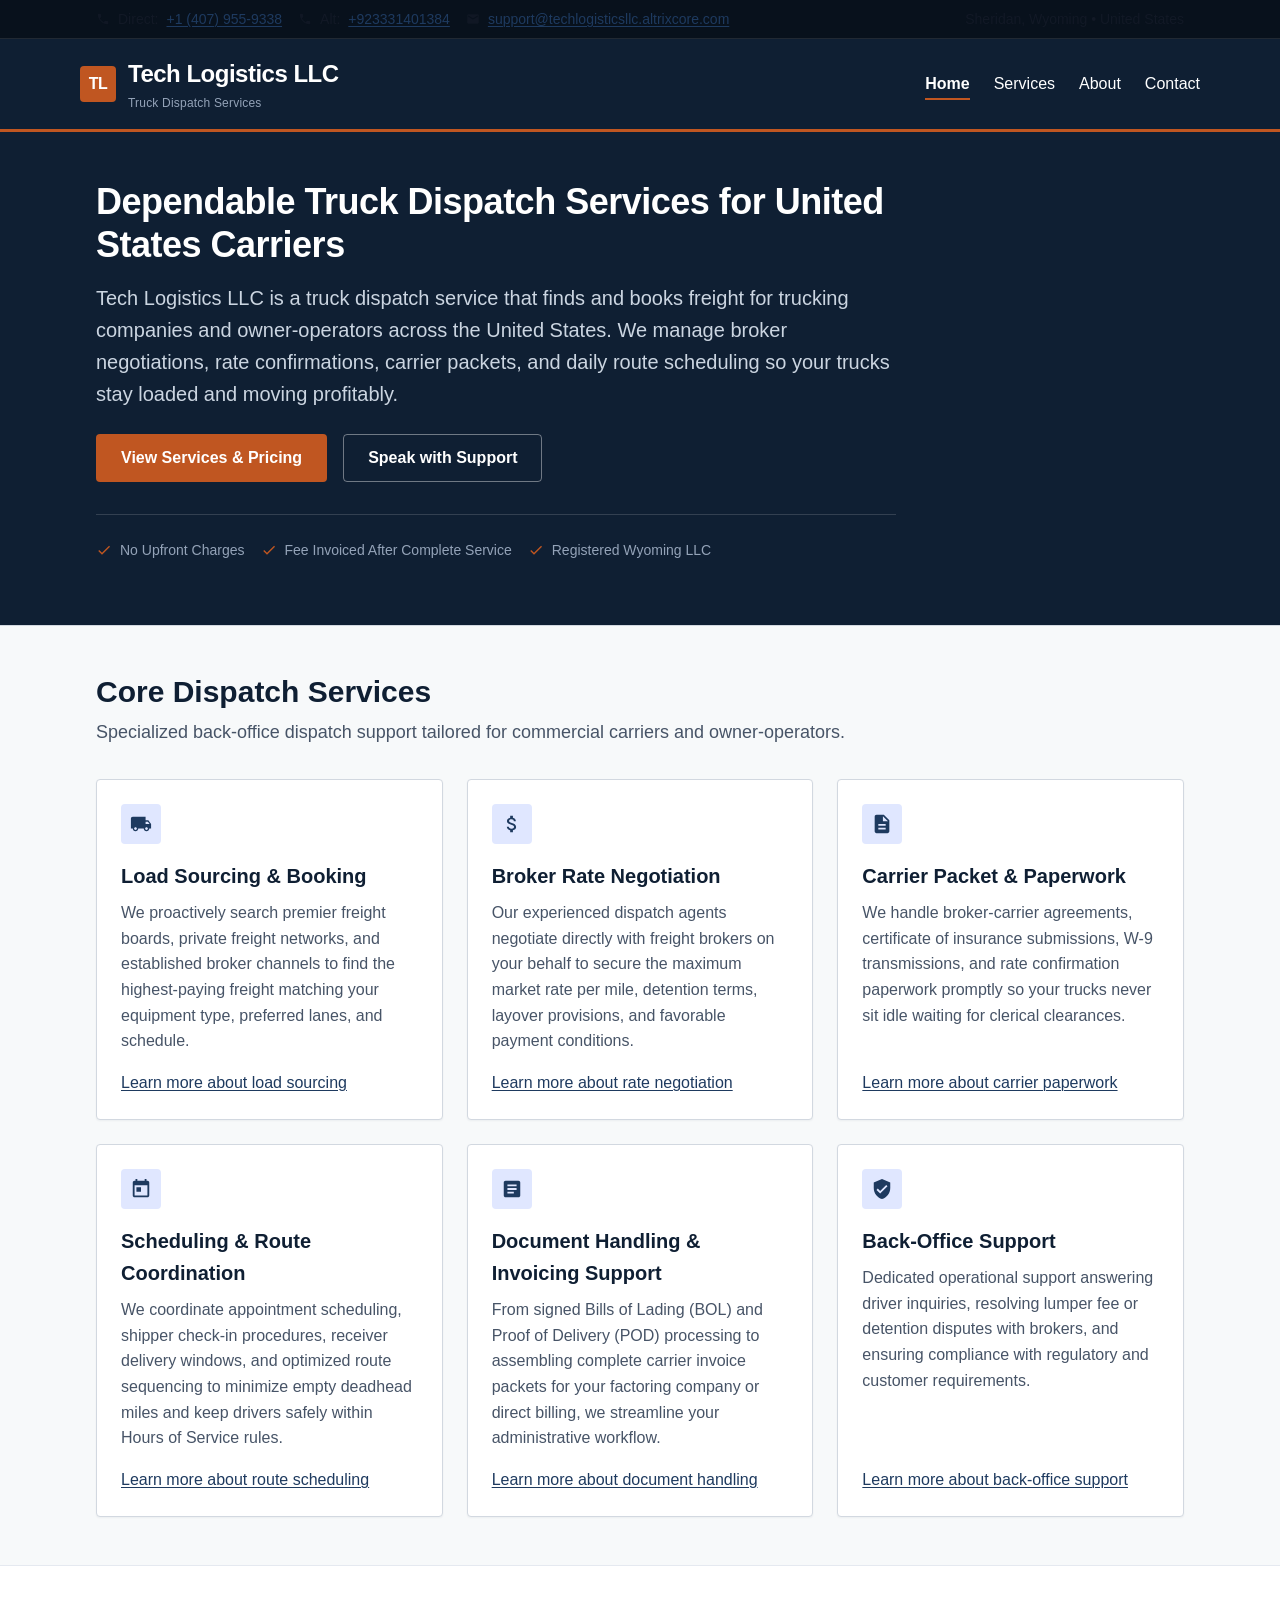
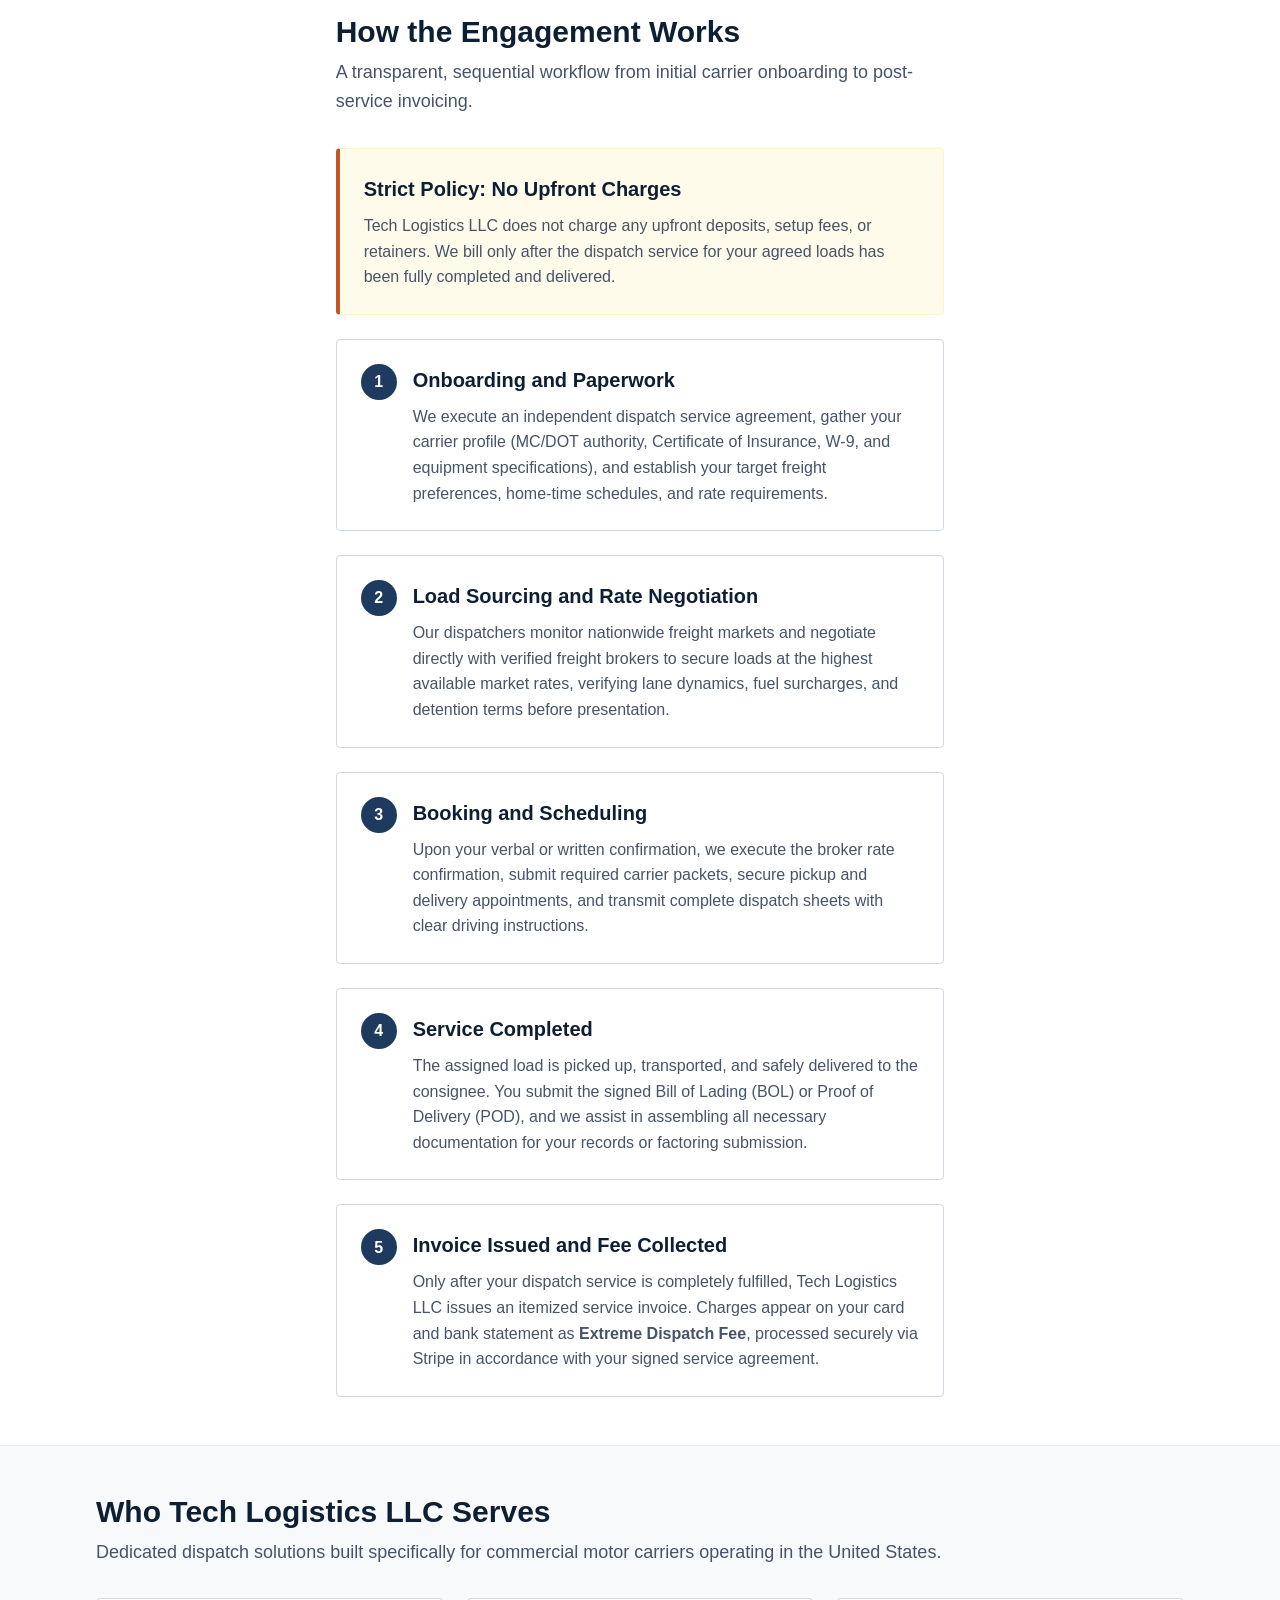
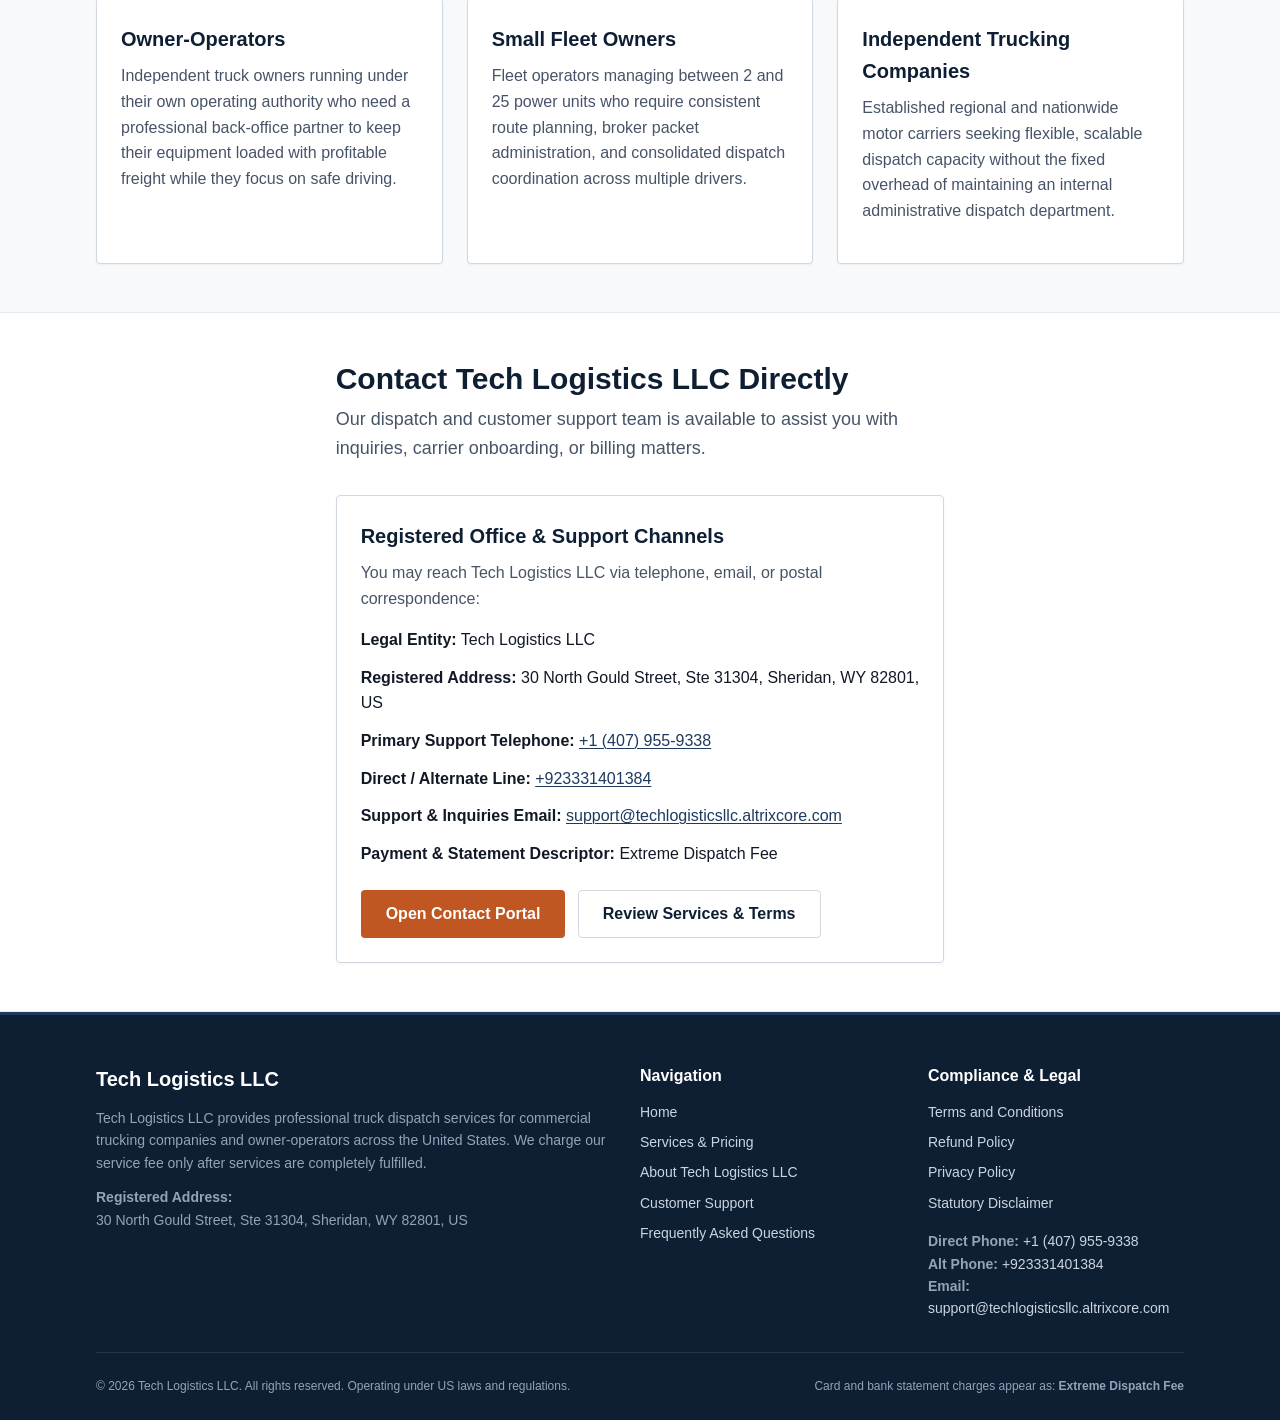
==== index.html @ 4f608b92 "feat: initial production build for Tech Logistics LLC static website" ====
<!DOCTYPE html>
<html lang="en">
<head>
  <meta charset="UTF-8">
  <meta name="viewport" content="width=device-width, initial-scale=1.0">
  <title>Tech Logistics LLC | Truck Dispatch Services for US Carriers</title>
  <meta name="description" content="Tech Logistics LLC provides professional truck dispatch services for trucking companies and owner-operators across the United States with no upfront charges.">
  <link rel="icon" type="image/svg+xml" href="favicon.svg">
  <link rel="stylesheet" href="styles.css">
  
  <!-- JSON-LD LocalBusiness Structured Data for Compliance & Search Verification -->
  <script type="application/ld+json">
  {
    "@context": "https://schema.org",
    "@type": "LocalBusiness",
    "name": "Tech Logistics LLC",
    "image": "https://techlogisticsllc.altrixcore.com/favicon.svg",
    "telephone": "+1 (407) 955-9338",
    "email": "support@techlogisticsllc.altrixcore.com",
    "address": {
      "@type": "PostalAddress",
      "streetAddress": "30 North Gould Street, Ste 31304",
      "addressLocality": "Sheridan",
      "addressRegion": "WY",
      "postalCode": "82801",
      "addressCountry": "US"
    },
    "description": "Tech Logistics LLC provides comprehensive truck dispatch services for trucking companies and owner-operators across the United States. Fees are invoiced only after complete service delivery under the descriptor Extreme Dispatch Fee.",
    "url": "https://techlogisticsllc.altrixcore.com/",
    "paymentAccepted": "Stripe, Credit Card, Debit Card, ACH",
    "currenciesAccepted": "USD",
    "openingHours": "Mo-Fr 08:00-17:00",
    "areaServed": {
      "@type": "Country",
      "name": "United States"
    }
  }
  </script>
</head>
<body>

  <!-- Top Contact Bar -->
  <aside class="header-top-bar" aria-label="Quick contact information">
    <div class="container header-top-inner">
      <div class="header-contact-items">
        <span class="header-contact-item">
          <svg viewBox="0 0 24 24" aria-hidden="true"><path d="M6.62 10.79c1.44 2.83 3.76 5.14 6.59 6.59l2.2-2.2c.27-.27.67-.36 1.02-.24 1.12.37 2.33.57 3.57.57.55 0 1 .45 1 1V20c0 .55-.45 1-1 1-9.39 0-17-7.61-17-17 0-.55.45-1 1-1h3.5c.55 0 1 .45 1 1 0 1.25.2 2.45.57 3.57.11.35.03.74-.25 1.02l-2.2 2.2z"/></svg>
          Direct: <a href="tel:+14079559338">+1 (407) 955-9338</a>
        </span>
        <span class="header-contact-item">
          <svg viewBox="0 0 24 24" aria-hidden="true"><path d="M6.62 10.79c1.44 2.83 3.76 5.14 6.59 6.59l2.2-2.2c.27-.27.67-.36 1.02-.24 1.12.37 2.33.57 3.57.57.55 0 1 .45 1 1V20c0 .55-.45 1-1 1-9.39 0-17-7.61-17-17 0-.55.45-1 1-1h3.5c.55 0 1 .45 1 1 0 1.25.2 2.45.57 3.57.11.35.03.74-.25 1.02l-2.2 2.2z"/></svg>
          Alt: <a href="tel:+923331401384">+923331401384</a>
        </span>
        <span class="header-contact-item">
          <svg viewBox="0 0 24 24" aria-hidden="true"><path d="M20 4H4c-1.1 0-1.99.9-1.99 2L2 18c0 1.1.9 2 2 2h16c1.1 0 2-.9 2-2V6c0-1.1-.9-2-2-2zm0 4l-8 5-8-5V6l8 5 8-5v2z"/></svg>
          <a href="mailto:support@techlogisticsllc.altrixcore.com">support@techlogisticsllc.altrixcore.com</a>
        </span>
      </div>
      <div>
        <span>Sheridan, Wyoming &bull; United States</span>
      </div>
    </div>
  </aside>

  <!-- Main Site Header -->
  <header class="site-header">
    <div class="container header-main-inner">
      <a href="index.html" class="logo-area" aria-label="Tech Logistics LLC Home">
        <div class="logo-mark" aria-hidden="true">TL</div>
        <div>
          <span class="logo-text">Tech Logistics LLC</span>
          <span class="logo-subtitle">Truck Dispatch Services</span>
        </div>
      </a>

      <button type="button" class="nav-toggle" aria-expanded="false" aria-controls="primaryNav" aria-label="Toggle navigation menu">
        <svg viewBox="0 0 24 24" aria-hidden="true"><path d="M3 18h18v-2H3v2zm0-5h18v-2H3v2zm0-7v2h18V6H3z"/></svg>
        <span>Menu</span>
      </button>

      <nav class="primary-nav" id="primaryNav" aria-label="Main Navigation">
        <ul>
          <li><a href="index.html" aria-current="page">Home</a></li>
          <li><a href="services.html">Services</a></li>
          <li><a href="about.html">About</a></li>
          <li><a href="contact.html">Contact</a></li>
        </ul>
      </nav>
    </div>
  </header>

  <main id="mainContent">
    <!-- Hero Section -->
    <section class="hero" aria-labelledby="heroHeading">
      <div class="container">
        <div class="hero-content">
          <h1 id="heroHeading" class="hero-headline">Dependable Truck Dispatch Services for United States Carriers</h1>
          <p class="hero-lead">
            Tech Logistics LLC is a truck dispatch service that finds and books freight for trucking companies and owner-operators across the United States. We manage broker negotiations, rate confirmations, carrier packets, and daily route scheduling so your trucks stay loaded and moving profitably.
          </p>
          <div class="hero-actions">
            <a href="services.html" class="btn btn-primary">View Services &amp; Pricing</a>
            <a href="contact.html" class="btn btn-secondary" style="color: #ffffff; border-color: rgba(255,255,255,0.4);">Speak with Support</a>
          </div>
          <div class="hero-badges">
            <div class="badge-item">
              <svg viewBox="0 0 24 24" aria-hidden="true"><path d="M9 16.17L4.83 12l-1.42 1.41L9 19 21 7l-1.41-1.41z"/></svg>
              <span>No Upfront Charges</span>
            </div>
            <div class="badge-item">
              <svg viewBox="0 0 24 24" aria-hidden="true"><path d="M9 16.17L4.83 12l-1.42 1.41L9 19 21 7l-1.41-1.41z"/></svg>
              <span>Fee Invoiced After Complete Service</span>
            </div>
            <div class="badge-item">
              <svg viewBox="0 0 24 24" aria-hidden="true"><path d="M9 16.17L4.83 12l-1.42 1.41L9 19 21 7l-1.41-1.41z"/></svg>
              <span>Registered Wyoming LLC</span>
            </div>
          </div>
        </div>
      </div>
    </section>

    <!-- Core Services Overview -->
    <section class="section" aria-labelledby="servicesHeading">
      <div class="container">
        <div class="section-header">
          <h2 id="servicesHeading" class="section-title">Core Dispatch Services</h2>
          <p class="section-subtitle">Specialized back-office dispatch support tailored for commercial carriers and owner-operators.</p>
        </div>

        <div class="services-grid">
          <article class="service-card">
            <div class="service-card-icon" aria-hidden="true">
              <svg viewBox="0 0 24 24"><path d="M20 8h-3V4H3c-1.1 0-2 .9-2 2v11h2c0 1.66 1.34 3 3 3s3-1.34 3-3h6c0 1.66 1.34 3 3 3s3-1.34 3-3h2v-5l-3-4zM6 18.5c-.83 0-1.5-.67-1.5-1.5s.67-1.5 1.5-1.5 1.5.67 1.5 1.5-.67 1.5-1.5 1.5zm13.5-9l1.96 2.5H17V9.5h2.5zm-1.5 9c-.83 0-1.5-.67-1.5-1.5s.67-1.5 1.5-1.5 1.5.67 1.5 1.5-.67 1.5-1.5 1.5z"/></svg>
            </div>
            <h3 class="service-card-title">Load Sourcing &amp; Booking</h3>
            <p class="service-card-desc">
              We proactively search premier freight boards, private freight networks, and established broker channels to find the highest-paying freight matching your equipment type, preferred lanes, and schedule.
            </p>
            <a href="services.html#load-sourcing">Learn more about load sourcing</a>
          </article>

          <article class="service-card">
            <div class="service-card-icon" aria-hidden="true">
              <svg viewBox="0 0 24 24"><path d="M11.8 10.9c-2.27-.59-3-1.2-3-2.15 0-1.09 1.01-1.85 2.7-1.85 1.78 0 2.44.85 2.5 2.1h2.21c-.07-1.72-1.12-3.3-3.21-3.81V3h-3v2.16c-1.94.42-3.5 1.68-3.5 3.61 0 2.31 1.91 3.46 4.7 4.13 2.5.6 3 1.48 3 2.41 0 .69-.49 1.79-2.7 1.79-2.06 0-2.87-.92-2.98-2.1h-2.2c.12 2.19 1.76 3.42 3.68 3.83V21h3v-2.15c1.95-.37 3.5-1.5 3.5-3.55 0-2.84-2.43-3.81-4.7-4.4z"/></svg>
            </div>
            <h3 class="service-card-title">Broker Rate Negotiation</h3>
            <p class="service-card-desc">
              Our experienced dispatch agents negotiate directly with freight brokers on your behalf to secure the maximum market rate per mile, detention terms, layover provisions, and favorable payment conditions.
            </p>
            <a href="services.html#broker-negotiation">Learn more about rate negotiation</a>
          </article>

          <article class="service-card">
            <div class="service-card-icon" aria-hidden="true">
              <svg viewBox="0 0 24 24"><path d="M14 2H6c-1.1 0-1.99.9-1.99 2L4 20c0 1.1.89 2 1.99 2H18c1.1 0 2-.9 2-2V8l-6-6zm2 16H8v-2h8v2zm0-4H8v-2h8v2zm-3-5V3.5L18.5 9H13z"/></svg>
            </div>
            <h3 class="service-card-title">Carrier Packet &amp; Paperwork</h3>
            <p class="service-card-desc">
              We handle broker-carrier agreements, certificate of insurance submissions, W-9 transmissions, and rate confirmation paperwork promptly so your trucks never sit idle waiting for clerical clearances.
            </p>
            <a href="services.html#carrier-packets">Learn more about carrier paperwork</a>
          </article>

          <article class="service-card">
            <div class="service-card-icon" aria-hidden="true">
              <svg viewBox="0 0 24 24"><path d="M19 3h-1V1h-2v2H8V1H6v2H5c-1.11 0-1.99.9-1.99 2L3 19c0 1.1.89 2 2 2h14c1.1 0 2-.9 2-2V5c0-1.1-.9-2-2-2zm0 16H5V8h14v11zM7 10h5v5H7z"/></svg>
            </div>
            <h3 class="service-card-title">Scheduling &amp; Route Coordination</h3>
            <p class="service-card-desc">
              We coordinate appointment scheduling, shipper check-in procedures, receiver delivery windows, and optimized route sequencing to minimize empty deadhead miles and keep drivers safely within Hours of Service rules.
            </p>
            <a href="services.html#scheduling">Learn more about route scheduling</a>
          </article>

          <article class="service-card">
            <div class="service-card-icon" aria-hidden="true">
              <svg viewBox="0 0 24 24"><path d="M19 3H5c-1.1 0-2 .9-2 2v14c0 1.1.9 2 2 2h14c1.1 0 2-.9 2-2V5c0-1.1-.9-2-2-2zm-5 14H7v-2h7v2zm3-4H7v-2h10v2zm0-4H7V7h10v2z"/></svg>
            </div>
            <h3 class="service-card-title">Document Handling &amp; Invoicing Support</h3>
            <p class="service-card-desc">
              From signed Bills of Lading (BOL) and Proof of Delivery (POD) processing to assembling complete carrier invoice packets for your factoring company or direct billing, we streamline your administrative workflow.
            </p>
            <a href="services.html#invoicing">Learn more about document handling</a>
          </article>

          <article class="service-card">
            <div class="service-card-icon" aria-hidden="true">
              <svg viewBox="0 0 24 24"><path d="M12 1L3 5v6c0 5.55 3.84 10.74 9 12 5.16-1.26 9-6.45 9-12V5l-9-4zm-2 16l-4-4 1.41-1.41L10 14.17l6.59-6.59L18 9l-8 8z"/></svg>
            </div>
            <h3 class="service-card-title">Back-Office Support</h3>
            <p class="service-card-desc">
              Dedicated operational support answering driver inquiries, resolving lumper fee or detention disputes with brokers, and ensuring compliance with regulatory and customer requirements.
            </p>
            <a href="services.html#back-office">Learn more about back-office support</a>
          </article>
        </div>
      </div>
    </section>

    <!-- How the Engagement Works (Strict Sequence) -->
    <section class="section section-alt" aria-labelledby="workflowHeading">
      <div class="container content-measure">
        <div class="section-header">
          <h2 id="workflowHeading" class="section-title">How the Engagement Works</h2>
          <p class="section-subtitle">A transparent, sequential workflow from initial carrier onboarding to post-service invoicing.</p>
        </div>

        <div class="notice-box notice-box-accent">
          <h3>Strict Policy: No Upfront Charges</h3>
          <p>
            Tech Logistics LLC does not charge any upfront deposits, setup fees, or retainers. We bill only after the dispatch service for your agreed loads has been fully completed and delivered.
          </p>
        </div>

        <ol class="sequence-list">
          <li class="sequence-item">
            <div class="sequence-number" aria-hidden="true">1</div>
            <div class="sequence-content">
              <h3>Onboarding and Paperwork</h3>
              <p>
                We execute an independent dispatch service agreement, gather your carrier profile (MC/DOT authority, Certificate of Insurance, W-9, and equipment specifications), and establish your target freight preferences, home-time schedules, and rate requirements.
              </p>
            </div>
          </li>

          <li class="sequence-item">
            <div class="sequence-number" aria-hidden="true">2</div>
            <div class="sequence-content">
              <h3>Load Sourcing and Rate Negotiation</h3>
              <p>
                Our dispatchers monitor nationwide freight markets and negotiate directly with verified freight brokers to secure loads at the highest available market rates, verifying lane dynamics, fuel surcharges, and detention terms before presentation.
              </p>
            </div>
          </li>

          <li class="sequence-item">
            <div class="sequence-number" aria-hidden="true">3</div>
            <div class="sequence-content">
              <h3>Booking and Scheduling</h3>
              <p>
                Upon your verbal or written confirmation, we execute the broker rate confirmation, submit required carrier packets, secure pickup and delivery appointments, and transmit complete dispatch sheets with clear driving instructions.
              </p>
            </div>
          </li>

          <li class="sequence-item">
            <div class="sequence-number" aria-hidden="true">4</div>
            <div class="sequence-content">
              <h3>Service Completed</h3>
              <p>
                The assigned load is picked up, transported, and safely delivered to the consignee. You submit the signed Bill of Lading (BOL) or Proof of Delivery (POD), and we assist in assembling all necessary documentation for your records or factoring submission.
              </p>
            </div>
          </li>

          <li class="sequence-item">
            <div class="sequence-number" aria-hidden="true">5</div>
            <div class="sequence-content">
              <h3>Invoice Issued and Fee Collected</h3>
              <p>
                Only after your dispatch service is completely fulfilled, Tech Logistics LLC issues an itemized service invoice. Charges appear on your card and bank statement as <strong>Extreme Dispatch Fee</strong>, processed securely via Stripe in accordance with your signed service agreement.
              </p>
            </div>
          </li>
        </ol>
      </div>
    </section>

    <!-- Who We Serve -->
    <section class="section" aria-labelledby="audienceHeading">
      <div class="container">
        <div class="section-header">
          <h2 id="audienceHeading" class="section-title">Who Tech Logistics LLC Serves</h2>
          <p class="section-subtitle">Dedicated dispatch solutions built specifically for commercial motor carriers operating in the United States.</p>
        </div>

        <div class="services-grid">
          <article class="service-card">
            <h3 class="service-card-title">Owner-Operators</h3>
            <p class="service-card-desc">
              Independent truck owners running under their own operating authority who need a professional back-office partner to keep their equipment loaded with profitable freight while they focus on safe driving.
            </p>
          </article>

          <article class="service-card">
            <h3 class="service-card-title">Small Fleet Owners</h3>
            <p class="service-card-desc">
              Fleet operators managing between 2 and 25 power units who require consistent route planning, broker packet administration, and consolidated dispatch coordination across multiple drivers.
            </p>
          </article>

          <article class="service-card">
            <h3 class="service-card-title">Independent Trucking Companies</h3>
            <p class="service-card-desc">
              Established regional and nationwide motor carriers seeking flexible, scalable dispatch capacity without the fixed overhead of maintaining an internal administrative dispatch department.
            </p>
          </article>
        </div>
      </div>
    </section>

    <!-- Visible Contact Section on Homepage -->
    <section class="section section-alt" aria-labelledby="homeContactHeading">
      <div class="container content-measure">
        <div class="section-header">
          <h2 id="homeContactHeading" class="section-title">Contact Tech Logistics LLC Directly</h2>
          <p class="section-subtitle">Our dispatch and customer support team is available to assist you with inquiries, carrier onboarding, or billing matters.</p>
        </div>

        <div class="service-card">
          <h3 class="service-card-title">Registered Office &amp; Support Channels</h3>
          <p class="service-card-desc">
            You may reach Tech Logistics LLC via telephone, email, or postal correspondence:
          </p>
          <ul style="list-style: none; display: flex; flex-direction: column; gap: var(--space-3); margin-bottom: var(--space-6);">
            <li><strong>Legal Entity:</strong> Tech Logistics LLC</li>
            <li><strong>Registered Address:</strong> 30 North Gould Street, Ste 31304, Sheridan, WY 82801, US</li>
            <li><strong>Primary Support Telephone:</strong> <a href="tel:+14079559338">+1 (407) 955-9338</a></li>
            <li><strong>Direct / Alternate Line:</strong> <a href="tel:+923331401384">+923331401384</a></li>
            <li><strong>Support &amp; Inquiries Email:</strong> <a href="mailto:support@techlogisticsllc.altrixcore.com">support@techlogisticsllc.altrixcore.com</a></li>
            <li><strong>Payment &amp; Statement Descriptor:</strong> Extreme Dispatch Fee</li>
          </ul>
          <div>
            <a href="contact.html" class="btn btn-primary">Open Contact Portal</a>
            <a href="services.html" class="btn btn-secondary" style="margin-left: var(--space-2);">Review Services &amp; Terms</a>
          </div>
        </div>
      </div>
    </section>
  </main>

  <!-- Site Footer -->
  <footer class="site-footer">
    <div class="container">
      <div class="footer-grid">
        <div class="footer-company-col">
          <h3>Tech Logistics LLC</h3>
          <p>
            Tech Logistics LLC provides professional truck dispatch services for commercial trucking companies and owner-operators across the United States. We charge our service fee only after services are completely fulfilled.
          </p>
          <address class="footer-address-block"><strong>Registered Address:</strong><br>30 North Gould Street, Ste 31304, Sheridan, WY 82801, US</address>
        </div>

        <div class="footer-col">
          <h4>Navigation</h4>
          <ul>
            <li><a href="index.html">Home</a></li>
            <li><a href="services.html">Services &amp; Pricing</a></li>
            <li><a href="about.html">About Tech Logistics LLC</a></li>
            <li><a href="contact.html">Customer Support</a></li>
            <li><a href="faq.html">Frequently Asked Questions</a></li>
          </ul>
        </div>

        <div class="footer-col">
          <h4>Compliance &amp; Legal</h4>
          <ul>
            <li><a href="terms.html">Terms and Conditions</a></li>
            <li><a href="refund-policy.html">Refund Policy</a></li>
            <li><a href="privacy.html">Privacy Policy</a></li>
            <li><a href="disclaimer.html">Statutory Disclaimer</a></li>
          </ul>
          <div style="margin-top: var(--space-4);">
            <p><strong>Direct Phone:</strong> <a href="tel:+14079559338">+1 (407) 955-9338</a></p>
            <p><strong>Alt Phone:</strong> <a href="tel:+923331401384">+923331401384</a></p>
            <p><strong>Email:</strong> <a href="mailto:support@techlogisticsllc.altrixcore.com">support@techlogisticsllc.altrixcore.com</a></p>
          </div>
        </div>
      </div>

      <div class="footer-bottom">
        <p>&copy; <span class="current-year">2026</span> Tech Logistics LLC. All rights reserved. Operating under US laws and regulations.</p>
        <p>Card and bank statement charges appear as: <strong>Extreme Dispatch Fee</strong></p>
      </div>
    </div>
  </footer>

  <script src="script.js"></script>
</body>
</html>
---- styles.css ----
/* ==========================================================================
   Tech Logistics LLC — Design System & Master Stylesheet
   Designed for compliance review, high legibility, and zero external dependencies.
   ========================================================================== */

:root {
  /* 5 Core Palette Colors (Steel & Industrial Freight Direction) */
  --color-brand-primary: #1e3a5f;      /* Deep steel blue base */
  --color-brand-dark: #0f1f33;         /* Industrial graphite / high-contrast text & dark surfaces */
  --color-brand-accent: #c05621;       /* Warm signal amber for deliberate calls to action */
  --color-brand-accent-hover: #9c4215; /* Darker warm signal for interactive focus/hover */
  --color-surface-bg: #f7f9fa;         /* Neutral off-white reading surface */
  --color-surface-card: #ffffff;       /* Pure white container surface */
  --color-border: #d2d8e0;             /* Clean, quiet border line */
  --color-border-subtle: #e5e9f0;      /* Soft separator line */
  --color-text-primary: #121926;       /* Deep graphite text (WCAG AAA contrast on white/off-white) */
  --color-text-secondary: #475467;     /* Subdued reading text (WCAG AA compliant) */
  --color-text-inverse: #ffffff;       /* Crisp white for dark banners */
  --color-success: #15803d;            /* Clear green for confirmations */
  --color-error: #b91c1c;              /* Solid red for validation errors */

  /* Typography: Robust native system font stack */
  --font-sans: -apple-system, BlinkMacSystemFont, "Segoe UI", Roboto, "Helvetica Neue", Arial, sans-serif;
  --font-mono: ui-monospace, SFMono-Regular, "SF Mono", Menlo, Consolas, "Liberation Mono", monospace;

  /* Type Scale */
  --font-size-xs: 0.75rem;    /* 12px */
  --font-size-sm: 0.875rem;   /* 14px */
  --font-size-base: 1rem;     /* 16px */
  --font-size-md: 1.125rem;   /* 18px */
  --font-size-lg: 1.25rem;    /* 20px */
  --font-size-xl: 1.5rem;     /* 24px */
  --font-size-2xl: 1.875rem;  /* 30px */
  --font-size-3xl: 2.25rem;   /* 36px */
  --font-size-4xl: 2.75rem;   /* 44px */

  /* Line Heights */
  --line-height-tight: 1.2;
  --line-height-snug: 1.35;
  --line-height-normal: 1.6;

  /* Spacing System */
  --space-1: 0.25rem;   /* 4px */
  --space-2: 0.5rem;    /* 8px */
  --space-3: 0.75rem;   /* 12px */
  --space-4: 1rem;      /* 16px */
  --space-5: 1.25rem;   /* 20px */
  --space-6: 1.5rem;    /* 24px */
  --space-8: 2rem;      /* 32px */
  --space-10: 2.5rem;   /* 40px */
  --space-12: 3rem;     /* 48px */
  --space-16: 4rem;     /* 64px */

  /* Layout Widths */
  --container-max: 1120px;
  --text-measure: 72ch; /* Maximum comfortable reading length */
  --border-radius: 4px; /* Crisp, disciplined corners */
  --shadow-sm: 0 1px 2px 0 rgba(15, 31, 51, 0.05);
  --shadow-md: 0 4px 6px -1px rgba(15, 31, 51, 0.08), 0 2px 4px -2px rgba(15, 31, 51, 0.04);
}

/* ==========================================================================
   Base & Reset
   ========================================================================== */
*, *::before, *::after {
  box-sizing: border-box;
  margin: 0;
  padding: 0;
}

html {
  font-size: 16px;
  -webkit-text-size-adjust: 100%;
  scroll-behavior: smooth;
}

body {
  font-family: var(--font-sans);
  font-size: var(--font-size-base);
  line-height: var(--line-height-normal);
  color: var(--color-text-primary);
  background-color: var(--color-surface-bg);
  min-height: 100vh;
  display: flex;
  flex-direction: column;
}

main {
  flex: 1 0 auto;
}

/* Visible Keyboard Focus States (WCAG 2.4.7) */
:focus-visible {
  outline: 3px solid var(--color-brand-accent);
  outline-offset: 2px;
}

img, svg {
  display: block;
  max-width: 100%;
}

a {
  color: var(--color-brand-primary);
  text-decoration: underline;
  text-decoration-thickness: 1px;
  text-underline-offset: 2px;
}

a:hover, a:focus-visible {
  color: var(--color-brand-accent-hover);
}

/* ==========================================================================
   Layout Containers
   ========================================================================== */
.container {
  width: 100%;
  max-width: var(--container-max);
  margin-left: auto;
  margin-right: auto;
  padding-left: var(--space-4);
  padding-right: var(--space-4);
}

.content-measure {
  max-width: var(--text-measure);
}

/* ==========================================================================
   Header & Navigation
   ========================================================================== */
.site-header {
  background-color: var(--color-brand-dark);
  color: var(--color-text-inverse);
  border-bottom: 3px solid var(--color-brand-accent);
  position: relative;
  z-index: 100;
}

.site-header a {
  color: var(--color-text-inverse);
  text-decoration: none;
}

.header-top-bar {
  background-color: #08111c;
  font-size: var(--font-size-sm);
  padding: var(--space-2) 0;
  border-bottom: 1px solid rgba(255, 255, 255, 0.1);
}

.header-top-inner {
  display: flex;
  justify-content: space-between;
  align-items: center;
  flex-wrap: wrap;
  gap: var(--space-2);
}

.header-contact-items {
  display: flex;
  flex-wrap: wrap;
  gap: var(--space-4);
  align-items: center;
}

.header-contact-item {
  display: inline-flex;
  align-items: center;
  gap: var(--space-2);
}

.header-contact-item svg {
  width: 14px;
  height: 14px;
  fill: currentColor;
  opacity: 0.85;
}

.header-main-inner {
  display: flex;
  justify-content: space-between;
  align-items: center;
  padding: var(--space-4) 0;
}

.logo-area {
  display: flex;
  align-items: center;
  gap: var(--space-3);
  text-decoration: none;
}

.logo-mark {
  width: 36px;
  height: 36px;
  background-color: var(--color-brand-accent);
  color: #ffffff;
  display: flex;
  align-items: center;
  justify-content: center;
  border-radius: var(--border-radius);
  font-weight: 700;
  font-size: var(--font-size-base);
  letter-spacing: -0.5px;
}

.logo-text {
  font-size: var(--font-size-xl);
  font-weight: 700;
  letter-spacing: -0.5px;
  color: #ffffff;
}

.logo-subtitle {
  display: block;
  font-size: var(--font-size-xs);
  color: #94a3b8;
  font-weight: 400;
  letter-spacing: 0.2px;
}

.nav-toggle {
  display: none;
  background: transparent;
  border: 1px solid rgba(255, 255, 255, 0.3);
  color: #ffffff;
  padding: var(--space-2) var(--space-3);
  border-radius: var(--border-radius);
  cursor: pointer;
  font-family: inherit;
  font-size: var(--font-size-sm);
  align-items: center;
  gap: var(--space-2);
}

.nav-toggle svg {
  width: 20px;
  height: 20px;
  fill: currentColor;
}

.primary-nav ul {
  display: flex;
  list-style: none;
  gap: var(--space-6);
  align-items: center;
}

.primary-nav a {
  font-weight: 500;
  font-size: var(--font-size-base);
  padding: var(--space-2) 0;
  position: relative;
}

.primary-nav a:hover,
.primary-nav a:focus-visible {
  color: #f1f5f9;
}

.primary-nav a[aria-current="page"] {
  font-weight: 700;
  color: #ffffff;
}

.primary-nav a[aria-current="page"]::after {
  content: "";
  position: absolute;
  bottom: 0;
  left: 0;
  right: 0;
  height: 2px;
  background-color: var(--color-brand-accent);
}

/* ==========================================================================
   Buttons
   ========================================================================== */
.btn {
  display: inline-flex;
  align-items: center;
  justify-content: center;
  gap: var(--space-2);
  padding: var(--space-3) var(--space-6);
  font-family: inherit;
  font-size: var(--font-size-base);
  font-weight: 600;
  text-decoration: none;
  border-radius: var(--border-radius);
  border: 1px solid transparent;
  cursor: pointer;
  line-height: var(--line-height-snug);
  transition: background-color 150ms ease, border-color 150ms ease;
}

.btn-primary {
  background-color: var(--color-brand-accent);
  color: #ffffff;
}

.btn-primary:hover, .btn-primary:focus-visible {
  background-color: var(--color-brand-accent-hover);
  color: #ffffff;
}

.btn-secondary {
  background-color: transparent;
  color: var(--color-brand-dark);
  border-color: var(--color-border);
}

.btn-secondary:hover, .btn-secondary:focus-visible {
  background-color: #e2e8f0;
  border-color: var(--color-text-secondary);
}

.btn-dark {
  background-color: var(--color-brand-dark);
  color: #ffffff;
}

.btn-dark:hover, .btn-dark:focus-visible {
  background-color: #172b45;
  color: #ffffff;
}

/* ==========================================================================
   Homepage Hero (One Deliberate Visual Focus)
   ========================================================================== */
.hero {
  background-color: var(--color-brand-dark);
  color: var(--color-text-inverse);
  padding: var(--space-12) 0 var(--space-16) 0;
  border-bottom: 1px solid var(--color-border);
}

.hero-content {
  max-width: 800px;
}

.hero-headline {
  font-size: var(--font-size-3xl);
  font-weight: 700;
  line-height: var(--line-height-tight);
  color: #ffffff;
  margin-bottom: var(--space-4);
  letter-spacing: -0.5px;
}

.hero-lead {
  font-size: var(--font-size-lg);
  line-height: var(--line-height-normal);
  color: #cbd5e1;
  margin-bottom: var(--space-6);
}

.hero-actions {
  display: flex;
  flex-wrap: wrap;
  gap: var(--space-4);
  margin-bottom: var(--space-8);
}

.hero-badges {
  display: flex;
  flex-wrap: wrap;
  gap: var(--space-4);
  padding-top: var(--space-6);
  border-top: 1px solid rgba(255, 255, 255, 0.15);
  font-size: var(--font-size-sm);
  color: #94a3b8;
}

.badge-item {
  display: inline-flex;
  align-items: center;
  gap: var(--space-2);
}

.badge-item svg {
  width: 16px;
  height: 16px;
  fill: var(--color-brand-accent);
}

/* ==========================================================================
   Sections & Common Layouts
   ========================================================================== */
.section {
  padding: var(--space-12) 0;
}

.section-alt {
  background-color: var(--color-surface-card);
  border-top: 1px solid var(--color-border-subtle);
  border-bottom: 1px solid var(--color-border-subtle);
}

.section-header {
  margin-bottom: var(--space-8);
}

.section-title {
  font-size: var(--font-size-2xl);
  font-weight: 700;
  color: var(--color-brand-dark);
  line-height: var(--line-height-tight);
  margin-bottom: var(--space-2);
}

.section-subtitle {
  font-size: var(--font-size-md);
  color: var(--color-text-secondary);
}

/* ==========================================================================
   Services Grid
   ========================================================================== */
.services-grid {
  display: grid;
  grid-template-columns: repeat(auto-fit, minmax(300px, 1fr));
  gap: var(--space-6);
}

.service-card {
  background-color: var(--color-surface-card);
  border: 1px solid var(--color-border);
  border-radius: var(--border-radius);
  padding: var(--space-6);
  box-shadow: var(--shadow-sm);
  display: flex;
  flex-direction: column;
}

.service-card-icon {
  width: 40px;
  height: 40px;
  background-color: #e0e7ff;
  color: var(--color-brand-primary);
  display: flex;
  align-items: center;
  justify-content: center;
  border-radius: var(--border-radius);
  margin-bottom: var(--space-4);
}

.service-card-icon svg {
  width: 22px;
  height: 22px;
  fill: currentColor;
}

.service-card-title {
  font-size: var(--font-size-lg);
  font-weight: 700;
  color: var(--color-brand-dark);
  margin-bottom: var(--space-2);
}

.service-card-desc {
  font-size: var(--font-size-base);
  color: var(--color-text-secondary);
  line-height: var(--line-height-normal);
  margin-bottom: var(--space-4);
  flex-grow: 1;
}

/* ==========================================================================
   Sequence Timeline (How It Works — Genuinely Sequential)
   ========================================================================== */
.sequence-list {
  list-style: none;
  display: flex;
  flex-direction: column;
  gap: var(--space-6);
  position: relative;
}

.sequence-item {
  display: flex;
  gap: var(--space-4);
  align-items: flex-start;
  background-color: var(--color-surface-card);
  border: 1px solid var(--color-border);
  border-radius: var(--border-radius);
  padding: var(--space-6);
}

.sequence-number {
  flex-shrink: 0;
  width: 36px;
  height: 36px;
  background-color: var(--color-brand-primary);
  color: #ffffff;
  font-weight: 700;
  display: flex;
  align-items: center;
  justify-content: center;
  border-radius: 50%;
  font-size: var(--font-size-base);
}

.sequence-content h3 {
  font-size: var(--font-size-lg);
  font-weight: 700;
  color: var(--color-brand-dark);
  margin-bottom: var(--space-2);
}

.sequence-content p {
  color: var(--color-text-secondary);
  line-height: var(--line-height-normal);
}

/* ==========================================================================
   Pricing Table
   ========================================================================== */
.pricing-table-container {
  overflow-x: auto;
  margin: var(--space-6) 0;
  background-color: var(--color-surface-card);
  border: 1px solid var(--color-border);
  border-radius: var(--border-radius);
}

.pricing-table {
  width: 100%;
  border-collapse: collapse;
  text-align: left;
  font-size: var(--font-size-base);
}

.pricing-table th,
.pricing-table td {
  padding: var(--space-4) var(--space-6);
  border-bottom: 1px solid var(--color-border-subtle);
}

.pricing-table th {
  background-color: #f1f5f9;
  font-weight: 700;
  color: var(--color-brand-dark);
}

.pricing-table tr:last-child td {
  border-bottom: none;
}

.pricing-table .rate-highlight {
  font-weight: 700;
  color: var(--color-brand-primary);
}

/* Callout Box (For Stripe Compliance Notices & Descriptors) */
.notice-box {
  background-color: #f8fafc;
  border: 1px solid #cbd5e1;
  border-left: 4px solid var(--color-brand-primary);
  padding: var(--space-6);
  border-radius: var(--border-radius);
  margin: var(--space-6) 0;
}

.notice-box-accent {
  background-color: #fffbeb;
  border-color: #fef3c7;
  border-left: 4px solid var(--color-brand-accent);
}

.notice-box h3, .notice-box h4 {
  color: var(--color-brand-dark);
  font-size: var(--font-size-lg);
  font-weight: 700;
  margin-bottom: var(--space-2);
}

.notice-box p {
  color: var(--color-text-secondary);
  line-height: var(--line-height-normal);
}

.notice-box p + p {
  margin-top: var(--space-3);
}

/* ==========================================================================
   Legal Documents & Long-form Layout
   ========================================================================== */
.legal-page-header {
  padding: var(--space-8) 0 var(--space-6) 0;
  border-bottom: 1px solid var(--color-border);
  background-color: var(--color-surface-card);
}

.legal-title {
  font-size: var(--font-size-3xl);
  font-weight: 700;
  color: var(--color-brand-dark);
  margin-bottom: var(--space-2);
}

.legal-meta {
  font-size: var(--font-size-sm);
  color: var(--color-text-secondary);
}

.legal-layout {
  display: grid;
  grid-template-columns: 260px 1fr;
  gap: var(--space-8);
  padding: var(--space-8) 0 var(--space-16) 0;
  align-items: start;
}

.toc-nav {
  position: sticky;
  top: var(--space-6);
  background-color: var(--color-surface-card);
  border: 1px solid var(--color-border);
  border-radius: var(--border-radius);
  padding: var(--space-4);
  max-height: calc(100vh - var(--space-12));
  overflow-y: auto;
}

.toc-title {
  font-size: var(--font-size-sm);
  font-weight: 700;
  text-transform: uppercase;
  letter-spacing: 0.5px;
  color: var(--color-text-secondary);
  margin-bottom: var(--space-3);
  padding-bottom: var(--space-2);
  border-bottom: 1px solid var(--color-border-subtle);
}

.toc-list {
  list-style: none;
  display: flex;
  flex-direction: column;
  gap: var(--space-2);
  font-size: var(--font-size-sm);
}

.toc-list a {
  color: var(--color-text-secondary);
  text-decoration: none;
  display: block;
  padding: var(--space-1) 0;
}

.toc-list a:hover,
.toc-list a:focus-visible {
  color: var(--color-brand-primary);
  font-weight: 600;
}

.legal-content {
  background-color: var(--color-surface-card);
  border: 1px solid var(--color-border);
  border-radius: var(--border-radius);
  padding: var(--space-8);
  line-height: var(--line-height-normal);
}

.legal-content section {
  margin-bottom: var(--space-8);
  padding-bottom: var(--space-6);
  border-bottom: 1px solid var(--color-border-subtle);
}

.legal-content section:last-child {
  margin-bottom: 0;
  padding-bottom: 0;
  border-bottom: none;
}

.legal-content h2 {
  font-size: var(--font-size-xl);
  font-weight: 700;
  color: var(--color-brand-dark);
  margin-bottom: var(--space-3);
  scroll-margin-top: var(--space-6);
}

.legal-content h3 {
  font-size: var(--font-size-lg);
  font-weight: 600;
  color: var(--color-brand-dark);
  margin: var(--space-4) 0 var(--space-2) 0;
}

.legal-content p {
  color: var(--color-text-primary);
  margin-bottom: var(--space-4);
}

.legal-content ul, .legal-content ol {
  margin: var(--space-3) 0 var(--space-4) var(--space-6);
}

.legal-content li {
  margin-bottom: var(--space-2);
  color: var(--color-text-primary);
}

/* ==========================================================================
   Forms & Inputs
   ========================================================================== */
.form-grid {
  display: grid;
  grid-template-columns: 1fr 1fr;
  gap: var(--space-4);
}

.form-group-full {
  grid-column: 1 / -1;
}

.form-group {
  display: flex;
  flex-direction: column;
  gap: var(--space-2);
  margin-bottom: var(--space-4);
}

.form-label {
  font-size: var(--font-size-sm);
  font-weight: 600;
  color: var(--color-brand-dark);
}

.form-label span.req {
  color: var(--color-error);
}

.form-control {
  font-family: inherit;
  font-size: var(--font-size-base);
  padding: var(--space-3);
  border: 1px solid var(--color-border);
  border-radius: var(--border-radius);
  background-color: #ffffff;
  color: var(--color-text-primary);
  transition: border-color 150ms ease, box-shadow 150ms ease;
}

.form-control:focus {
  outline: none;
  border-color: var(--color-brand-primary);
  box-shadow: 0 0 0 3px rgba(30, 58, 95, 0.15);
}

.form-control.is-invalid {
  border-color: var(--color-error);
}

.field-error {
  display: none;
  font-size: var(--font-size-xs);
  color: var(--color-error);
  font-weight: 500;
}

.form-control.is-invalid + .field-error {
  display: block;
}

textarea.form-control {
  min-height: 140px;
  resize: vertical;
}

.form-feedback-success {
  display: none;
  background-color: #f0fdf4;
  border: 1px solid #bbf7d0;
  border-left: 4px solid var(--color-success);
  padding: var(--space-6);
  border-radius: var(--border-radius);
  margin-bottom: var(--space-6);
}

.form-feedback-success.is-visible {
  display: block;
}

/* ==========================================================================
   Footer
   ========================================================================== */
.site-footer {
  background-color: var(--color-brand-dark);
  color: #94a3b8;
  border-top: 3px solid var(--color-brand-primary);
  font-size: var(--font-size-sm);
  padding: var(--space-12) 0 var(--space-6) 0;
}

.site-footer a {
  color: #cbd5e1;
  text-decoration: none;
}

.site-footer a:hover,
.site-footer a:focus-visible {
  color: #ffffff;
  text-decoration: underline;
}

.footer-grid {
  display: grid;
  grid-template-columns: 2fr 1fr 1fr;
  gap: var(--space-8);
  margin-bottom: var(--space-8);
}

.footer-company-col h3 {
  color: #ffffff;
  font-size: var(--font-size-lg);
  font-weight: 700;
  margin-bottom: var(--space-3);
}

.footer-company-col p {
  line-height: var(--line-height-normal);
  margin-bottom: var(--space-3);
}

.footer-col h4 {
  color: #ffffff;
  font-size: var(--font-size-base);
  font-weight: 600;
  margin-bottom: var(--space-3);
}

.footer-col ul {
  list-style: none;
  display: flex;
  flex-direction: column;
  gap: var(--space-2);
}

.footer-address-block {
  line-height: var(--line-height-normal);
  font-style: normal;
}

.footer-bottom {
  padding-top: var(--space-6);
  border-top: 1px solid rgba(255, 255, 255, 0.1);
  display: flex;
  justify-content: space-between;
  align-items: center;
  flex-wrap: wrap;
  gap: var(--space-4);
  font-size: var(--font-size-xs);
}

/* ==========================================================================
   Responsive Breakpoints
   ========================================================================== */
@media (max-width: 900px) {
  .legal-layout {
    grid-template-columns: 1fr;
  }
  .toc-nav {
    position: static;
    max-height: none;
  }
  .footer-grid {
    grid-template-columns: 1fr 1fr;
  }
}

@media (max-width: 768px) {
  .nav-toggle {
    display: inline-flex;
  }
  .primary-nav {
    display: none;
    position: absolute;
    top: 100%;
    left: 0;
    right: 0;
    background-color: var(--color-brand-dark);
    border-bottom: 1px solid rgba(255, 255, 255, 0.15);
    padding: var(--space-4);
  }
  .primary-nav.is-open {
    display: block;
  }
  .primary-nav ul {
    flex-direction: column;
    gap: var(--space-3);
    align-items: flex-start;
  }
  .primary-nav a {
    display: block;
    width: 100%;
    padding: var(--space-2) 0;
  }
  .hero-headline {
    font-size: var(--font-size-2xl);
  }
  .hero-lead {
    font-size: var(--font-size-base);
  }
  .form-grid {
    grid-template-columns: 1fr;
  }
  .footer-grid {
    grid-template-columns: 1fr;
  }
  .header-top-inner {
    flex-direction: column;
    align-items: flex-start;
  }
}

@media (max-width: 360px) {
  .logo-text {
    font-size: var(--font-size-lg);
  }
  .btn {
    width: 100%;
  }
}

/* Accessible reduced motion */
@media (prefers-reduced-motion: reduce) {
  *, *::before, *::after {
    animation-duration: 0.01ms !important;
    animation-iteration-count: 1 !important;
    transition-duration: 0.01ms !important;
    scroll-behavior: auto !important;
  }
}
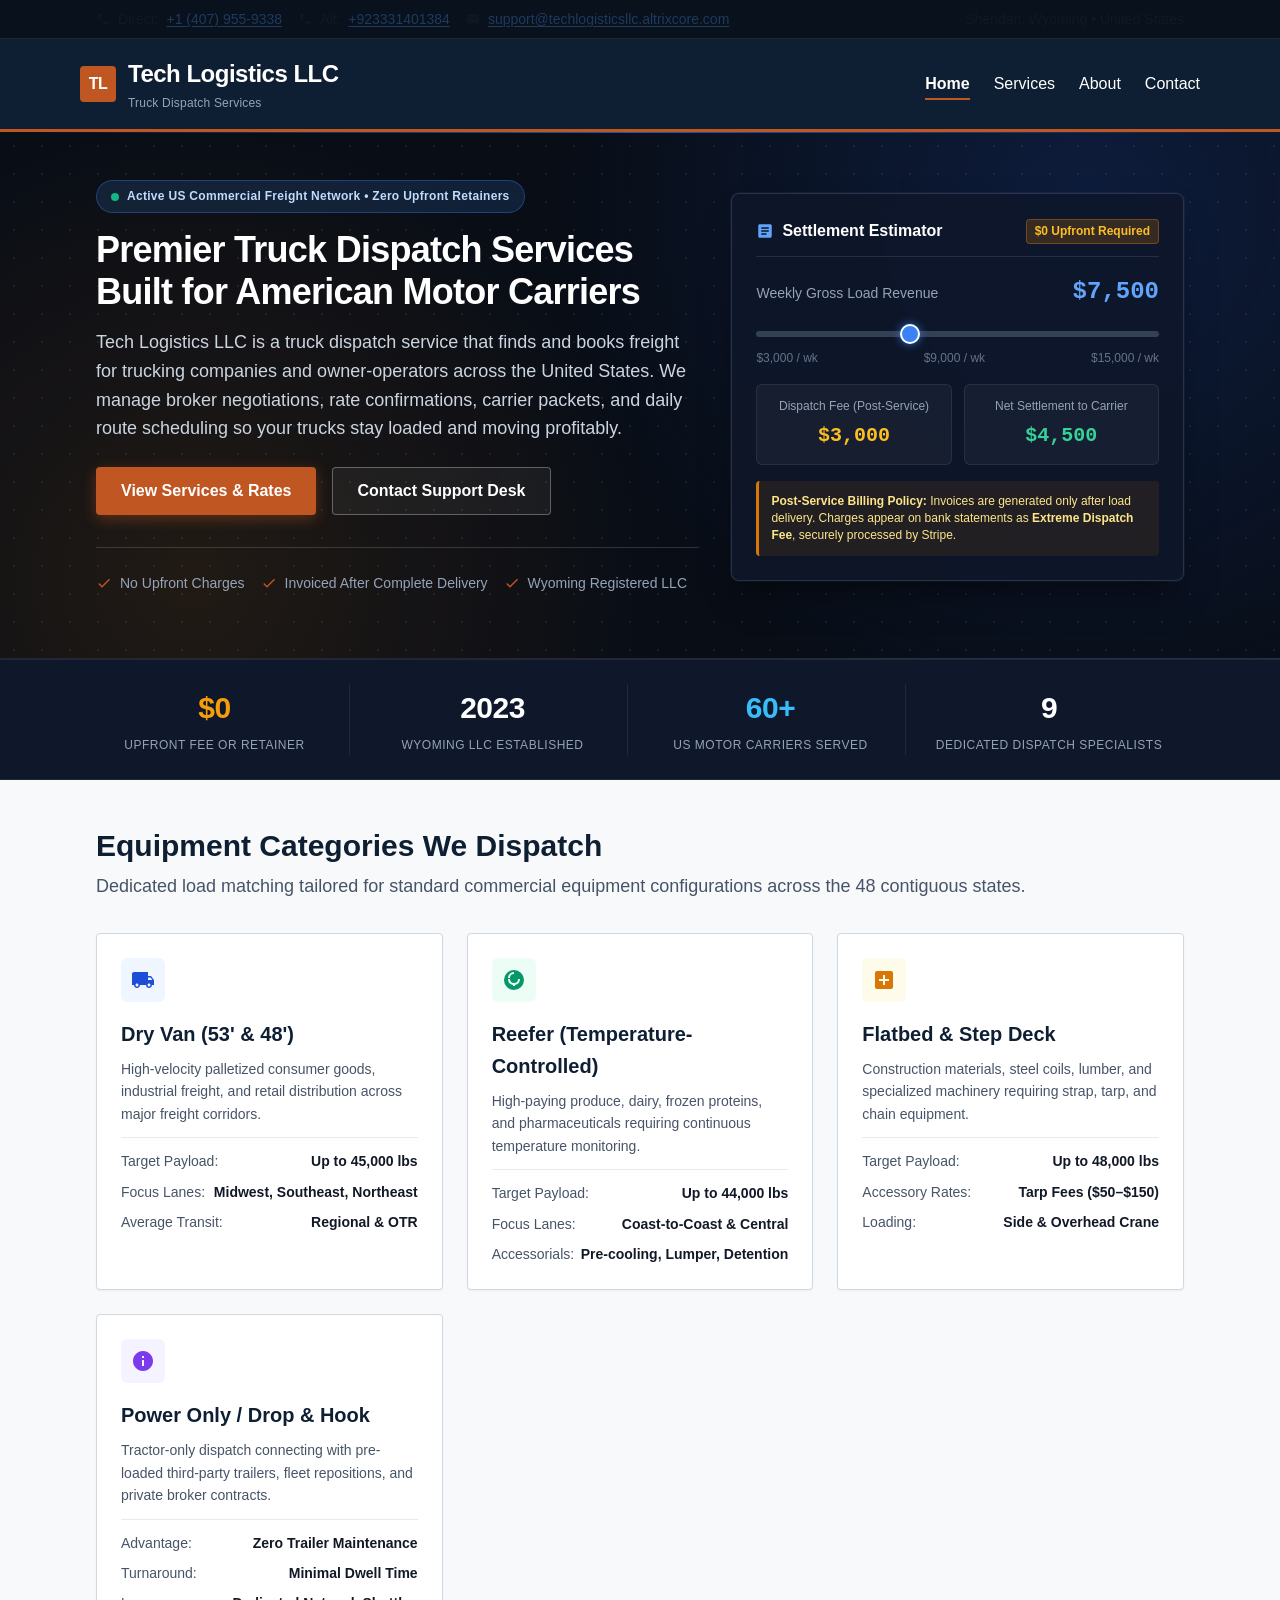
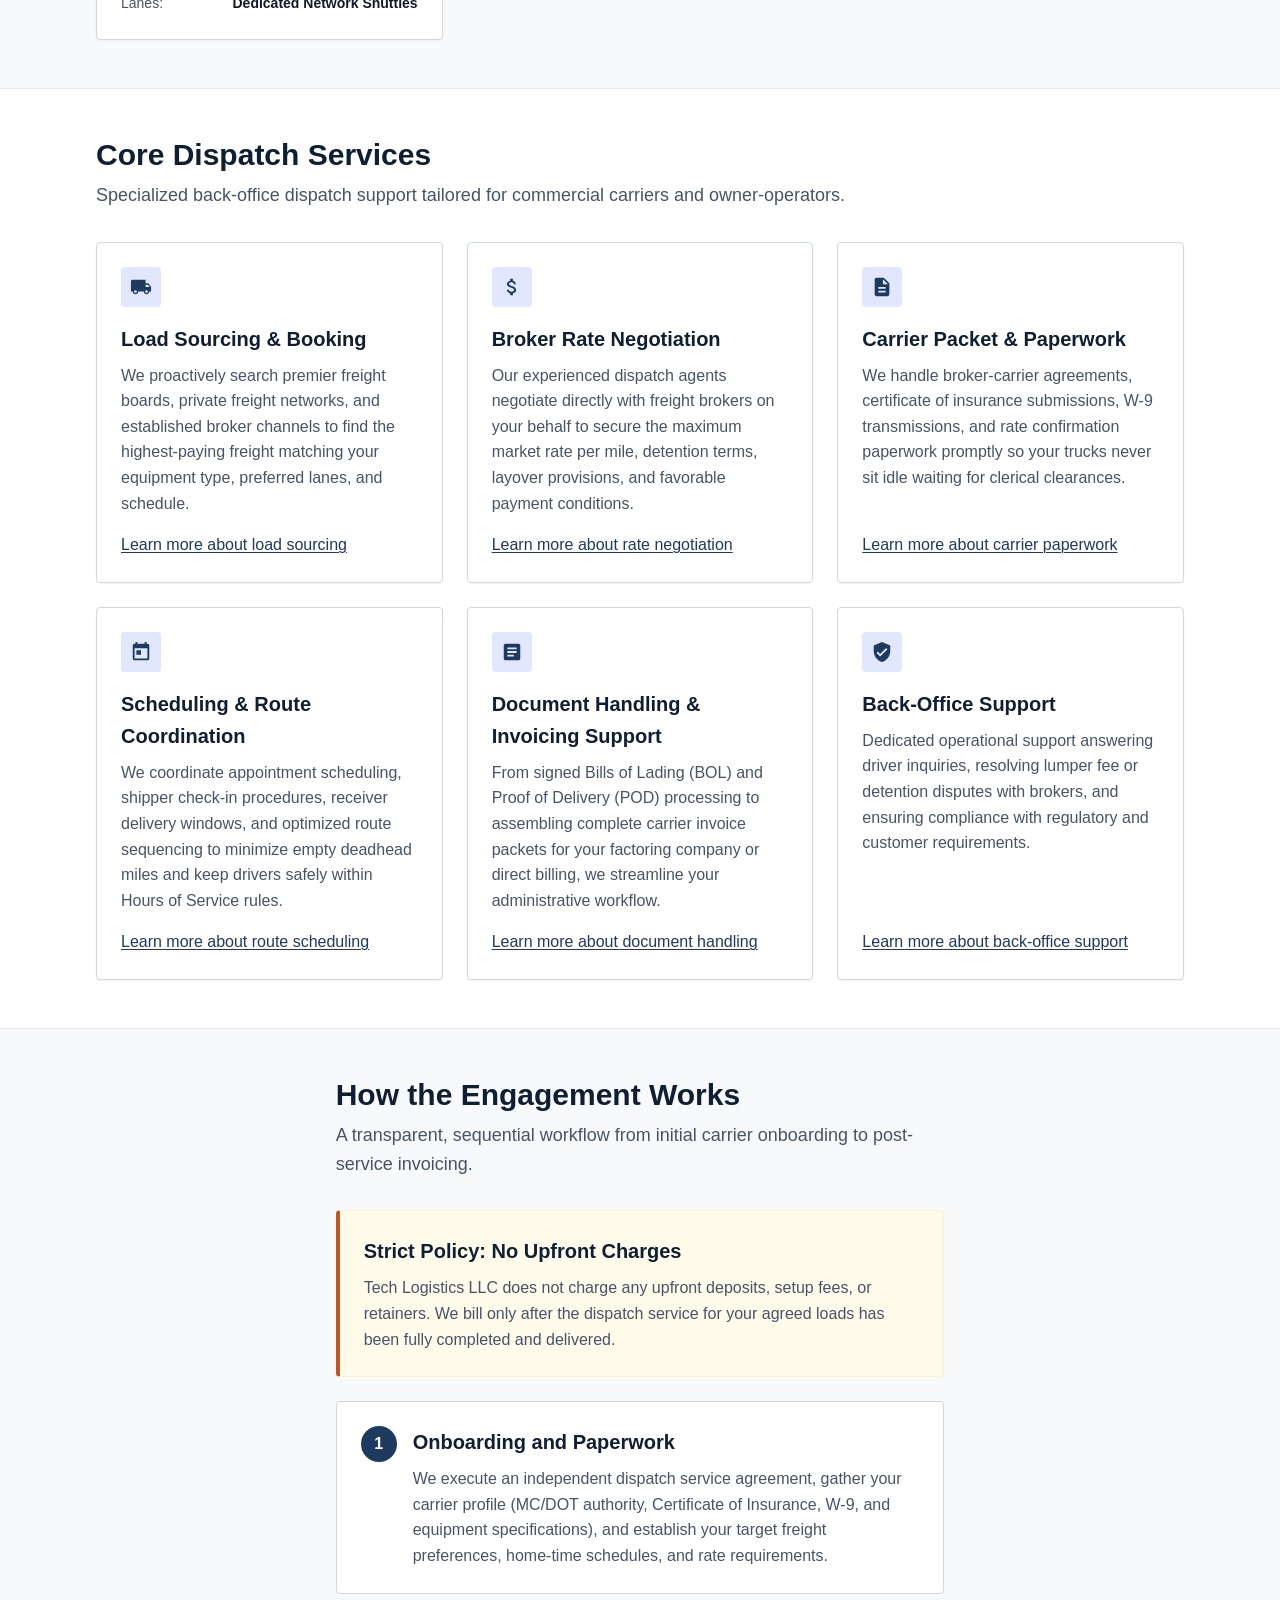
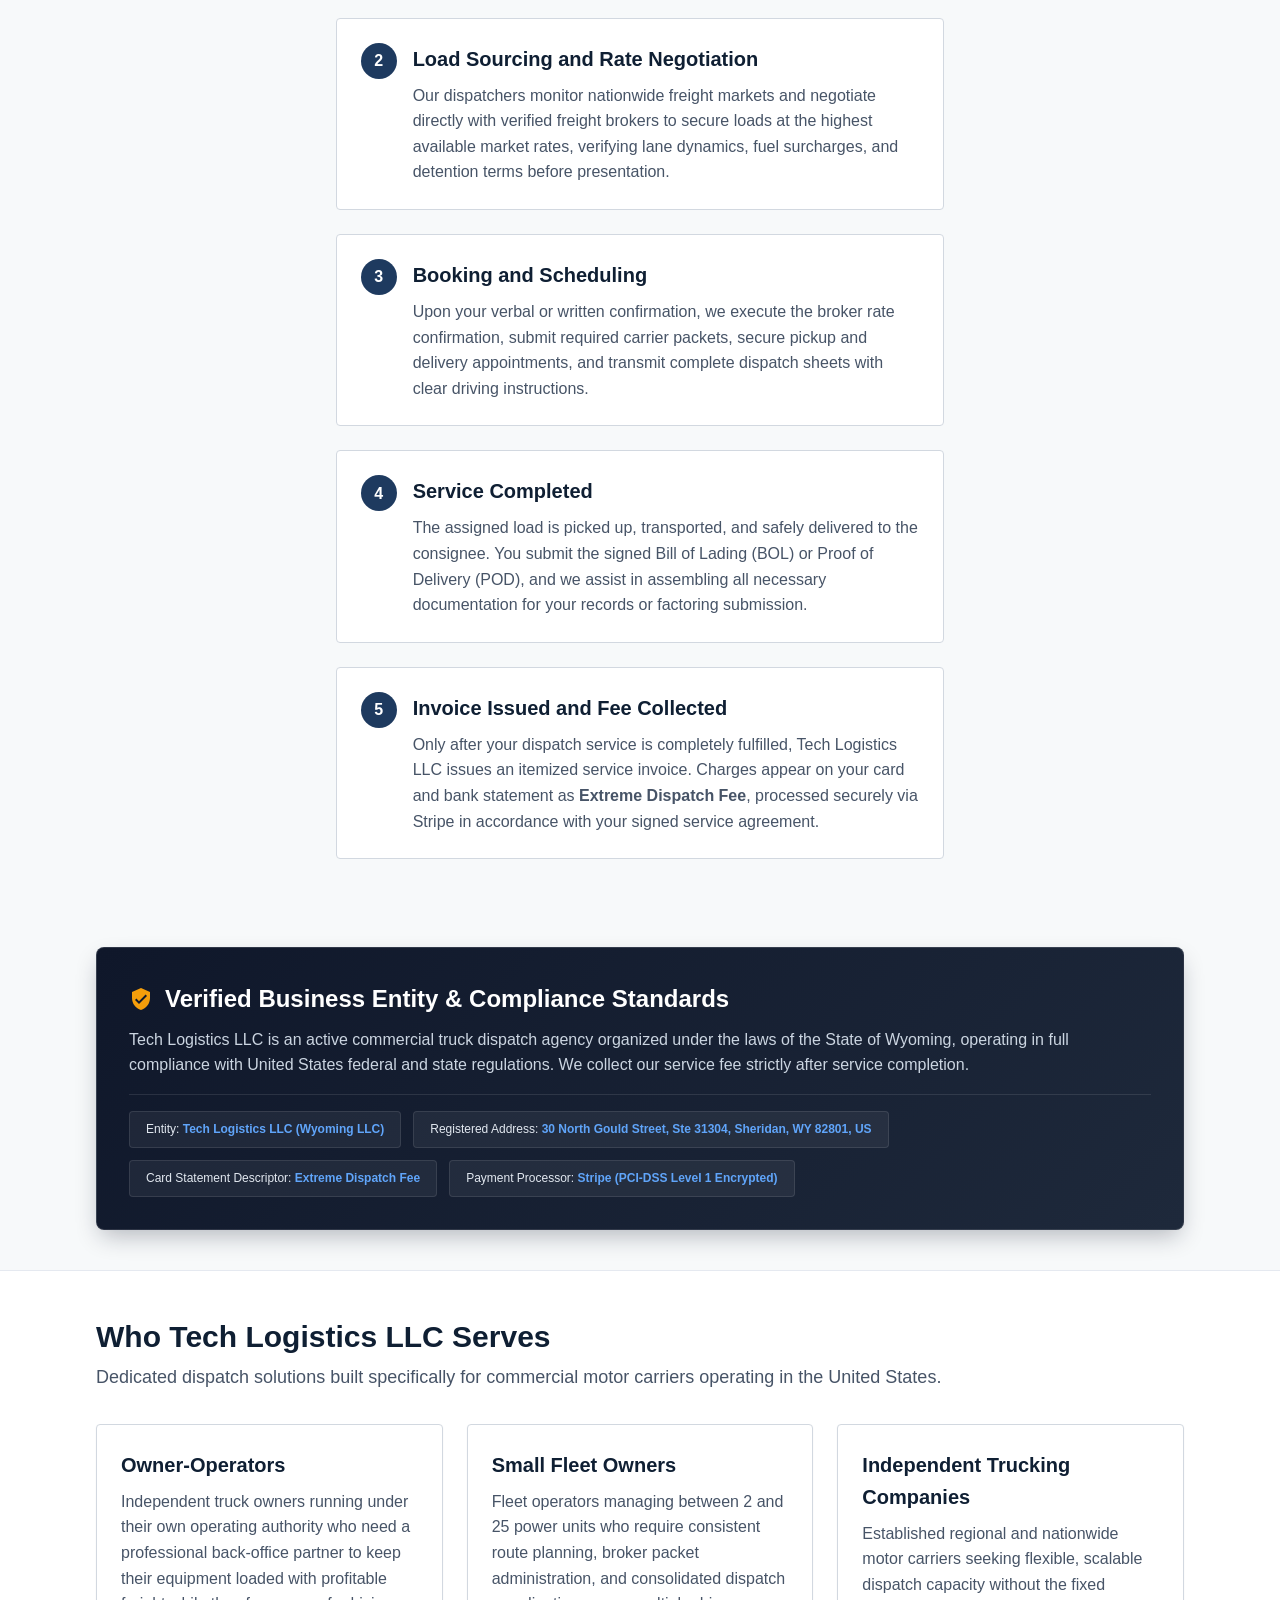
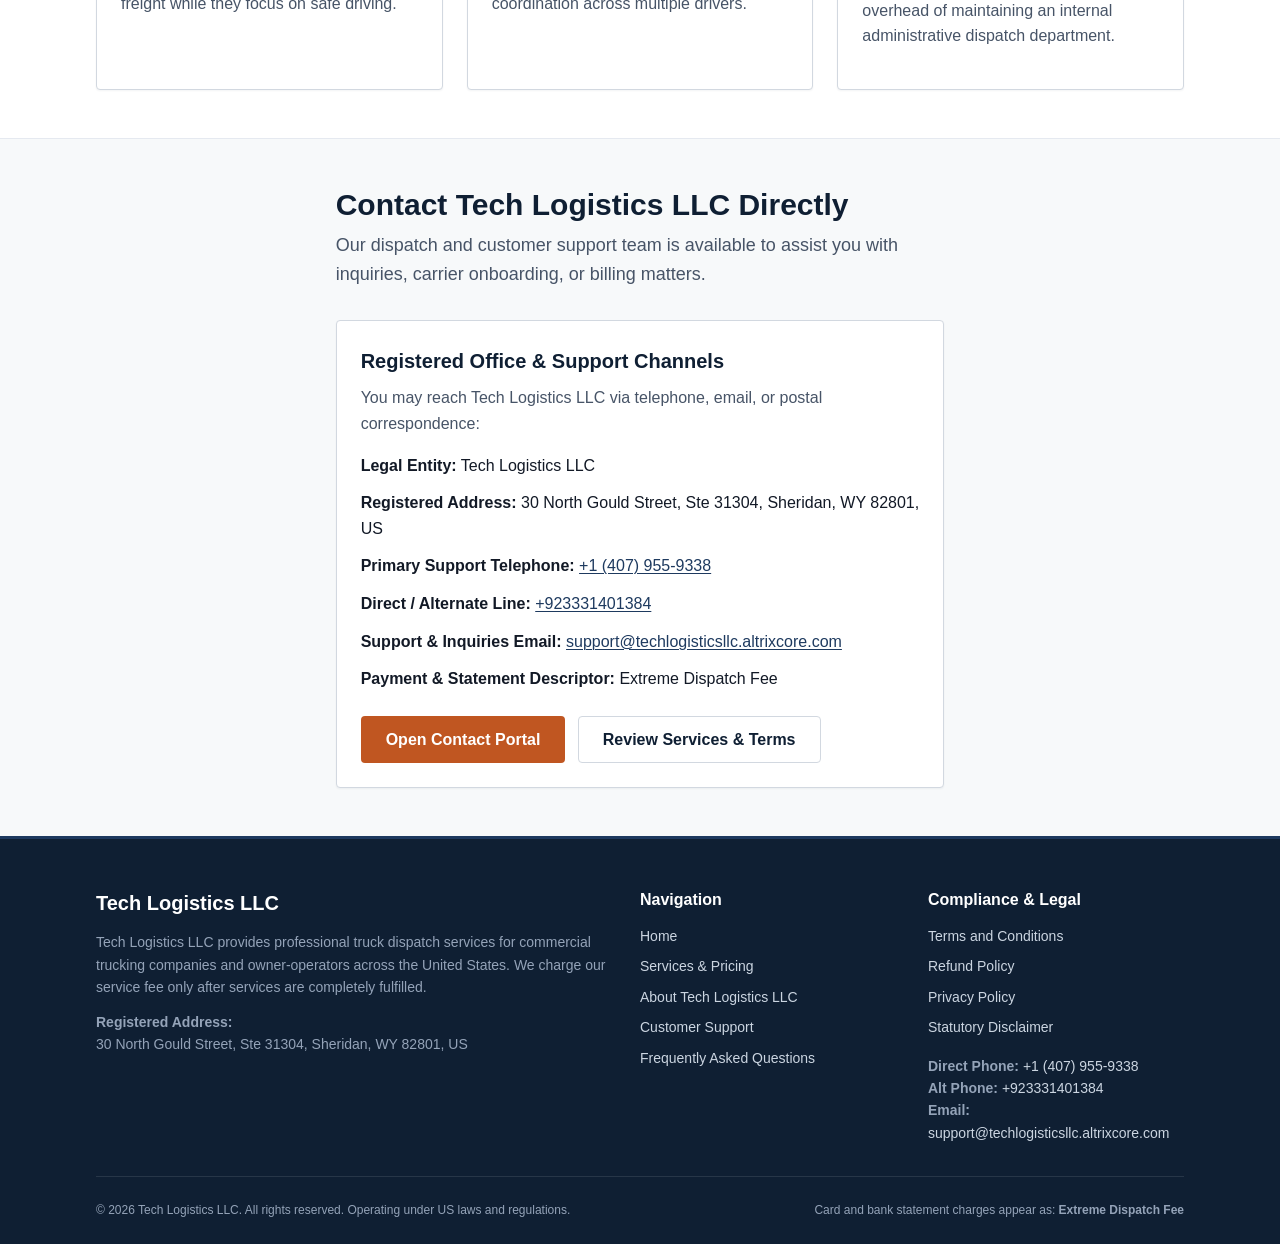
==== commit 5d60a39b: "feat: redesign homepage with premium aesthetics, interactive settlement calculator, and equipment ma" ====
--- a/index.html
+++ b/index.html
@@ -90,38 +90,192 @@
   </header>
 
   <main id="mainContent">
-    <!-- Hero Section -->
-    <section class="hero" aria-labelledby="heroHeading">
+    <!-- Premium Hero Section -->
+    <section class="hero-premium" aria-labelledby="heroHeading">
       <div class="container">
-        <div class="hero-content">
-          <h1 id="heroHeading" class="hero-headline">Dependable Truck Dispatch Services for United States Carriers</h1>
-          <p class="hero-lead">
-            Tech Logistics LLC is a truck dispatch service that finds and books freight for trucking companies and owner-operators across the United States. We manage broker negotiations, rate confirmations, carrier packets, and daily route scheduling so your trucks stay loaded and moving profitably.
-          </p>
-          <div class="hero-actions">
-            <a href="services.html" class="btn btn-primary">View Services &amp; Pricing</a>
-            <a href="contact.html" class="btn btn-secondary" style="color: #ffffff; border-color: rgba(255,255,255,0.4);">Speak with Support</a>
-          </div>
-          <div class="hero-badges">
-            <div class="badge-item">
-              <svg viewBox="0 0 24 24" aria-hidden="true"><path d="M9 16.17L4.83 12l-1.42 1.41L9 19 21 7l-1.41-1.41z"/></svg>
-              <span>No Upfront Charges</span>
-            </div>
-            <div class="badge-item">
-              <svg viewBox="0 0 24 24" aria-hidden="true"><path d="M9 16.17L4.83 12l-1.42 1.41L9 19 21 7l-1.41-1.41z"/></svg>
-              <span>Fee Invoiced After Complete Service</span>
-            </div>
-            <div class="badge-item">
-              <svg viewBox="0 0 24 24" aria-hidden="true"><path d="M9 16.17L4.83 12l-1.42 1.41L9 19 21 7l-1.41-1.41z"/></svg>
-              <span>Registered Wyoming LLC</span>
-            </div>
-          </div>
+        <div class="hero-grid">
+          
+          <!-- Hero Text & Copy -->
+          <div>
+            <div class="pill-badge">
+              <span class="pulse-dot" aria-hidden="true"></span>
+              <span>Active US Commercial Freight Network &bull; Zero Upfront Retainers</span>
+            </div>
+
+            <h1 id="heroHeading" class="hero-premium-title">Premier Truck Dispatch Services Built for American Motor Carriers</h1>
+            
+            <p class="hero-premium-lead">
+              Tech Logistics LLC is a truck dispatch service that finds and books freight for trucking companies and owner-operators across the United States. We manage broker negotiations, rate confirmations, carrier packets, and daily route scheduling so your trucks stay loaded and moving profitably.
+            </p>
+
+            <div class="hero-actions">
+              <a href="services.html" class="btn btn-primary" style="box-shadow: 0 4px 14px rgba(192, 86, 33, 0.4);">View Services &amp; Rates</a>
+              <a href="contact.html" class="btn btn-secondary" style="color: #ffffff; border-color: rgba(255,255,255,0.3); background: rgba(255,255,255,0.05);">Contact Support Desk</a>
+            </div>
+
+            <div class="hero-badges" style="margin-top: var(--space-6);">
+              <div class="badge-item">
+                <svg viewBox="0 0 24 24" aria-hidden="true"><path d="M9 16.17L4.83 12l-1.42 1.41L9 19 21 7l-1.41-1.41z"/></svg>
+                <span>No Upfront Charges</span>
+              </div>
+              <div class="badge-item">
+                <svg viewBox="0 0 24 24" aria-hidden="true"><path d="M9 16.17L4.83 12l-1.42 1.41L9 19 21 7l-1.41-1.41z"/></svg>
+                <span>Invoiced After Complete Delivery</span>
+              </div>
+              <div class="badge-item">
+                <svg viewBox="0 0 24 24" aria-hidden="true"><path d="M9 16.17L4.83 12l-1.42 1.41L9 19 21 7l-1.41-1.41z"/></svg>
+                <span>Wyoming Registered LLC</span>
+              </div>
+            </div>
+          </div>
+
+          <!-- Interactive Take-Home Dispatch Estimator Widget -->
+          <div>
+            <div class="calc-card" role="region" aria-label="Dispatch Fee Calculator">
+              <div class="calc-header">
+                <div class="calc-title">
+                  <svg style="width: 18px; height: 18px; fill: #60a5fa;" viewBox="0 0 24 24"><path d="M19 3H5c-1.1 0-2 .9-2 2v14c0 1.1.9 2 2 2h14c1.1 0 2-.9 2-2V5c0-1.1-.9-2-2-2zm-5 14H7v-2h7v2zm3-4H7v-2h10v2zm0-4H7V7h10v2z"/></svg>
+                  <span>Settlement Estimator</span>
+                </div>
+                <span class="calc-badge">$0 Upfront Required</span>
+              </div>
+
+              <div class="slider-group">
+                <div class="slider-label-row">
+                  <label for="revenueSlider" style="cursor: pointer;">Weekly Gross Load Revenue</label>
+                  <span id="sliderGrossDisplay" class="slider-value-display">$7,500</span>
+                </div>
+                <input type="range" id="revenueSlider" class="calc-range-input" min="3000" max="15000" step="250" value="7500" aria-label="Adjust estimated weekly revenue">
+                <div style="display: flex; justify-content: space-between; font-size: var(--font-size-xs); color: #64748b; margin-top: 4px;">
+                  <span>$3,000 / wk</span>
+                  <span>$9,000 / wk</span>
+                  <span>$15,000 / wk</span>
+                </div>
+              </div>
+
+              <div class="calc-metrics-grid">
+                <div class="calc-metric-box">
+                  <div class="calc-metric-label">Dispatch Fee (Post-Service)</div>
+                  <div id="metricFeeDisplay" class="calc-metric-num" style="color: #fbbf24;">$3,000</div>
+                </div>
+                <div class="calc-metric-box">
+                  <div class="calc-metric-label">Net Settlement to Carrier</div>
+                  <div id="metricNetDisplay" class="calc-metric-num" style="color: #34d399;">$4,500</div>
+                </div>
+              </div>
+
+              <div class="calc-callout">
+                <strong>Post-Service Billing Policy:</strong> Invoices are generated only after load delivery. Charges appear on bank statements as <strong>Extreme Dispatch Fee</strong>, securely processed by Stripe.
+              </div>
+            </div>
+          </div>
+
+        </div>
+      </div>
+    </section>
+
+    <!-- Stats Ribbon -->
+    <section class="stats-ribbon" aria-label="Company Statistics">
+      <div class="container">
+        <div class="stats-ribbon-grid">
+          <div class="stat-item">
+            <div class="stat-value stat-value-accent">$0</div>
+            <div class="stat-label">Upfront Fee or Retainer</div>
+          </div>
+          <div class="stat-item">
+            <div class="stat-value">2023</div>
+            <div class="stat-label">Wyoming LLC Established</div>
+          </div>
+          <div class="stat-item">
+            <div class="stat-value stat-value-cyan">60+</div>
+            <div class="stat-label">US Motor Carriers Served</div>
+          </div>
+          <div class="stat-item">
+            <div class="stat-value">9</div>
+            <div class="stat-label">Dedicated Dispatch Specialists</div>
+          </div>
+        </div>
+      </div>
+    </section>
+
+    <!-- Equipment Specialization Matrix -->
+    <section class="section">
+      <div class="container">
+        <div class="section-header">
+          <h2 class="section-title">Equipment Categories We Dispatch</h2>
+          <p class="section-subtitle">Dedicated load matching tailored for standard commercial equipment configurations across the 48 contiguous states.</p>
+        </div>
+
+        <div class="equipment-grid">
+          <!-- Dry Van -->
+          <article class="equipment-card">
+            <div class="equipment-icon-wrap" aria-hidden="true">
+              <svg viewBox="0 0 24 24"><path d="M20 8h-3V4H3c-1.1 0-2 .9-2 2v11h2c0 1.66 1.34 3 3 3s3-1.34 3-3h6c0 1.66 1.34 3 3 3s3-1.34 3-3h2v-5l-3-4zM6 18.5c-.83 0-1.5-.67-1.5-1.5s.67-1.5 1.5-1.5 1.5.67 1.5 1.5-.67 1.5-1.5 1.5zm13.5-9l1.96 2.5H17V9.5h2.5zm-1.5 9c-.83 0-1.5-.67-1.5-1.5s.67-1.5 1.5-1.5 1.5.67 1.5 1.5-.67 1.5-1.5 1.5z"/></svg>
+            </div>
+            <h3 class="equipment-title">Dry Van (53' &amp; 48')</h3>
+            <p style="color: var(--color-text-secondary); font-size: var(--font-size-sm); margin-bottom: var(--space-3);">
+              High-velocity palletized consumer goods, industrial freight, and retail distribution across major freight corridors.
+            </p>
+            <ul class="equipment-spec-list">
+              <li><span>Target Payload:</span> <strong>Up to 45,000 lbs</strong></li>
+              <li><span>Focus Lanes:</span> <strong>Midwest, Southeast, Northeast</strong></li>
+              <li><span>Average Transit:</span> <strong>Regional &amp; OTR</strong></li>
+            </ul>
+          </article>
+
+          <!-- Reefer -->
+          <article class="equipment-card">
+            <div class="equipment-icon-wrap" aria-hidden="true" style="background: #ecfdf5; color: #059669;">
+              <svg viewBox="0 0 24 24"><path d="M12 2a10 10 0 100 20 10 10 0 000-20zm1 14.93V18h-2v-1.07A6.002 6.002 0 016 11h2a4 4 0 004 4 4 4 0 004-4h2a6.002 6.002 0 01-5 5.93zM12 6a4 4 0 00-4 4H6a6 6 0 016-6v2z"/></svg>
+            </div>
+            <h3 class="equipment-title">Reefer (Temperature-Controlled)</h3>
+            <p style="color: var(--color-text-secondary); font-size: var(--font-size-sm); margin-bottom: var(--space-3);">
+              High-paying produce, dairy, frozen proteins, and pharmaceuticals requiring continuous temperature monitoring.
+            </p>
+            <ul class="equipment-spec-list">
+              <li><span>Target Payload:</span> <strong>Up to 44,000 lbs</strong></li>
+              <li><span>Focus Lanes:</span> <strong>Coast-to-Coast &amp; Central</strong></li>
+              <li><span>Accessorials:</span> <strong>Pre-cooling, Lumper, Detention</strong></li>
+            </ul>
+          </article>
+
+          <!-- Flatbed & Step Deck -->
+          <article class="equipment-card">
+            <div class="equipment-icon-wrap" aria-hidden="true" style="background: #fffbeb; color: #d97706;">
+              <svg viewBox="0 0 24 24"><path d="M19 3H5c-1.1 0-2 .9-2 2v14c0 1.1.9 2 2 2h14c1.1 0 2-.9 2-2V5c0-1.1-.9-2-2-2zm-2 10h-4v4h-2v-4H7v-2h4V7h2v4h4v2z"/></svg>
+            </div>
+            <h3 class="equipment-title">Flatbed &amp; Step Deck</h3>
+            <p style="color: var(--color-text-secondary); font-size: var(--font-size-sm); margin-bottom: var(--space-3);">
+              Construction materials, steel coils, lumber, and specialized machinery requiring strap, tarp, and chain equipment.
+            </p>
+            <ul class="equipment-spec-list">
+              <li><span>Target Payload:</span> <strong>Up to 48,000 lbs</strong></li>
+              <li><span>Accessory Rates:</span> <strong>Tarp Fees ($50–$150)</strong></li>
+              <li><span>Loading:</span> <strong>Side &amp; Overhead Crane</strong></li>
+            </ul>
+          </article>
+
+          <!-- Power Only -->
+          <article class="equipment-card">
+            <div class="equipment-icon-wrap" aria-hidden="true" style="background: #f5f3ff; color: #7c3aed;">
+              <svg viewBox="0 0 24 24"><path d="M12 2C6.48 2 2 6.48 2 12s4.48 10 10 10 10-4.48 10-10S17.52 2 12 2zm1 15h-2v-6h2v6zm0-8h-2V7h2v2z"/></svg>
+            </div>
+            <h3 class="equipment-title">Power Only / Drop &amp; Hook</h3>
+            <p style="color: var(--color-text-secondary); font-size: var(--font-size-sm); margin-bottom: var(--space-3);">
+              Tractor-only dispatch connecting with pre-loaded third-party trailers, fleet repositions, and private broker contracts.
+            </p>
+            <ul class="equipment-spec-list">
+              <li><span>Advantage:</span> <strong>Zero Trailer Maintenance</strong></li>
+              <li><span>Turnaround:</span> <strong>Minimal Dwell Time</strong></li>
+              <li><span>Lanes:</span> <strong>Dedicated Network Shuttles</strong></li>
+            </ul>
+          </article>
         </div>
       </div>
     </section>
 
     <!-- Core Services Overview -->
-    <section class="section" aria-labelledby="servicesHeading">
+    <section class="section section-alt" aria-labelledby="servicesHeading">
       <div class="container">
         <div class="section-header">
           <h2 id="servicesHeading" class="section-title">Core Dispatch Services</h2>
@@ -199,7 +353,7 @@
     </section>
 
     <!-- How the Engagement Works (Strict Sequence) -->
-    <section class="section section-alt" aria-labelledby="workflowHeading">
+    <section class="section" aria-labelledby="workflowHeading">
       <div class="container content-measure">
         <div class="section-header">
           <h2 id="workflowHeading" class="section-title">How the Engagement Works</h2>
@@ -267,8 +421,36 @@
       </div>
     </section>
 
+    <!-- Compliance & Financial Spotlight -->
+    <section class="container">
+      <div class="compliance-spotlight">
+        <h3>
+          <svg viewBox="0 0 24 24"><path d="M12 1L3 5v6c0 5.55 3.84 10.74 9 12 5.16-1.26 9-6.45 9-12V5l-9-4zm-2 16l-4-4 1.41-1.41L10 14.17l6.59-6.59L18 9l-8 8z"/></svg>
+          <span>Verified Business Entity &amp; Compliance Standards</span>
+        </h3>
+        <p>
+          Tech Logistics LLC is an active commercial truck dispatch agency organized under the laws of the State of Wyoming, operating in full compliance with United States federal and state regulations. We collect our service fee strictly after service completion.
+        </p>
+
+        <div class="compliance-data-badges">
+          <div class="compliance-badge-item">
+            Entity: <strong>Tech Logistics LLC (Wyoming LLC)</strong>
+          </div>
+          <div class="compliance-badge-item">
+            Registered Address: <strong>30 North Gould Street, Ste 31304, Sheridan, WY 82801, US</strong>
+          </div>
+          <div class="compliance-badge-item">
+            Card Statement Descriptor: <strong>Extreme Dispatch Fee</strong>
+          </div>
+          <div class="compliance-badge-item">
+            Payment Processor: <strong>Stripe (PCI-DSS Level 1 Encrypted)</strong>
+          </div>
+        </div>
+      </div>
+    </section>
+
     <!-- Who We Serve -->
-    <section class="section" aria-labelledby="audienceHeading">
+    <section class="section section-alt" aria-labelledby="audienceHeading">
       <div class="container">
         <div class="section-header">
           <h2 id="audienceHeading" class="section-title">Who Tech Logistics LLC Serves</h2>
@@ -301,7 +483,7 @@
     </section>
 
     <!-- Visible Contact Section on Homepage -->
-    <section class="section section-alt" aria-labelledby="homeContactHeading">
+    <section class="section" aria-labelledby="homeContactHeading">
       <div class="container content-measure">
         <div class="section-header">
           <h2 id="homeContactHeading" class="section-title">Contact Tech Logistics LLC Directly</h2>
--- a/styles.css
+++ b/styles.css
@@ -859,72 +859,424 @@
 }
 
 /* ==========================================================================
-   Responsive Breakpoints
-   ========================================================================== */
-@media (max-width: 900px) {
-  .legal-layout {
+   Premium Landing Page Extensions (Luxury Freight & Dispatch Aesthetics)
+   ========================================================================== */
+
+/* Premium Hero with Subtle Blueprint Grid & Ambient Mesh */
+.hero-premium {
+  background-color: #080d16;
+  background-image: 
+    radial-gradient(circle at 85% 15%, rgba(37, 99, 235, 0.18) 0%, transparent 45%),
+    radial-gradient(circle at 15% 85%, rgba(217, 119, 6, 0.12) 0%, transparent 40%),
+    radial-gradient(rgba(255, 255, 255, 0.07) 1px, transparent 1px);
+  background-size: 100% 100%, 100% 100%, 28px 28px;
+  color: #ffffff;
+  padding: var(--space-12) 0 var(--space-16) 0;
+  border-bottom: 1px solid rgba(255, 255, 255, 0.1);
+  position: relative;
+  overflow: hidden;
+}
+
+.hero-premium::before {
+  content: "";
+  position: absolute;
+  top: 0;
+  left: 0;
+  right: 0;
+  height: 1px;
+  background: linear-gradient(90deg, transparent, rgba(59, 130, 246, 0.6), transparent);
+}
+
+.hero-grid {
+  display: grid;
+  grid-template-columns: 1.2fr 0.9fr;
+  gap: var(--space-8);
+  align-items: center;
+}
+
+/* Pulsing Status Capsule Badge */
+.pill-badge {
+  display: inline-flex;
+  align-items: center;
+  gap: var(--space-2);
+  padding: 6px 14px;
+  background: rgba(30, 58, 95, 0.45);
+  border: 1px solid rgba(59, 130, 246, 0.35);
+  border-radius: 9999px;
+  font-size: var(--font-size-xs);
+  font-weight: 600;
+  color: #bfdbfe;
+  margin-bottom: var(--space-4);
+  letter-spacing: 0.3px;
+  backdrop-filter: blur(8px);
+}
+
+.pulse-dot {
+  width: 8px;
+  height: 8px;
+  background-color: #10b981;
+  border-radius: 50%;
+  box-shadow: 0 0 0 0 rgba(16, 185, 129, 0.7);
+  animation: pulseGreen 2s infinite;
+}
+
+@keyframes pulseGreen {
+  0% {
+    transform: scale(0.95);
+    box-shadow: 0 0 0 0 rgba(16, 185, 129, 0.7);
+  }
+  70% {
+    transform: scale(1);
+    box-shadow: 0 0 0 6px rgba(16, 185, 129, 0);
+  }
+  100% {
+    transform: scale(0.95);
+    box-shadow: 0 0 0 0 rgba(16, 185, 129, 0);
+  }
+}
+
+.hero-premium-title {
+  font-size: var(--font-size-3xl);
+  font-weight: 800;
+  line-height: 1.15;
+  color: #ffffff;
+  margin-bottom: var(--space-4);
+  letter-spacing: -0.75px;
+}
+
+.hero-premium-lead {
+  font-size: var(--font-size-md);
+  line-height: 1.6;
+  color: #cbd5e1;
+  margin-bottom: var(--space-6);
+  max-width: 620px;
+}
+
+/* Luxury Interactive Calculator Widget */
+.calc-card {
+  background: rgba(15, 23, 42, 0.85);
+  border: 1px solid rgba(255, 255, 255, 0.12);
+  border-radius: 8px;
+  padding: var(--space-6);
+  box-shadow: 0 20px 30px -10px rgba(0, 0, 0, 0.5), 0 0 0 1px rgba(59, 130, 246, 0.1);
+  backdrop-filter: blur(16px);
+  color: #ffffff;
+}
+
+.calc-header {
+  display: flex;
+  justify-content: space-between;
+  align-items: center;
+  border-bottom: 1px solid rgba(255, 255, 255, 0.1);
+  padding-bottom: var(--space-3);
+  margin-bottom: var(--space-4);
+}
+
+.calc-title {
+  font-size: var(--font-size-base);
+  font-weight: 700;
+  color: #ffffff;
+  display: flex;
+  align-items: center;
+  gap: var(--space-2);
+}
+
+.calc-badge {
+  font-size: var(--font-size-xs);
+  padding: 2px 8px;
+  background: rgba(217, 119, 6, 0.2);
+  border: 1px solid rgba(217, 119, 6, 0.4);
+  color: #fbbf24;
+  border-radius: 4px;
+  font-weight: 600;
+}
+
+.slider-group {
+  margin-bottom: var(--space-4);
+}
+
+.slider-label-row {
+  display: flex;
+  justify-content: space-between;
+  align-items: baseline;
+  margin-bottom: var(--space-2);
+  font-size: var(--font-size-sm);
+  color: #94a3b8;
+}
+
+.slider-value-display {
+  font-size: var(--font-size-xl);
+  font-weight: 800;
+  color: #60a5fa;
+  font-family: var(--font-mono);
+}
+
+.calc-range-input {
+  width: 100%;
+  height: 6px;
+  background: #334155;
+  border-radius: 3px;
+  outline: none;
+  -webkit-appearance: none;
+  appearance: none;
+  cursor: pointer;
+}
+
+.calc-range-input::-webkit-slider-thumb {
+  -webkit-appearance: none;
+  width: 20px;
+  height: 20px;
+  border-radius: 50%;
+  background: #3b82f6;
+  border: 2px solid #ffffff;
+  box-shadow: 0 0 8px rgba(59, 130, 246, 0.8);
+  cursor: pointer;
+  transition: transform 150ms ease;
+}
+
+.calc-range-input::-webkit-slider-thumb:hover {
+  transform: scale(1.15);
+}
+
+.calc-metrics-grid {
+  display: grid;
+  grid-template-columns: 1fr 1fr;
+  gap: var(--space-3);
+  margin-bottom: var(--space-4);
+}
+
+.calc-metric-box {
+  background: rgba(255, 255, 255, 0.04);
+  border: 1px solid rgba(255, 255, 255, 0.08);
+  border-radius: 6px;
+  padding: var(--space-3);
+  text-align: center;
+}
+
+.calc-metric-label {
+  font-size: var(--font-size-xs);
+  color: #94a3b8;
+  margin-bottom: var(--space-1);
+}
+
+.calc-metric-num {
+  font-size: var(--font-size-lg);
+  font-weight: 700;
+  color: #ffffff;
+  font-family: var(--font-mono);
+}
+
+.calc-callout {
+  background: rgba(217, 119, 6, 0.1);
+  border-left: 3px solid #d97706;
+  padding: var(--space-3);
+  border-radius: 4px;
+  font-size: var(--font-size-xs);
+  color: #fde68a;
+  line-height: 1.4;
+}
+
+/* Stats Counter Bar */
+.stats-ribbon {
+  background: #0f172a;
+  border-top: 1px solid rgba(255, 255, 255, 0.08);
+  border-bottom: 1px solid rgba(255, 255, 255, 0.08);
+  padding: var(--space-6) 0;
+}
+
+.stats-ribbon-grid {
+  display: grid;
+  grid-template-columns: repeat(4, 1fr);
+  gap: var(--space-6);
+  text-align: center;
+}
+
+.stat-item {
+  border-right: 1px solid rgba(255, 255, 255, 0.08);
+  padding-right: var(--space-4);
+}
+
+.stat-item:last-child {
+  border-right: none;
+}
+
+.stat-value {
+  font-size: var(--font-size-2xl);
+  font-weight: 800;
+  color: #ffffff;
+  margin-bottom: var(--space-1);
+  letter-spacing: -0.5px;
+}
+
+.stat-value-accent {
+  color: #f59e0b;
+}
+
+.stat-value-cyan {
+  color: #38bdf8;
+}
+
+.stat-label {
+  font-size: var(--font-size-xs);
+  color: #94a3b8;
+  font-weight: 500;
+  text-transform: uppercase;
+  letter-spacing: 0.5px;
+}
+
+/* Equipment Matrix Section */
+.equipment-grid {
+  display: grid;
+  grid-template-columns: repeat(auto-fit, minmax(260px, 1fr));
+  gap: var(--space-6);
+  margin-top: var(--space-6);
+}
+
+.equipment-card {
+  background: var(--color-surface-card);
+  border: 1px solid var(--color-border);
+  border-radius: var(--border-radius);
+  padding: var(--space-6);
+  box-shadow: var(--shadow-sm);
+  transition: transform 200ms ease, box-shadow 200ms ease, border-color 200ms ease;
+  position: relative;
+}
+
+.equipment-card:hover {
+  transform: translateY(-4px);
+  box-shadow: var(--shadow-md);
+  border-color: #93c5fd;
+}
+
+.equipment-icon-wrap {
+  width: 44px;
+  height: 44px;
+  background: #eff6ff;
+  color: #1d4ed8;
+  display: flex;
+  align-items: center;
+  justify-content: center;
+  border-radius: 6px;
+  margin-bottom: var(--space-4);
+}
+
+.equipment-icon-wrap svg {
+  width: 24px;
+  height: 24px;
+  fill: currentColor;
+}
+
+.equipment-title {
+  font-size: var(--font-size-lg);
+  font-weight: 700;
+  color: var(--color-brand-dark);
+  margin-bottom: var(--space-2);
+}
+
+.equipment-spec-list {
+  list-style: none;
+  font-size: var(--font-size-sm);
+  color: var(--color-text-secondary);
+  display: flex;
+  flex-direction: column;
+  gap: var(--space-2);
+  margin-top: var(--space-3);
+  padding-top: var(--space-3);
+  border-top: 1px solid var(--color-border-subtle);
+}
+
+.equipment-spec-list li {
+  display: flex;
+  justify-content: space-between;
+}
+
+.equipment-spec-list strong {
+  color: var(--color-text-primary);
+}
+
+/* Compliance Spotlight Banner */
+.compliance-spotlight {
+  background: linear-gradient(135deg, #0f172a 0%, #1e293b 100%);
+  border: 1px solid rgba(255, 255, 255, 0.12);
+  border-radius: 8px;
+  padding: var(--space-8);
+  color: #ffffff;
+  margin: var(--space-10) 0;
+  box-shadow: 0 10px 25px -5px rgba(15, 23, 42, 0.3);
+}
+
+.compliance-spotlight h3 {
+  font-size: var(--font-size-xl);
+  font-weight: 700;
+  color: #ffffff;
+  margin-bottom: var(--space-2);
+  display: flex;
+  align-items: center;
+  gap: var(--space-3);
+}
+
+.compliance-spotlight h3 svg {
+  width: 24px;
+  height: 24px;
+  fill: #f59e0b;
+}
+
+.compliance-spotlight p {
+  color: #cbd5e1;
+  line-height: 1.6;
+  margin-bottom: var(--space-4);
+}
+
+.compliance-data-badges {
+  display: flex;
+  flex-wrap: wrap;
+  gap: var(--space-3);
+  margin-top: var(--space-4);
+  padding-top: var(--space-4);
+  border-top: 1px solid rgba(255, 255, 255, 0.1);
+}
+
+.compliance-badge-item {
+  background: rgba(255, 255, 255, 0.06);
+  border: 1px solid rgba(255, 255, 255, 0.1);
+  padding: var(--space-2) var(--space-4);
+  border-radius: 4px;
+  font-size: var(--font-size-xs);
+  color: #e2e8f0;
+}
+
+.compliance-badge-item strong {
+  color: #60a5fa;
+}
+
+/* Responsive refinements for hero grid & ribbon */
+@media (max-width: 960px) {
+  .hero-grid {
     grid-template-columns: 1fr;
   }
-  .toc-nav {
-    position: static;
-    max-height: none;
+  .stats-ribbon-grid {
+    grid-template-columns: repeat(2, 1fr);
+    gap: var(--space-4);
   }
-  .footer-grid {
-    grid-template-columns: 1fr 1fr;
+  .stat-item:nth-child(2) {
+    border-right: none;
   }
 }
 
-@media (max-width: 768px) {
-  .nav-toggle {
-    display: inline-flex;
-  }
-  .primary-nav {
-    display: none;
-    position: absolute;
-    top: 100%;
-    left: 0;
-    right: 0;
-    background-color: var(--color-brand-dark);
-    border-bottom: 1px solid rgba(255, 255, 255, 0.15);
-    padding: var(--space-4);
-  }
-  .primary-nav.is-open {
-    display: block;
-  }
-  .primary-nav ul {
-    flex-direction: column;
-    gap: var(--space-3);
-    align-items: flex-start;
-  }
-  .primary-nav a {
-    display: block;
-    width: 100%;
-    padding: var(--space-2) 0;
-  }
-  .hero-headline {
-    font-size: var(--font-size-2xl);
-  }
-  .hero-lead {
-    font-size: var(--font-size-base);
-  }
-  .form-grid {
+@media (max-width: 600px) {
+  .stats-ribbon-grid {
     grid-template-columns: 1fr;
   }
-  .footer-grid {
-    grid-template-columns: 1fr;
+  .stat-item {
+    border-right: none;
+    border-bottom: 1px solid rgba(255, 255, 255, 0.08);
+    padding-bottom: var(--space-3);
   }
-  .header-top-inner {
-    flex-direction: column;
-    align-items: flex-start;
+  .stat-item:last-child {
+    border-bottom: none;
   }
-}
-
-@media (max-width: 360px) {
-  .logo-text {
-    font-size: var(--font-size-lg);
-  }
-  .btn {
-    width: 100%;
+  .hero-premium-title {
+    font-size: var(--font-size-2xl);
   }
 }
 
@@ -937,3 +1289,4 @@
     scroll-behavior: auto !important;
   }
 }
+
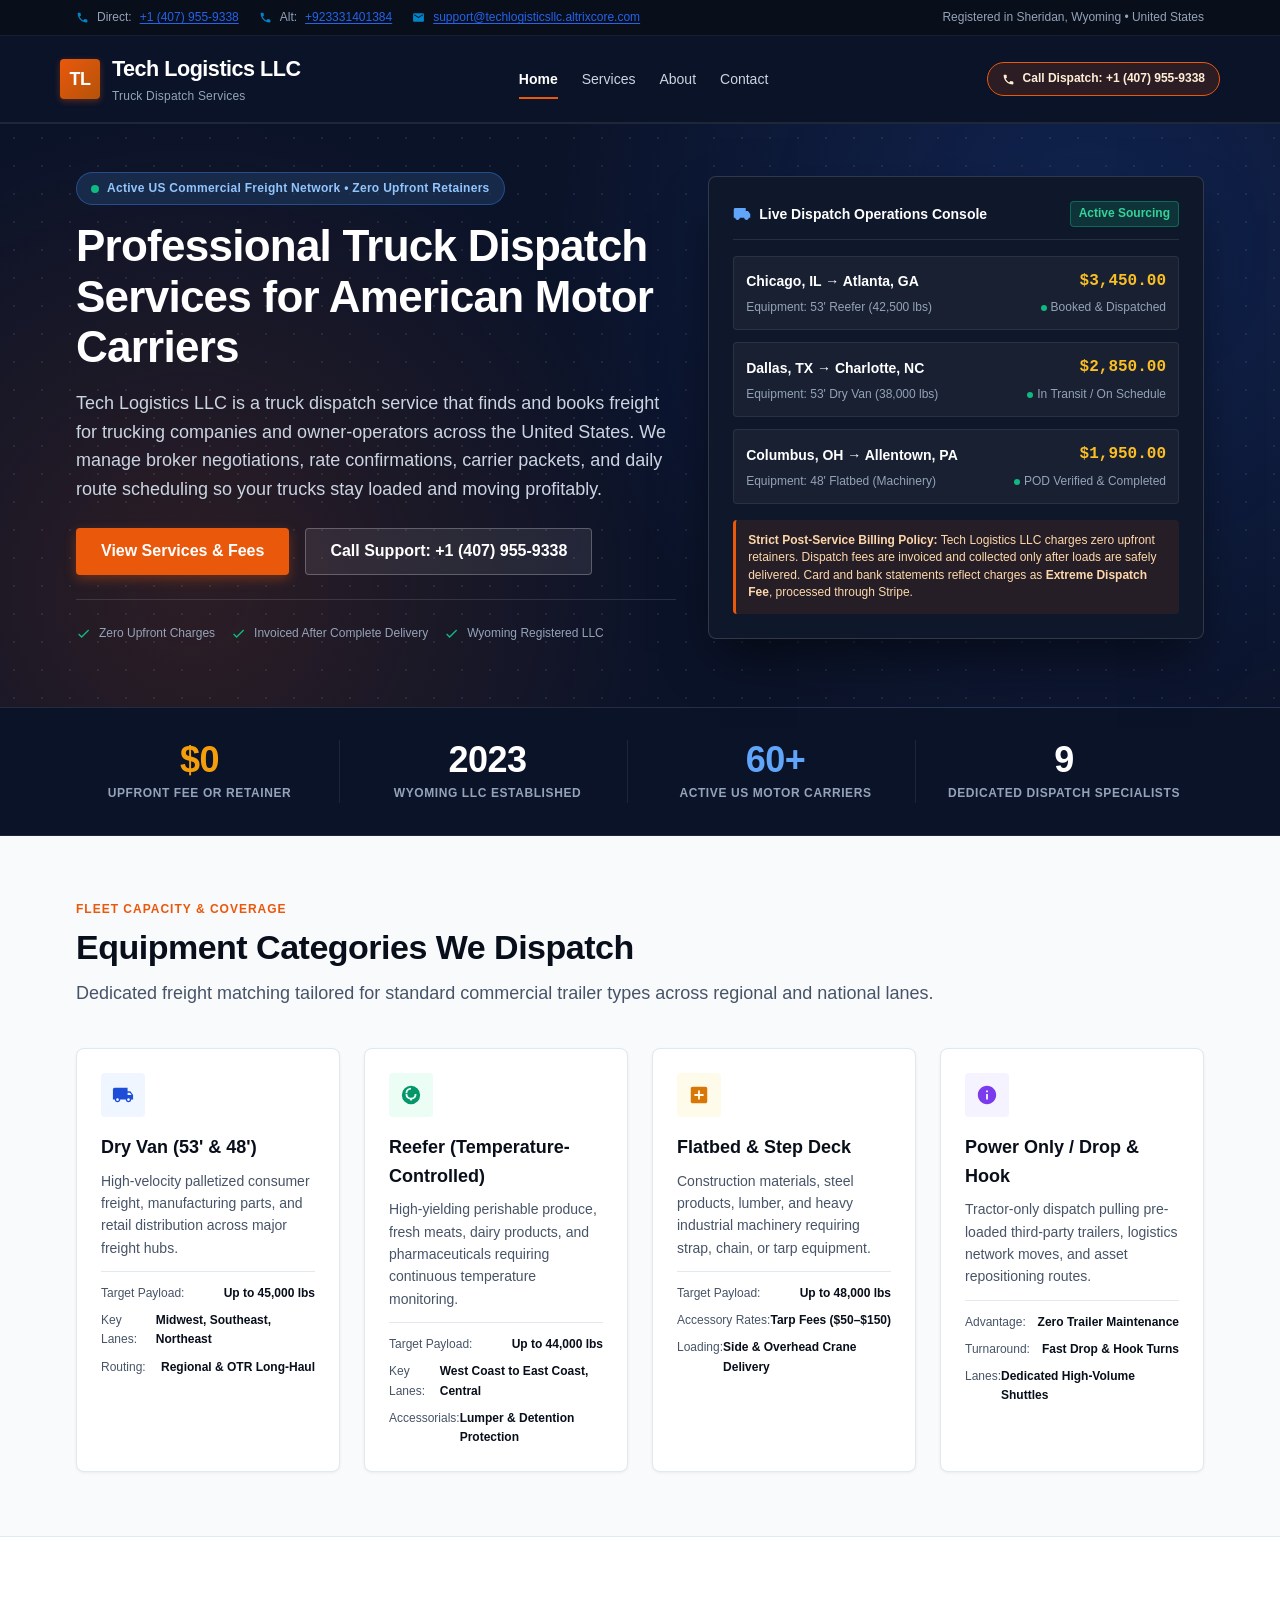
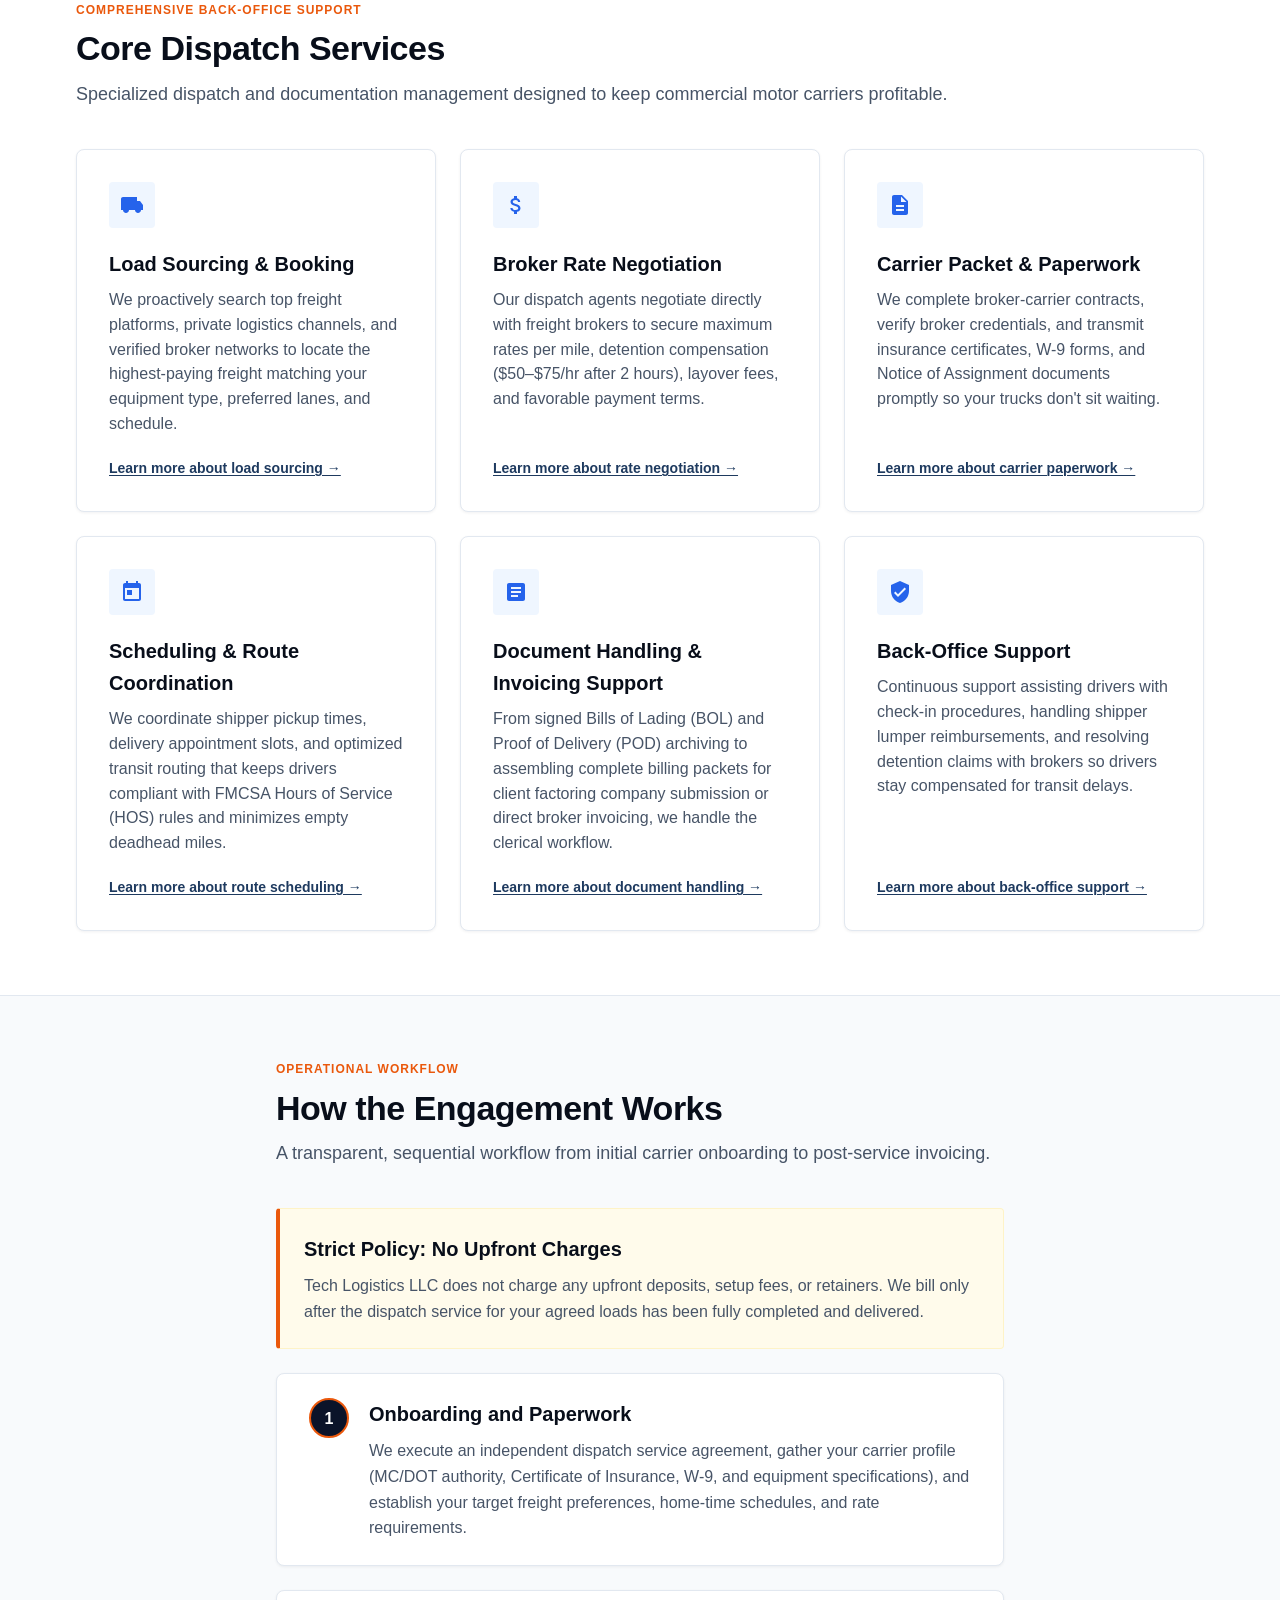
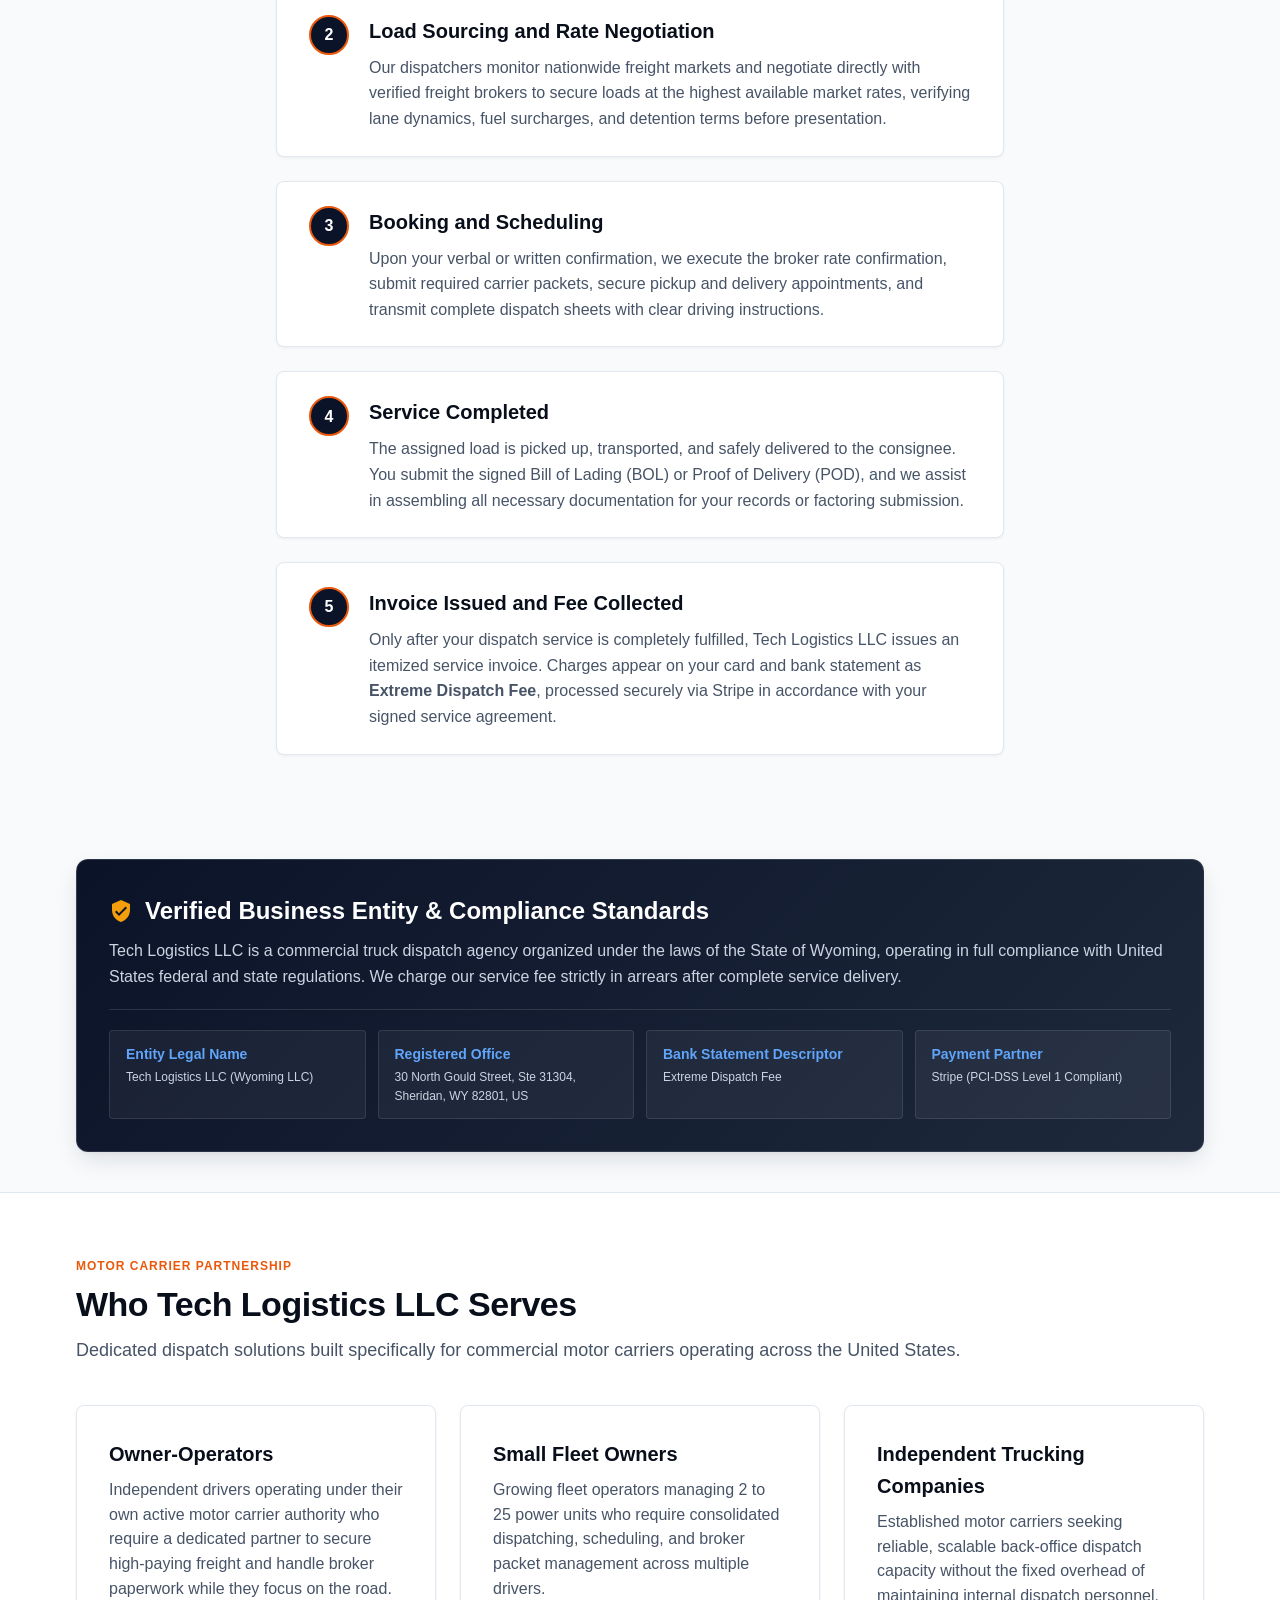
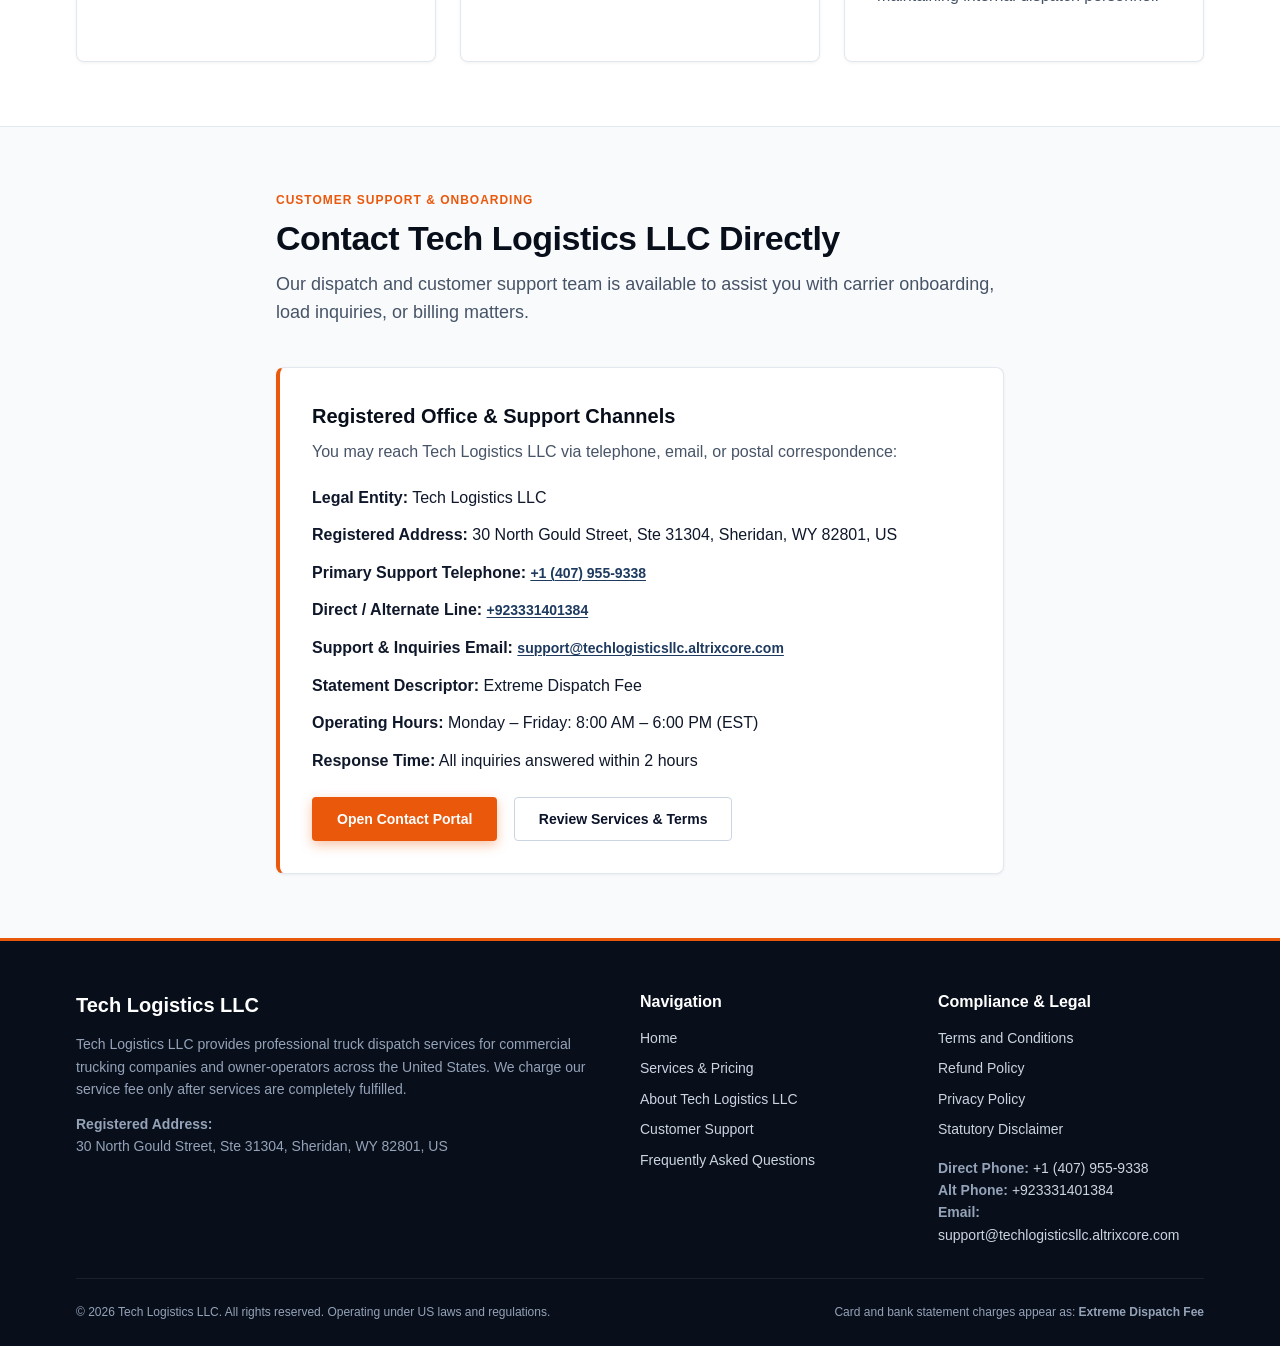
==== commit 8616f7bd: "feat: complete enterprise logistics homepage redesign and master stylesheet v3.0" ====
--- a/index.html
+++ b/index.html
@@ -6,7 +6,7 @@
   <title>Tech Logistics LLC | Truck Dispatch Services for US Carriers</title>
   <meta name="description" content="Tech Logistics LLC provides professional truck dispatch services for trucking companies and owner-operators across the United States with no upfront charges.">
   <link rel="icon" type="image/svg+xml" href="favicon.svg">
-  <link rel="stylesheet" href="styles.css">
+  <link rel="stylesheet" href="styles.css?v=3.0">
   
   <!-- JSON-LD LocalBusiness Structured Data for Compliance & Search Verification -->
   <script type="application/ld+json">
@@ -29,7 +29,7 @@
     "url": "https://techlogisticsllc.altrixcore.com/",
     "paymentAccepted": "Stripe, Credit Card, Debit Card, ACH",
     "currenciesAccepted": "USD",
-    "openingHours": "Mo-Fr 08:00-17:00",
+    "openingHours": "Mo-Fr 08:00-18:00",
     "areaServed": {
       "@type": "Country",
       "name": "United States"
@@ -57,12 +57,12 @@
         </span>
       </div>
       <div>
-        <span>Sheridan, Wyoming &bull; United States</span>
+        <span>Registered in Sheridan, Wyoming &bull; United States</span>
       </div>
     </div>
   </aside>
 
-  <!-- Main Site Header -->
+  <!-- Main Header -->
   <header class="site-header">
     <div class="container header-main-inner">
       <a href="index.html" class="logo-area" aria-label="Tech Logistics LLC Home">
@@ -86,96 +86,113 @@
           <li><a href="contact.html">Contact</a></li>
         </ul>
       </nav>
+
+      <a href="tel:+14079559338" class="header-cta-btn">
+        <svg style="width: 13px; height: 13px; fill: currentColor;" viewBox="0 0 24 24"><path d="M6.62 10.79c1.44 2.83 3.76 5.14 6.59 6.59l2.2-2.2c.27-.27.67-.36 1.02-.24 1.12.37 2.33.57 3.57.57.55 0 1 .45 1 1V20c0 .55-.45 1-1 1-9.39 0-17-7.61-17-17 0-.55.45-1 1-1h3.5c.55 0 1 .45 1 1 0 1.25.2 2.45.57 3.57.11.35.03.74-.25 1.02l-2.2 2.2z"/></svg>
+        <span>Call Dispatch: +1 (407) 955-9338</span>
+      </a>
     </div>
   </header>
 
   <main id="mainContent">
-    <!-- Premium Hero Section -->
-    <section class="hero-premium" aria-labelledby="heroHeading">
+    <!-- Enterprise Logistics Hero Section -->
+    <section class="hero-enterprise" aria-labelledby="heroHeading">
       <div class="container">
         <div class="hero-grid">
           
-          <!-- Hero Text & Copy -->
+          <!-- Hero Copy -->
           <div>
-            <div class="pill-badge">
-              <span class="pulse-dot" aria-hidden="true"></span>
+            <div class="live-pill-badge">
+              <span class="pulse-radar" aria-hidden="true"></span>
               <span>Active US Commercial Freight Network &bull; Zero Upfront Retainers</span>
             </div>
 
-            <h1 id="heroHeading" class="hero-premium-title">Premier Truck Dispatch Services Built for American Motor Carriers</h1>
+            <h1 id="heroHeading" class="hero-enterprise-title">Professional Truck Dispatch Services for American Motor Carriers</h1>
             
-            <p class="hero-premium-lead">
+            <p class="hero-enterprise-lead">
               Tech Logistics LLC is a truck dispatch service that finds and books freight for trucking companies and owner-operators across the United States. We manage broker negotiations, rate confirmations, carrier packets, and daily route scheduling so your trucks stay loaded and moving profitably.
             </p>
 
-            <div class="hero-actions">
-              <a href="services.html" class="btn btn-primary" style="box-shadow: 0 4px 14px rgba(192, 86, 33, 0.4);">View Services &amp; Rates</a>
-              <a href="contact.html" class="btn btn-secondary" style="color: #ffffff; border-color: rgba(255,255,255,0.3); background: rgba(255,255,255,0.05);">Contact Support Desk</a>
-            </div>
-
-            <div class="hero-badges" style="margin-top: var(--space-6);">
-              <div class="badge-item">
+            <div class="hero-actions-row">
+              <a href="services.html" class="btn btn-primary">View Services &amp; Fees</a>
+              <a href="tel:+14079559338" class="btn btn-outline-white">Call Support: +1 (407) 955-9338</a>
+            </div>
+
+            <div class="hero-trust-bullets">
+              <div class="trust-bullet-item">
                 <svg viewBox="0 0 24 24" aria-hidden="true"><path d="M9 16.17L4.83 12l-1.42 1.41L9 19 21 7l-1.41-1.41z"/></svg>
-                <span>No Upfront Charges</span>
-              </div>
-              <div class="badge-item">
+                <span>Zero Upfront Charges</span>
+              </div>
+              <div class="trust-bullet-item">
                 <svg viewBox="0 0 24 24" aria-hidden="true"><path d="M9 16.17L4.83 12l-1.42 1.41L9 19 21 7l-1.41-1.41z"/></svg>
                 <span>Invoiced After Complete Delivery</span>
               </div>
-              <div class="badge-item">
+              <div class="trust-bullet-item">
                 <svg viewBox="0 0 24 24" aria-hidden="true"><path d="M9 16.17L4.83 12l-1.42 1.41L9 19 21 7l-1.41-1.41z"/></svg>
                 <span>Wyoming Registered LLC</span>
               </div>
             </div>
           </div>
 
-          <!-- Interactive Take-Home Dispatch Estimator Widget -->
+          <!-- Live Carrier Dispatch Console Showcase -->
           <div>
-            <div class="calc-card" role="region" aria-label="Dispatch Fee Calculator">
-              <div class="calc-header">
-                <div class="calc-title">
-                  <svg style="width: 18px; height: 18px; fill: #60a5fa;" viewBox="0 0 24 24"><path d="M19 3H5c-1.1 0-2 .9-2 2v14c0 1.1.9 2 2 2h14c1.1 0 2-.9 2-2V5c0-1.1-.9-2-2-2zm-5 14H7v-2h7v2zm3-4H7v-2h10v2zm0-4H7V7h10v2z"/></svg>
-                  <span>Settlement Estimator</span>
-                </div>
-                <span class="calc-badge">$0 Upfront Required</span>
-              </div>
-
-              <div class="slider-group">
-                <div class="slider-label-row">
-                  <label for="revenueSlider" style="cursor: pointer;">Weekly Gross Load Revenue</label>
-                  <span id="sliderGrossDisplay" class="slider-value-display">$7,500</span>
-                </div>
-                <input type="range" id="revenueSlider" class="calc-range-input" min="3000" max="15000" step="250" value="7500" aria-label="Adjust estimated weekly revenue">
-                <div style="display: flex; justify-content: space-between; font-size: var(--font-size-xs); color: #64748b; margin-top: 4px;">
-                  <span>$3,000 / wk</span>
-                  <span>$9,000 / wk</span>
-                  <span>$15,000 / wk</span>
-                </div>
-              </div>
-
-              <div class="calc-metrics-grid">
-                <div class="calc-metric-box">
-                  <div class="calc-metric-label">Dispatch Fee (Post-Service)</div>
-                  <div id="metricFeeDisplay" class="calc-metric-num" style="color: #fbbf24;">$3,000</div>
-                </div>
-                <div class="calc-metric-box">
-                  <div class="calc-metric-label">Net Settlement to Carrier</div>
-                  <div id="metricNetDisplay" class="calc-metric-num" style="color: #34d399;">$4,500</div>
-                </div>
-              </div>
-
-              <div class="calc-callout">
-                <strong>Post-Service Billing Policy:</strong> Invoices are generated only after load delivery. Charges appear on bank statements as <strong>Extreme Dispatch Fee</strong>, securely processed by Stripe.
-              </div>
-            </div>
-          </div>
-
-        </div>
-      </div>
-    </section>
-
-    <!-- Stats Ribbon -->
-    <section class="stats-ribbon" aria-label="Company Statistics">
+            <div class="console-card" role="region" aria-label="Live Dispatch Operations Console">
+              <div class="console-top">
+                <div class="console-title-wrap">
+                  <svg style="width: 18px; height: 18px; fill: #60a5fa;" viewBox="0 0 24 24"><path d="M20 8h-3V4H3c-1.1 0-2 .9-2 2v11h2c0 1.66 1.34 3 3 3s3-1.34 3-3h6c0 1.66 1.34 3 3 3s3-1.34 3-3h2v-5l-3-4z"/></svg>
+                  <span>Live Dispatch Operations Console</span>
+                </div>
+                <span class="console-badge-active">Active Sourcing</span>
+              </div>
+
+              <!-- Load Item 1 -->
+              <div class="load-item-box">
+                <div class="load-item-lane">
+                  <span>Chicago, IL &rarr; Atlanta, GA</span>
+                  <span class="load-rate-tag">$3,450.00</span>
+                </div>
+                <div class="load-meta-row">
+                  <span>Equipment: 53' Reefer (42,500 lbs)</span>
+                  <span><span class="load-status-dot"></span>Booked &amp; Dispatched</span>
+                </div>
+              </div>
+
+              <!-- Load Item 2 -->
+              <div class="load-item-box">
+                <div class="load-item-lane">
+                  <span>Dallas, TX &rarr; Charlotte, NC</span>
+                  <span class="load-rate-tag">$2,850.00</span>
+                </div>
+                <div class="load-meta-row">
+                  <span>Equipment: 53' Dry Van (38,000 lbs)</span>
+                  <span><span class="load-status-dot"></span>In Transit / On Schedule</span>
+                </div>
+              </div>
+
+              <!-- Load Item 3 -->
+              <div class="load-item-box">
+                <div class="load-item-lane">
+                  <span>Columbus, OH &rarr; Allentown, PA</span>
+                  <span class="load-rate-tag">$1,950.00</span>
+                </div>
+                <div class="load-meta-row">
+                  <span>Equipment: 48' Flatbed (Machinery)</span>
+                  <span><span class="load-status-dot"></span>POD Verified &amp; Completed</span>
+                </div>
+              </div>
+
+              <div class="console-footer-note">
+                <strong>Strict Post-Service Billing Policy:</strong> Tech Logistics LLC charges zero upfront retainers. Dispatch fees are invoiced and collected only after loads are safely delivered. Card and bank statements reflect charges as <strong>Extreme Dispatch Fee</strong>, processed through Stripe.
+              </div>
+            </div>
+          </div>
+
+        </div>
+      </div>
+    </section>
+
+    <!-- Metrics Ribbon -->
+    <section class="stats-ribbon" aria-label="Company Performance Statistics">
       <div class="container">
         <div class="stats-ribbon-grid">
           <div class="stat-item">
@@ -187,8 +204,8 @@
             <div class="stat-label">Wyoming LLC Established</div>
           </div>
           <div class="stat-item">
-            <div class="stat-value stat-value-cyan">60+</div>
-            <div class="stat-label">US Motor Carriers Served</div>
+            <div class="stat-value stat-value-blue">60+</div>
+            <div class="stat-label">Active US Motor Carriers</div>
           </div>
           <div class="stat-item">
             <div class="stat-value">9</div>
@@ -198,28 +215,29 @@
       </div>
     </section>
 
-    <!-- Equipment Specialization Matrix -->
+    <!-- Equipment Categories We Dispatch -->
     <section class="section">
       <div class="container">
         <div class="section-header">
+          <div class="section-eyebrow">Fleet Capacity &amp; Coverage</div>
           <h2 class="section-title">Equipment Categories We Dispatch</h2>
-          <p class="section-subtitle">Dedicated load matching tailored for standard commercial equipment configurations across the 48 contiguous states.</p>
+          <p class="section-subtitle">Dedicated freight matching tailored for standard commercial trailer types across regional and national lanes.</p>
         </div>
 
         <div class="equipment-grid">
           <!-- Dry Van -->
           <article class="equipment-card">
-            <div class="equipment-icon-wrap" aria-hidden="true">
+            <div class="equipment-icon-wrap" aria-hidden="true" style="background: #eff6ff; color: #1d4ed8;">
               <svg viewBox="0 0 24 24"><path d="M20 8h-3V4H3c-1.1 0-2 .9-2 2v11h2c0 1.66 1.34 3 3 3s3-1.34 3-3h6c0 1.66 1.34 3 3 3s3-1.34 3-3h2v-5l-3-4zM6 18.5c-.83 0-1.5-.67-1.5-1.5s.67-1.5 1.5-1.5 1.5.67 1.5 1.5-.67 1.5-1.5 1.5zm13.5-9l1.96 2.5H17V9.5h2.5zm-1.5 9c-.83 0-1.5-.67-1.5-1.5s.67-1.5 1.5-1.5 1.5.67 1.5 1.5-.67 1.5-1.5 1.5z"/></svg>
             </div>
             <h3 class="equipment-title">Dry Van (53' &amp; 48')</h3>
-            <p style="color: var(--color-text-secondary); font-size: var(--font-size-sm); margin-bottom: var(--space-3);">
-              High-velocity palletized consumer goods, industrial freight, and retail distribution across major freight corridors.
+            <p style="color: var(--color-slate-600); font-size: var(--font-size-sm); margin-bottom: var(--space-3);">
+              High-velocity palletized consumer freight, manufacturing parts, and retail distribution across major freight hubs.
             </p>
             <ul class="equipment-spec-list">
               <li><span>Target Payload:</span> <strong>Up to 45,000 lbs</strong></li>
-              <li><span>Focus Lanes:</span> <strong>Midwest, Southeast, Northeast</strong></li>
-              <li><span>Average Transit:</span> <strong>Regional &amp; OTR</strong></li>
+              <li><span>Key Lanes:</span> <strong>Midwest, Southeast, Northeast</strong></li>
+              <li><span>Routing:</span> <strong>Regional &amp; OTR Long-Haul</strong></li>
             </ul>
           </article>
 
@@ -229,13 +247,13 @@
               <svg viewBox="0 0 24 24"><path d="M12 2a10 10 0 100 20 10 10 0 000-20zm1 14.93V18h-2v-1.07A6.002 6.002 0 016 11h2a4 4 0 004 4 4 4 0 004-4h2a6.002 6.002 0 01-5 5.93zM12 6a4 4 0 00-4 4H6a6 6 0 016-6v2z"/></svg>
             </div>
             <h3 class="equipment-title">Reefer (Temperature-Controlled)</h3>
-            <p style="color: var(--color-text-secondary); font-size: var(--font-size-sm); margin-bottom: var(--space-3);">
-              High-paying produce, dairy, frozen proteins, and pharmaceuticals requiring continuous temperature monitoring.
+            <p style="color: var(--color-slate-600); font-size: var(--font-size-sm); margin-bottom: var(--space-3);">
+              High-yielding perishable produce, fresh meats, dairy products, and pharmaceuticals requiring continuous temperature monitoring.
             </p>
             <ul class="equipment-spec-list">
               <li><span>Target Payload:</span> <strong>Up to 44,000 lbs</strong></li>
-              <li><span>Focus Lanes:</span> <strong>Coast-to-Coast &amp; Central</strong></li>
-              <li><span>Accessorials:</span> <strong>Pre-cooling, Lumper, Detention</strong></li>
+              <li><span>Key Lanes:</span> <strong>West Coast to East Coast, Central</strong></li>
+              <li><span>Accessorials:</span> <strong>Lumper &amp; Detention Protection</strong></li>
             </ul>
           </article>
 
@@ -245,13 +263,13 @@
               <svg viewBox="0 0 24 24"><path d="M19 3H5c-1.1 0-2 .9-2 2v14c0 1.1.9 2 2 2h14c1.1 0 2-.9 2-2V5c0-1.1-.9-2-2-2zm-2 10h-4v4h-2v-4H7v-2h4V7h2v4h4v2z"/></svg>
             </div>
             <h3 class="equipment-title">Flatbed &amp; Step Deck</h3>
-            <p style="color: var(--color-text-secondary); font-size: var(--font-size-sm); margin-bottom: var(--space-3);">
-              Construction materials, steel coils, lumber, and specialized machinery requiring strap, tarp, and chain equipment.
+            <p style="color: var(--color-slate-600); font-size: var(--font-size-sm); margin-bottom: var(--space-3);">
+              Construction materials, steel products, lumber, and heavy industrial machinery requiring strap, chain, or tarp equipment.
             </p>
             <ul class="equipment-spec-list">
               <li><span>Target Payload:</span> <strong>Up to 48,000 lbs</strong></li>
               <li><span>Accessory Rates:</span> <strong>Tarp Fees ($50–$150)</strong></li>
-              <li><span>Loading:</span> <strong>Side &amp; Overhead Crane</strong></li>
+              <li><span>Loading:</span> <strong>Side &amp; Overhead Crane Delivery</strong></li>
             </ul>
           </article>
 
@@ -261,13 +279,13 @@
               <svg viewBox="0 0 24 24"><path d="M12 2C6.48 2 2 6.48 2 12s4.48 10 10 10 10-4.48 10-10S17.52 2 12 2zm1 15h-2v-6h2v6zm0-8h-2V7h2v2z"/></svg>
             </div>
             <h3 class="equipment-title">Power Only / Drop &amp; Hook</h3>
-            <p style="color: var(--color-text-secondary); font-size: var(--font-size-sm); margin-bottom: var(--space-3);">
-              Tractor-only dispatch connecting with pre-loaded third-party trailers, fleet repositions, and private broker contracts.
+            <p style="color: var(--color-slate-600); font-size: var(--font-size-sm); margin-bottom: var(--space-3);">
+              Tractor-only dispatch pulling pre-loaded third-party trailers, logistics network moves, and asset repositioning routes.
             </p>
             <ul class="equipment-spec-list">
               <li><span>Advantage:</span> <strong>Zero Trailer Maintenance</strong></li>
-              <li><span>Turnaround:</span> <strong>Minimal Dwell Time</strong></li>
-              <li><span>Lanes:</span> <strong>Dedicated Network Shuttles</strong></li>
+              <li><span>Turnaround:</span> <strong>Fast Drop &amp; Hook Turns</strong></li>
+              <li><span>Lanes:</span> <strong>Dedicated High-Volume Shuttles</strong></li>
             </ul>
           </article>
         </div>
@@ -278,20 +296,21 @@
     <section class="section section-alt" aria-labelledby="servicesHeading">
       <div class="container">
         <div class="section-header">
+          <div class="section-eyebrow">Comprehensive Back-Office Support</div>
           <h2 id="servicesHeading" class="section-title">Core Dispatch Services</h2>
-          <p class="section-subtitle">Specialized back-office dispatch support tailored for commercial carriers and owner-operators.</p>
+          <p class="section-subtitle">Specialized dispatch and documentation management designed to keep commercial motor carriers profitable.</p>
         </div>
 
         <div class="services-grid">
           <article class="service-card">
             <div class="service-card-icon" aria-hidden="true">
-              <svg viewBox="0 0 24 24"><path d="M20 8h-3V4H3c-1.1 0-2 .9-2 2v11h2c0 1.66 1.34 3 3 3s3-1.34 3-3h6c0 1.66 1.34 3 3 3s3-1.34 3-3h2v-5l-3-4zM6 18.5c-.83 0-1.5-.67-1.5-1.5s.67-1.5 1.5-1.5 1.5.67 1.5 1.5-.67 1.5-1.5 1.5zm13.5-9l1.96 2.5H17V9.5h2.5zm-1.5 9c-.83 0-1.5-.67-1.5-1.5s.67-1.5 1.5-1.5 1.5.67 1.5 1.5-.67 1.5-1.5 1.5z"/></svg>
+              <svg viewBox="0 0 24 24"><path d="M20 8h-3V4H3c-1.1 0-2 .9-2 2v11h2c0 1.66 1.34 3 3 3s3-1.34 3-3h6c0 1.66 1.34 3 3 3s3-1.34 3-3h2v-5l-3-4z"/></svg>
             </div>
             <h3 class="service-card-title">Load Sourcing &amp; Booking</h3>
             <p class="service-card-desc">
-              We proactively search premier freight boards, private freight networks, and established broker channels to find the highest-paying freight matching your equipment type, preferred lanes, and schedule.
-            </p>
-            <a href="services.html#load-sourcing">Learn more about load sourcing</a>
+              We proactively search top freight platforms, private logistics channels, and verified broker networks to locate the highest-paying freight matching your equipment type, preferred lanes, and schedule.
+            </p>
+            <a href="services.html#load-sourcing">Learn more about load sourcing &rarr;</a>
           </article>
 
           <article class="service-card">
@@ -300,9 +319,9 @@
             </div>
             <h3 class="service-card-title">Broker Rate Negotiation</h3>
             <p class="service-card-desc">
-              Our experienced dispatch agents negotiate directly with freight brokers on your behalf to secure the maximum market rate per mile, detention terms, layover provisions, and favorable payment conditions.
-            </p>
-            <a href="services.html#broker-negotiation">Learn more about rate negotiation</a>
+              Our dispatch agents negotiate directly with freight brokers to secure maximum rates per mile, detention compensation ($50–$75/hr after 2 hours), layover fees, and favorable payment terms.
+            </p>
+            <a href="services.html#broker-negotiation">Learn more about rate negotiation &rarr;</a>
           </article>
 
           <article class="service-card">
@@ -311,9 +330,9 @@
             </div>
             <h3 class="service-card-title">Carrier Packet &amp; Paperwork</h3>
             <p class="service-card-desc">
-              We handle broker-carrier agreements, certificate of insurance submissions, W-9 transmissions, and rate confirmation paperwork promptly so your trucks never sit idle waiting for clerical clearances.
-            </p>
-            <a href="services.html#carrier-packets">Learn more about carrier paperwork</a>
+              We complete broker-carrier contracts, verify broker credentials, and transmit insurance certificates, W-9 forms, and Notice of Assignment documents promptly so your trucks don't sit waiting.
+            </p>
+            <a href="services.html#carrier-packets">Learn more about carrier paperwork &rarr;</a>
           </article>
 
           <article class="service-card">
@@ -322,9 +341,9 @@
             </div>
             <h3 class="service-card-title">Scheduling &amp; Route Coordination</h3>
             <p class="service-card-desc">
-              We coordinate appointment scheduling, shipper check-in procedures, receiver delivery windows, and optimized route sequencing to minimize empty deadhead miles and keep drivers safely within Hours of Service rules.
-            </p>
-            <a href="services.html#scheduling">Learn more about route scheduling</a>
+              We coordinate shipper pickup times, delivery appointment slots, and optimized transit routing that keeps drivers compliant with FMCSA Hours of Service (HOS) rules and minimizes empty deadhead miles.
+            </p>
+            <a href="services.html#scheduling">Learn more about route scheduling &rarr;</a>
           </article>
 
           <article class="service-card">
@@ -333,9 +352,9 @@
             </div>
             <h3 class="service-card-title">Document Handling &amp; Invoicing Support</h3>
             <p class="service-card-desc">
-              From signed Bills of Lading (BOL) and Proof of Delivery (POD) processing to assembling complete carrier invoice packets for your factoring company or direct billing, we streamline your administrative workflow.
-            </p>
-            <a href="services.html#invoicing">Learn more about document handling</a>
+              From signed Bills of Lading (BOL) and Proof of Delivery (POD) archiving to assembling complete billing packets for client factoring company submission or direct broker invoicing, we handle the clerical workflow.
+            </p>
+            <a href="services.html#invoicing">Learn more about document handling &rarr;</a>
           </article>
 
           <article class="service-card">
@@ -344,9 +363,9 @@
             </div>
             <h3 class="service-card-title">Back-Office Support</h3>
             <p class="service-card-desc">
-              Dedicated operational support answering driver inquiries, resolving lumper fee or detention disputes with brokers, and ensuring compliance with regulatory and customer requirements.
-            </p>
-            <a href="services.html#back-office">Learn more about back-office support</a>
+              Continuous support assisting drivers with check-in procedures, handling shipper lumper reimbursements, and resolving detention claims with brokers so drivers stay compensated for transit delays.
+            </p>
+            <a href="services.html#back-office">Learn more about back-office support &rarr;</a>
           </article>
         </div>
       </div>
@@ -356,6 +375,7 @@
     <section class="section" aria-labelledby="workflowHeading">
       <div class="container content-measure">
         <div class="section-header">
+          <div class="section-eyebrow">Operational Workflow</div>
           <h2 id="workflowHeading" class="section-title">How the Engagement Works</h2>
           <p class="section-subtitle">A transparent, sequential workflow from initial carrier onboarding to post-service invoicing.</p>
         </div>
@@ -421,29 +441,33 @@
       </div>
     </section>
 
-    <!-- Compliance & Financial Spotlight -->
+    <!-- Compliance & Financial Verification Spotlight -->
     <section class="container">
-      <div class="compliance-spotlight">
+      <div class="compliance-spotlight-box">
         <h3>
           <svg viewBox="0 0 24 24"><path d="M12 1L3 5v6c0 5.55 3.84 10.74 9 12 5.16-1.26 9-6.45 9-12V5l-9-4zm-2 16l-4-4 1.41-1.41L10 14.17l6.59-6.59L18 9l-8 8z"/></svg>
           <span>Verified Business Entity &amp; Compliance Standards</span>
         </h3>
         <p>
-          Tech Logistics LLC is an active commercial truck dispatch agency organized under the laws of the State of Wyoming, operating in full compliance with United States federal and state regulations. We collect our service fee strictly after service completion.
+          Tech Logistics LLC is a commercial truck dispatch agency organized under the laws of the State of Wyoming, operating in full compliance with United States federal and state regulations. We charge our service fee strictly in arrears after complete service delivery.
         </p>
 
-        <div class="compliance-data-badges">
+        <div class="compliance-grid-badges">
           <div class="compliance-badge-item">
-            Entity: <strong>Tech Logistics LLC (Wyoming LLC)</strong>
+            <strong>Entity Legal Name</strong>
+            Tech Logistics LLC (Wyoming LLC)
           </div>
           <div class="compliance-badge-item">
-            Registered Address: <strong>30 North Gould Street, Ste 31304, Sheridan, WY 82801, US</strong>
+            <strong>Registered Office</strong>
+            30 North Gould Street, Ste 31304, Sheridan, WY 82801, US
           </div>
           <div class="compliance-badge-item">
-            Card Statement Descriptor: <strong>Extreme Dispatch Fee</strong>
+            <strong>Bank Statement Descriptor</strong>
+            Extreme Dispatch Fee
           </div>
           <div class="compliance-badge-item">
-            Payment Processor: <strong>Stripe (PCI-DSS Level 1 Encrypted)</strong>
+            <strong>Payment Partner</strong>
+            Stripe (PCI-DSS Level 1 Compliant)
           </div>
         </div>
       </div>
@@ -453,29 +477,30 @@
     <section class="section section-alt" aria-labelledby="audienceHeading">
       <div class="container">
         <div class="section-header">
+          <div class="section-eyebrow">Motor Carrier Partnership</div>
           <h2 id="audienceHeading" class="section-title">Who Tech Logistics LLC Serves</h2>
-          <p class="section-subtitle">Dedicated dispatch solutions built specifically for commercial motor carriers operating in the United States.</p>
+          <p class="section-subtitle">Dedicated dispatch solutions built specifically for commercial motor carriers operating across the United States.</p>
         </div>
 
         <div class="services-grid">
           <article class="service-card">
             <h3 class="service-card-title">Owner-Operators</h3>
             <p class="service-card-desc">
-              Independent truck owners running under their own operating authority who need a professional back-office partner to keep their equipment loaded with profitable freight while they focus on safe driving.
+              Independent drivers operating under their own active motor carrier authority who require a dedicated partner to secure high-paying freight and handle broker paperwork while they focus on the road.
             </p>
           </article>
 
           <article class="service-card">
             <h3 class="service-card-title">Small Fleet Owners</h3>
             <p class="service-card-desc">
-              Fleet operators managing between 2 and 25 power units who require consistent route planning, broker packet administration, and consolidated dispatch coordination across multiple drivers.
+              Growing fleet operators managing 2 to 25 power units who require consolidated dispatching, scheduling, and broker packet management across multiple drivers.
             </p>
           </article>
 
           <article class="service-card">
             <h3 class="service-card-title">Independent Trucking Companies</h3>
             <p class="service-card-desc">
-              Established regional and nationwide motor carriers seeking flexible, scalable dispatch capacity without the fixed overhead of maintaining an internal administrative dispatch department.
+              Established motor carriers seeking reliable, scalable back-office dispatch capacity without the fixed overhead of maintaining internal dispatch personnel.
             </p>
           </article>
         </div>
@@ -486,11 +511,12 @@
     <section class="section" aria-labelledby="homeContactHeading">
       <div class="container content-measure">
         <div class="section-header">
+          <div class="section-eyebrow">Customer Support &amp; Onboarding</div>
           <h2 id="homeContactHeading" class="section-title">Contact Tech Logistics LLC Directly</h2>
-          <p class="section-subtitle">Our dispatch and customer support team is available to assist you with inquiries, carrier onboarding, or billing matters.</p>
-        </div>
-
-        <div class="service-card">
+          <p class="section-subtitle">Our dispatch and customer support team is available to assist you with carrier onboarding, load inquiries, or billing matters.</p>
+        </div>
+
+        <div class="service-card" style="border-left: 4px solid var(--color-brand-accent);">
           <h3 class="service-card-title">Registered Office &amp; Support Channels</h3>
           <p class="service-card-desc">
             You may reach Tech Logistics LLC via telephone, email, or postal correspondence:
@@ -501,11 +527,13 @@
             <li><strong>Primary Support Telephone:</strong> <a href="tel:+14079559338">+1 (407) 955-9338</a></li>
             <li><strong>Direct / Alternate Line:</strong> <a href="tel:+923331401384">+923331401384</a></li>
             <li><strong>Support &amp; Inquiries Email:</strong> <a href="mailto:support@techlogisticsllc.altrixcore.com">support@techlogisticsllc.altrixcore.com</a></li>
-            <li><strong>Payment &amp; Statement Descriptor:</strong> Extreme Dispatch Fee</li>
+            <li><strong>Statement Descriptor:</strong> Extreme Dispatch Fee</li>
+            <li><strong>Operating Hours:</strong> Monday – Friday: 8:00 AM – 6:00 PM (EST)</li>
+            <li><strong>Response Time:</strong> All inquiries answered within 2 hours</li>
           </ul>
           <div>
             <a href="contact.html" class="btn btn-primary">Open Contact Portal</a>
-            <a href="services.html" class="btn btn-secondary" style="margin-left: var(--space-2);">Review Services &amp; Terms</a>
+            <a href="services.html" class="btn btn-secondary" style="margin-left: var(--space-3);">Review Services &amp; Terms</a>
           </div>
         </div>
       </div>
--- a/styles.css
+++ b/styles.css
@@ -1,66 +1,81 @@
 /* ==========================================================================
-   Tech Logistics LLC — Design System & Master Stylesheet
-   Designed for compliance review, high legibility, and zero external dependencies.
+   Tech Logistics LLC — Master Production Stylesheet (v3.0)
+   Enterprise Logistics Design System & Compliance Framework
+   Zero external dependencies • WCAG AAA/AA Compliant • 320px+ Responsive
    ========================================================================== */
 
 :root {
-  /* 5 Core Palette Colors (Steel & Industrial Freight Direction) */
-  --color-brand-primary: #1e3a5f;      /* Deep steel blue base */
-  --color-brand-dark: #0f1f33;         /* Industrial graphite / high-contrast text & dark surfaces */
-  --color-brand-accent: #c05621;       /* Warm signal amber for deliberate calls to action */
-  --color-brand-accent-hover: #9c4215; /* Darker warm signal for interactive focus/hover */
-  --color-surface-bg: #f7f9fa;         /* Neutral off-white reading surface */
-  --color-surface-card: #ffffff;       /* Pure white container surface */
-  --color-border: #d2d8e0;             /* Clean, quiet border line */
-  --color-border-subtle: #e5e9f0;      /* Soft separator line */
-  --color-text-primary: #121926;       /* Deep graphite text (WCAG AAA contrast on white/off-white) */
-  --color-text-secondary: #475467;     /* Subdued reading text (WCAG AA compliant) */
-  --color-text-inverse: #ffffff;       /* Crisp white for dark banners */
-  --color-success: #15803d;            /* Clear green for confirmations */
-  --color-error: #b91c1c;              /* Solid red for validation errors */
-
-  /* Typography: Robust native system font stack */
-  --font-sans: -apple-system, BlinkMacSystemFont, "Segoe UI", Roboto, "Helvetica Neue", Arial, sans-serif;
+  /* Core Palette: Deep Navy, Slate & Burnt Amber Logistics Tokens */
+  --color-navy-950: #080e1a;
+  --color-navy-900: #0b1329;
+  --color-navy-800: #101c3d;
+  --color-slate-900: #0f172a;
+  --color-slate-800: #1e293b;
+  --color-slate-700: #334155;
+  --color-slate-600: #475467;
+  --color-slate-500: #64748b;
+  --color-slate-400: #94a3b8;
+  --color-slate-300: #cbd5e1;
+  --color-slate-200: #e2e8f0;
+  --color-slate-100: #f1f5f9;
+  --color-slate-50:  #f8fafc;
+  
+  --color-brand-primary: #1e3a5f;      /* Deep steel blue */
+  --color-brand-accent: #ea580c;       /* High-visibility safety amber / burnt orange */
+  --color-brand-accent-hover: #c2410c; /* Rich dark amber */
+  --color-brand-blue: #2563eb;         /* Vibrant cobalt blue */
+  --color-brand-cyan: #0284c7;         /* Precision sky blue */
+  --color-brand-emerald: #10b981;      /* Verification green */
+
+  --color-text-dark: #0f172a;          /* High-contrast body text */
+  --color-text-muted: #475467;         /* Secondary descriptive text */
+  --color-text-light: #f8fafc;         /* White text on dark surfaces */
+  --color-text-subtle: #94a3b8;        /* Muted labels on dark surfaces */
+
+  --color-surface-card: #ffffff;
+  --color-surface-bg: #f8fafc;
+  --color-border: #e2e8f0;
+  --color-border-dark: rgba(255, 255, 255, 0.12);
+
+  /* Typography: Modern Native Font Stack */
+  --font-sans: -apple-system, BlinkMacSystemFont, "Segoe UI", Roboto, Oxygen, Ubuntu, Cantarell, "Helvetica Neue", Arial, sans-serif;
   --font-mono: ui-monospace, SFMono-Regular, "SF Mono", Menlo, Consolas, "Liberation Mono", monospace;
 
   /* Type Scale */
-  --font-size-xs: 0.75rem;    /* 12px */
-  --font-size-sm: 0.875rem;   /* 14px */
-  --font-size-base: 1rem;     /* 16px */
-  --font-size-md: 1.125rem;   /* 18px */
-  --font-size-lg: 1.25rem;    /* 20px */
-  --font-size-xl: 1.5rem;     /* 24px */
-  --font-size-2xl: 1.875rem;  /* 30px */
-  --font-size-3xl: 2.25rem;   /* 36px */
-  --font-size-4xl: 2.75rem;   /* 44px */
-
-  /* Line Heights */
-  --line-height-tight: 1.2;
-  --line-height-snug: 1.35;
-  --line-height-normal: 1.6;
-
-  /* Spacing System */
-  --space-1: 0.25rem;   /* 4px */
-  --space-2: 0.5rem;    /* 8px */
-  --space-3: 0.75rem;   /* 12px */
-  --space-4: 1rem;      /* 16px */
-  --space-5: 1.25rem;   /* 20px */
-  --space-6: 1.5rem;    /* 24px */
-  --space-8: 2rem;      /* 32px */
-  --space-10: 2.5rem;   /* 40px */
-  --space-12: 3rem;     /* 48px */
-  --space-16: 4rem;     /* 64px */
-
-  /* Layout Widths */
-  --container-max: 1120px;
-  --text-measure: 72ch; /* Maximum comfortable reading length */
-  --border-radius: 4px; /* Crisp, disciplined corners */
-  --shadow-sm: 0 1px 2px 0 rgba(15, 31, 51, 0.05);
-  --shadow-md: 0 4px 6px -1px rgba(15, 31, 51, 0.08), 0 2px 4px -2px rgba(15, 31, 51, 0.04);
-}
-
-/* ==========================================================================
-   Base & Reset
+  --font-size-xs: 0.75rem;     /* 12px */
+  --font-size-sm: 0.875rem;    /* 14px */
+  --font-size-base: 1rem;      /* 16px */
+  --font-size-md: 1.125rem;    /* 18px */
+  --font-size-lg: 1.25rem;     /* 20px */
+  --font-size-xl: 1.5rem;      /* 24px */
+  --font-size-2xl: 1.875rem;   /* 30px */
+  --font-size-3xl: 2.25rem;    /* 36px */
+  --font-size-4xl: 2.875rem;   /* 46px */
+
+  /* Spacing */
+  --space-1: 0.25rem;
+  --space-2: 0.5rem;
+  --space-3: 0.75rem;
+  --space-4: 1rem;
+  --space-5: 1.25rem;
+  --space-6: 1.5rem;
+  --space-8: 2rem;
+  --space-10: 2.5rem;
+  --space-12: 3rem;
+  --space-16: 4rem;
+
+  /* Layout */
+  --container-max: 1160px;
+  --radius-sm: 4px;
+  --radius-md: 8px;
+  --radius-lg: 12px;
+  --shadow-sm: 0 1px 3px rgba(15, 23, 42, 0.06);
+  --shadow-md: 0 4px 12px -1px rgba(15, 23, 42, 0.08), 0 2px 4px -2px rgba(15, 23, 42, 0.04);
+  --shadow-lg: 0 10px 25px -3px rgba(15, 23, 42, 0.12), 0 4px 6px -4px rgba(15, 23, 42, 0.06);
+}
+
+/* ==========================================================================
+   Base & Global Styles
    ========================================================================== */
 *, *::before, *::after {
   box-sizing: border-box;
@@ -77,8 +92,8 @@
 body {
   font-family: var(--font-sans);
   font-size: var(--font-size-base);
-  line-height: var(--line-height-normal);
-  color: var(--color-text-primary);
+  line-height: 1.6;
+  color: var(--color-text-dark);
   background-color: var(--color-surface-bg);
   min-height: 100vh;
   display: flex;
@@ -89,31 +104,27 @@
   flex: 1 0 auto;
 }
 
-/* Visible Keyboard Focus States (WCAG 2.4.7) */
 :focus-visible {
   outline: 3px solid var(--color-brand-accent);
   outline-offset: 2px;
 }
 
+a {
+  color: var(--color-brand-blue);
+  text-decoration: underline;
+  text-decoration-thickness: 1px;
+  text-underline-offset: 2px;
+}
+
+a:hover, a:focus-visible {
+  color: var(--color-brand-accent);
+}
+
 img, svg {
   display: block;
   max-width: 100%;
 }
 
-a {
-  color: var(--color-brand-primary);
-  text-decoration: underline;
-  text-decoration-thickness: 1px;
-  text-underline-offset: 2px;
-}
-
-a:hover, a:focus-visible {
-  color: var(--color-brand-accent-hover);
-}
-
-/* ==========================================================================
-   Layout Containers
-   ========================================================================== */
 .container {
   width: 100%;
   max-width: var(--container-max);
@@ -124,30 +135,31 @@
 }
 
 .content-measure {
-  max-width: var(--text-measure);
+  max-width: 760px;
 }
 
 /* ==========================================================================
    Header & Navigation
    ========================================================================== */
 .site-header {
-  background-color: var(--color-brand-dark);
-  color: var(--color-text-inverse);
-  border-bottom: 3px solid var(--color-brand-accent);
+  background-color: var(--color-navy-900);
+  color: #ffffff;
+  border-bottom: 2px solid rgba(255, 255, 255, 0.08);
   position: relative;
   z-index: 100;
 }
 
 .site-header a {
-  color: var(--color-text-inverse);
+  color: #ffffff;
   text-decoration: none;
 }
 
 .header-top-bar {
-  background-color: #08111c;
-  font-size: var(--font-size-sm);
+  background-color: var(--color-navy-950);
+  font-size: var(--font-size-xs);
   padding: var(--space-2) 0;
-  border-bottom: 1px solid rgba(255, 255, 255, 0.1);
+  border-bottom: 1px solid rgba(255, 255, 255, 0.07);
+  color: var(--color-slate-400);
 }
 
 .header-top-inner {
@@ -155,13 +167,13 @@
   justify-content: space-between;
   align-items: center;
   flex-wrap: wrap;
-  gap: var(--space-2);
+  gap: var(--space-3);
 }
 
 .header-contact-items {
   display: flex;
   flex-wrap: wrap;
-  gap: var(--space-4);
+  gap: var(--space-5);
   align-items: center;
 }
 
@@ -172,10 +184,9 @@
 }
 
 .header-contact-item svg {
-  width: 14px;
-  height: 14px;
-  fill: currentColor;
-  opacity: 0.85;
+  width: 13px;
+  height: 13px;
+  fill: var(--color-brand-cyan);
 }
 
 .header-main-inner {
@@ -193,22 +204,23 @@
 }
 
 .logo-mark {
-  width: 36px;
-  height: 36px;
-  background-color: var(--color-brand-accent);
+  width: 40px;
+  height: 40px;
+  background: linear-gradient(135deg, var(--color-brand-accent) 0%, #b45309 100%);
   color: #ffffff;
   display: flex;
   align-items: center;
   justify-content: center;
-  border-radius: var(--border-radius);
-  font-weight: 700;
-  font-size: var(--font-size-base);
+  border-radius: var(--radius-sm);
+  font-weight: 800;
+  font-size: 1.125rem;
   letter-spacing: -0.5px;
+  box-shadow: 0 2px 6px rgba(234, 88, 12, 0.35);
 }
 
 .logo-text {
-  font-size: var(--font-size-xl);
-  font-weight: 700;
+  font-size: 1.35rem;
+  font-weight: 800;
   letter-spacing: -0.5px;
   color: #ffffff;
 }
@@ -216,18 +228,18 @@
 .logo-subtitle {
   display: block;
   font-size: var(--font-size-xs);
-  color: #94a3b8;
-  font-weight: 400;
+  color: var(--color-slate-400);
+  font-weight: 500;
   letter-spacing: 0.2px;
 }
 
 .nav-toggle {
   display: none;
   background: transparent;
-  border: 1px solid rgba(255, 255, 255, 0.3);
+  border: 1px solid rgba(255, 255, 255, 0.2);
   color: #ffffff;
   padding: var(--space-2) var(--space-3);
-  border-radius: var(--border-radius);
+  border-radius: var(--radius-sm);
   cursor: pointer;
   font-family: inherit;
   font-size: var(--font-size-sm);
@@ -250,14 +262,16 @@
 
 .primary-nav a {
   font-weight: 500;
-  font-size: var(--font-size-base);
+  font-size: var(--font-size-sm);
   padding: var(--space-2) 0;
+  color: var(--color-slate-300);
   position: relative;
+  transition: color 150ms ease;
 }
 
 .primary-nav a:hover,
 .primary-nav a:focus-visible {
-  color: #f1f5f9;
+  color: #ffffff;
 }
 
 .primary-nav a[aria-current="page"] {
@@ -268,13 +282,32 @@
 .primary-nav a[aria-current="page"]::after {
   content: "";
   position: absolute;
-  bottom: 0;
+  bottom: -4px;
   left: 0;
   right: 0;
   height: 2px;
   background-color: var(--color-brand-accent);
 }
 
+.header-cta-btn {
+  display: inline-flex;
+  align-items: center;
+  gap: var(--space-2);
+  background: rgba(234, 88, 12, 0.15);
+  border: 1px solid var(--color-brand-accent);
+  color: #ffedd5 !important;
+  font-weight: 600;
+  font-size: var(--font-size-xs);
+  padding: 6px 14px;
+  border-radius: 9999px;
+  transition: all 150ms ease;
+}
+
+.header-cta-btn:hover {
+  background: var(--color-brand-accent);
+  color: #ffffff !important;
+}
+
 /* ==========================================================================
    Buttons
    ========================================================================== */
@@ -283,235 +316,616 @@
   align-items: center;
   justify-content: center;
   gap: var(--space-2);
-  padding: var(--space-3) var(--space-6);
+  padding: 12px 24px;
   font-family: inherit;
   font-size: var(--font-size-base);
-  font-weight: 600;
+  font-weight: 700;
   text-decoration: none;
-  border-radius: var(--border-radius);
+  border-radius: var(--radius-sm);
   border: 1px solid transparent;
   cursor: pointer;
-  line-height: var(--line-height-snug);
-  transition: background-color 150ms ease, border-color 150ms ease;
+  line-height: 1.3;
+  transition: all 150ms ease;
+  white-space: nowrap;
 }
 
 .btn-primary {
   background-color: var(--color-brand-accent);
-  color: #ffffff;
+  color: #ffffff !important;
+  box-shadow: 0 4px 12px rgba(234, 88, 12, 0.35);
 }
 
 .btn-primary:hover, .btn-primary:focus-visible {
   background-color: var(--color-brand-accent-hover);
-  color: #ffffff;
+  color: #ffffff !important;
+  box-shadow: 0 6px 16px rgba(234, 88, 12, 0.45);
+  transform: translateY(-1px);
+}
+
+.btn-outline-white {
+  background-color: rgba(255, 255, 255, 0.08);
+  color: #ffffff !important;
+  border-color: rgba(255, 255, 255, 0.25);
+}
+
+.btn-outline-white:hover, .btn-outline-white:focus-visible {
+  background-color: rgba(255, 255, 255, 0.16);
+  border-color: #ffffff;
+  color: #ffffff !important;
+  transform: translateY(-1px);
 }
 
 .btn-secondary {
-  background-color: transparent;
-  color: var(--color-brand-dark);
-  border-color: var(--color-border);
+  background-color: #ffffff;
+  color: var(--color-navy-900) !important;
+  border-color: var(--color-slate-300);
 }
 
 .btn-secondary:hover, .btn-secondary:focus-visible {
-  background-color: #e2e8f0;
-  border-color: var(--color-text-secondary);
-}
-
-.btn-dark {
-  background-color: var(--color-brand-dark);
-  color: #ffffff;
-}
-
-.btn-dark:hover, .btn-dark:focus-visible {
-  background-color: #172b45;
-  color: #ffffff;
-}
-
-/* ==========================================================================
-   Homepage Hero (One Deliberate Visual Focus)
-   ========================================================================== */
-.hero {
-  background-color: var(--color-brand-dark);
-  color: var(--color-text-inverse);
+  background-color: var(--color-slate-100);
+  border-color: var(--color-slate-400);
+}
+
+/* ==========================================================================
+   Enterprise Hero Section
+   ========================================================================== */
+.hero-enterprise {
+  background-color: var(--color-navy-900);
+  background-image: 
+    radial-gradient(circle at 85% 20%, rgba(37, 99, 235, 0.2) 0%, transparent 45%),
+    radial-gradient(circle at 15% 80%, rgba(234, 88, 12, 0.15) 0%, transparent 40%),
+    radial-gradient(rgba(255, 255, 255, 0.08) 1px, transparent 1px);
+  background-size: 100% 100%, 100% 100%, 28px 28px;
+  color: #ffffff;
   padding: var(--space-12) 0 var(--space-16) 0;
-  border-bottom: 1px solid var(--color-border);
-}
-
-.hero-content {
-  max-width: 800px;
-}
-
-.hero-headline {
-  font-size: var(--font-size-3xl);
-  font-weight: 700;
-  line-height: var(--line-height-tight);
-  color: #ffffff;
+  border-bottom: 1px solid rgba(255, 255, 255, 0.1);
+  position: relative;
+}
+
+.hero-grid {
+  display: grid;
+  grid-template-columns: 1.15fr 0.95fr;
+  gap: var(--space-8);
+  align-items: center;
+}
+
+/* Live Operational Badge */
+.live-pill-badge {
+  display: inline-flex;
+  align-items: center;
+  gap: var(--space-2);
+  padding: 6px 14px;
+  background: rgba(30, 58, 95, 0.6);
+  border: 1px solid rgba(59, 130, 246, 0.4);
+  border-radius: 9999px;
+  font-size: var(--font-size-xs);
+  font-weight: 600;
+  color: #93c5fd;
   margin-bottom: var(--space-4);
-  letter-spacing: -0.5px;
-}
-
-.hero-lead {
-  font-size: var(--font-size-lg);
-  line-height: var(--line-height-normal);
+  letter-spacing: 0.3px;
+}
+
+.pulse-radar {
+  width: 8px;
+  height: 8px;
+  background-color: #10b981;
+  border-radius: 50%;
+  box-shadow: 0 0 0 0 rgba(16, 185, 129, 0.7);
+  animation: radarPulse 2s infinite;
+}
+
+@keyframes radarPulse {
+  0% { transform: scale(0.95); box-shadow: 0 0 0 0 rgba(16, 185, 129, 0.7); }
+  70% { transform: scale(1); box-shadow: 0 0 0 6px rgba(16, 185, 129, 0); }
+  100% { transform: scale(0.95); box-shadow: 0 0 0 0 rgba(16, 185, 129, 0); }
+}
+
+.hero-enterprise-title {
+  font-size: 2.75rem;
+  font-weight: 800;
+  line-height: 1.15;
+  color: #ffffff;
+  margin-bottom: var(--space-4);
+  letter-spacing: -0.75px;
+}
+
+.hero-enterprise-lead {
+  font-size: var(--font-size-md);
+  line-height: 1.6;
   color: #cbd5e1;
   margin-bottom: var(--space-6);
-}
-
-.hero-actions {
+  max-width: 600px;
+}
+
+.hero-actions-row {
   display: flex;
   flex-wrap: wrap;
   gap: var(--space-4);
-  margin-bottom: var(--space-8);
-}
-
-.hero-badges {
+  margin-bottom: var(--space-6);
+}
+
+.hero-trust-bullets {
   display: flex;
   flex-wrap: wrap;
   gap: var(--space-4);
   padding-top: var(--space-6);
-  border-top: 1px solid rgba(255, 255, 255, 0.15);
+  border-top: 1px solid rgba(255, 255, 255, 0.12);
+  font-size: var(--font-size-xs);
+  color: #94a3b8;
+}
+
+.trust-bullet-item {
+  display: inline-flex;
+  align-items: center;
+  gap: var(--space-2);
+}
+
+.trust-bullet-item svg {
+  width: 15px;
+  height: 15px;
+  fill: var(--color-brand-emerald);
+}
+
+/* ==========================================================================
+   Live Dispatch Console Showcase (Right Column Hero)
+   ========================================================================== */
+.console-card {
+  background: #0f172a;
+  border: 1px solid rgba(255, 255, 255, 0.14);
+  border-radius: var(--radius-md);
+  padding: var(--space-6);
+  box-shadow: 0 25px 50px -12px rgba(0, 0, 0, 0.6);
+  color: #ffffff;
+}
+
+.console-top {
+  display: flex;
+  justify-content: space-between;
+  align-items: center;
+  padding-bottom: var(--space-3);
+  border-bottom: 1px solid rgba(255, 255, 255, 0.1);
+  margin-bottom: var(--space-4);
+}
+
+.console-title-wrap {
+  display: flex;
+  align-items: center;
+  gap: var(--space-2);
   font-size: var(--font-size-sm);
+  font-weight: 700;
+  color: #ffffff;
+}
+
+.console-badge-active {
+  background: rgba(16, 185, 129, 0.18);
+  color: #34d399;
+  border: 1px solid rgba(16, 185, 129, 0.4);
+  padding: 2px 8px;
+  border-radius: 4px;
+  font-size: var(--font-size-xs);
+  font-weight: 700;
+}
+
+.load-item-box {
+  background: rgba(255, 255, 255, 0.04);
+  border: 1px solid rgba(255, 255, 255, 0.08);
+  border-radius: var(--radius-sm);
+  padding: var(--space-3);
+  margin-bottom: var(--space-3);
+}
+
+.load-item-lane {
+  display: flex;
+  justify-content: space-between;
+  align-items: center;
+  font-weight: 700;
+  font-size: var(--font-size-sm);
+  color: #ffffff;
+  margin-bottom: var(--space-1);
+}
+
+.load-rate-tag {
+  color: #fbbf24;
+  font-family: var(--font-mono);
+  font-weight: 800;
+  font-size: var(--font-size-base);
+}
+
+.load-meta-row {
+  display: flex;
+  justify-content: space-between;
+  font-size: var(--font-size-xs);
   color: #94a3b8;
 }
 
-.badge-item {
-  display: inline-flex;
-  align-items: center;
-  gap: var(--space-2);
-}
-
-.badge-item svg {
-  width: 16px;
-  height: 16px;
-  fill: var(--color-brand-accent);
-}
-
-/* ==========================================================================
-   Sections & Common Layouts
+.load-status-dot {
+  display: inline-block;
+  width: 6px;
+  height: 6px;
+  border-radius: 50%;
+  background: #10b981;
+  margin-right: 4px;
+}
+
+.console-footer-note {
+  background: rgba(234, 88, 12, 0.1);
+  border-left: 3px solid var(--color-brand-accent);
+  padding: var(--space-3);
+  border-radius: var(--radius-sm);
+  font-size: var(--font-size-xs);
+  color: #fed7aa;
+  line-height: 1.45;
+  margin-top: var(--space-4);
+}
+
+/* ==========================================================================
+   Metrics Ribbon
+   ========================================================================== */
+.stats-ribbon {
+  background: #0b1329;
+  border-bottom: 1px solid rgba(255, 255, 255, 0.08);
+  padding: var(--space-8) 0;
+  color: #ffffff;
+}
+
+.stats-ribbon-grid {
+  display: grid;
+  grid-template-columns: repeat(4, 1fr);
+  gap: var(--space-6);
+  text-align: center;
+}
+
+.stat-item {
+  border-right: 1px solid rgba(255, 255, 255, 0.08);
+  padding-right: var(--space-4);
+}
+
+.stat-item:last-child {
+  border-right: none;
+}
+
+.stat-value {
+  font-size: 2.25rem;
+  font-weight: 800;
+  color: #ffffff;
+  line-height: 1.1;
+  margin-bottom: var(--space-1);
+  letter-spacing: -0.5px;
+}
+
+.stat-value-accent {
+  color: #f59e0b;
+}
+
+.stat-value-blue {
+  color: #60a5fa;
+}
+
+.stat-label {
+  font-size: var(--font-size-xs);
+  color: #94a3b8;
+  font-weight: 600;
+  text-transform: uppercase;
+  letter-spacing: 0.6px;
+}
+
+/* ==========================================================================
+   Sections & Cards
    ========================================================================== */
 .section {
-  padding: var(--space-12) 0;
+  padding: var(--space-16) 0;
 }
 
 .section-alt {
   background-color: var(--color-surface-card);
-  border-top: 1px solid var(--color-border-subtle);
-  border-bottom: 1px solid var(--color-border-subtle);
+  border-top: 1px solid var(--color-border);
+  border-bottom: 1px solid var(--color-border);
 }
 
 .section-header {
-  margin-bottom: var(--space-8);
+  margin-bottom: var(--space-10);
+  text-align: left;
+}
+
+.section-header-center {
+  text-align: center;
+  max-width: 720px;
+  margin-left: auto;
+  margin-right: auto;
+}
+
+.section-eyebrow {
+  font-size: var(--font-size-xs);
+  font-weight: 700;
+  text-transform: uppercase;
+  letter-spacing: 1px;
+  color: var(--color-brand-accent);
+  margin-bottom: var(--space-2);
 }
 
 .section-title {
-  font-size: var(--font-size-2xl);
-  font-weight: 700;
-  color: var(--color-brand-dark);
-  line-height: var(--line-height-tight);
-  margin-bottom: var(--space-2);
+  font-size: 2.125rem;
+  font-weight: 800;
+  color: var(--color-navy-950);
+  line-height: 1.2;
+  margin-bottom: var(--space-3);
+  letter-spacing: -0.5px;
 }
 
 .section-subtitle {
   font-size: var(--font-size-md);
-  color: var(--color-text-secondary);
-}
-
-/* ==========================================================================
-   Services Grid
-   ========================================================================== */
+  color: var(--color-slate-600);
+  line-height: 1.55;
+}
+
+/* Services Grid */
 .services-grid {
   display: grid;
-  grid-template-columns: repeat(auto-fit, minmax(300px, 1fr));
+  grid-template-columns: repeat(auto-fit, minmax(320px, 1fr));
   gap: var(--space-6);
 }
 
 .service-card {
   background-color: var(--color-surface-card);
   border: 1px solid var(--color-border);
-  border-radius: var(--border-radius);
+  border-radius: var(--radius-md);
+  padding: var(--space-8);
+  box-shadow: var(--shadow-sm);
+  display: flex;
+  flex-direction: column;
+  transition: transform 200ms ease, box-shadow 200ms ease, border-color 200ms ease;
+}
+
+.service-card:hover {
+  transform: translateY(-4px);
+  box-shadow: var(--shadow-md);
+  border-color: #cbd5e1;
+}
+
+.service-card-icon {
+  width: 46px;
+  height: 46px;
+  background-color: #eff6ff;
+  color: var(--color-brand-blue);
+  display: flex;
+  align-items: center;
+  justify-content: center;
+  border-radius: var(--radius-sm);
+  margin-bottom: var(--space-5);
+}
+
+.service-card-icon svg {
+  width: 24px;
+  height: 24px;
+  fill: currentColor;
+}
+
+.service-card-title {
+  font-size: var(--font-size-lg);
+  font-weight: 800;
+  color: var(--color-navy-950);
+  margin-bottom: var(--space-2);
+}
+
+.service-card-desc {
+  font-size: var(--font-size-base);
+  color: var(--color-slate-600);
+  line-height: 1.55;
+  margin-bottom: var(--space-5);
+  flex-grow: 1;
+}
+
+.service-card a {
+  font-weight: 600;
+  font-size: var(--font-size-sm);
+  color: var(--color-brand-primary);
+  display: inline-flex;
+  align-items: center;
+  gap: 4px;
+}
+
+/* Equipment Matrix */
+.equipment-grid {
+  display: grid;
+  grid-template-columns: repeat(auto-fit, minmax(250px, 1fr));
+  gap: var(--space-6);
+}
+
+.equipment-card {
+  background: #ffffff;
+  border: 1px solid var(--color-border);
+  border-radius: var(--radius-md);
   padding: var(--space-6);
   box-shadow: var(--shadow-sm);
-  display: flex;
-  flex-direction: column;
-}
-
-.service-card-icon {
-  width: 40px;
-  height: 40px;
-  background-color: #e0e7ff;
-  color: var(--color-brand-primary);
+  transition: transform 200ms ease, box-shadow 200ms ease;
+}
+
+.equipment-card:hover {
+  transform: translateY(-3px);
+  box-shadow: var(--shadow-md);
+}
+
+.equipment-icon-wrap {
+  width: 44px;
+  height: 44px;
+  border-radius: var(--radius-sm);
   display: flex;
   align-items: center;
   justify-content: center;
-  border-radius: var(--border-radius);
   margin-bottom: var(--space-4);
 }
 
-.service-card-icon svg {
+.equipment-icon-wrap svg {
   width: 22px;
   height: 22px;
   fill: currentColor;
 }
 
-.service-card-title {
-  font-size: var(--font-size-lg);
-  font-weight: 700;
-  color: var(--color-brand-dark);
+.equipment-title {
+  font-size: var(--font-size-md);
+  font-weight: 800;
+  color: var(--color-navy-950);
   margin-bottom: var(--space-2);
 }
 
-.service-card-desc {
-  font-size: var(--font-size-base);
-  color: var(--color-text-secondary);
-  line-height: var(--line-height-normal);
-  margin-bottom: var(--space-4);
-  flex-grow: 1;
-}
-
-/* ==========================================================================
-   Sequence Timeline (How It Works — Genuinely Sequential)
+.equipment-spec-list {
+  list-style: none;
+  font-size: var(--font-size-xs);
+  color: var(--color-slate-600);
+  display: flex;
+  flex-direction: column;
+  gap: var(--space-2);
+  margin-top: var(--space-3);
+  padding-top: var(--space-3);
+  border-top: 1px solid var(--color-border);
+}
+
+.equipment-spec-list li {
+  display: flex;
+  justify-content: space-between;
+}
+
+.equipment-spec-list strong {
+  color: var(--color-navy-950);
+}
+
+/* ==========================================================================
+   Sequential Workflow (Timeline Pipeline)
    ========================================================================== */
 .sequence-list {
   list-style: none;
   display: flex;
   flex-direction: column;
   gap: var(--space-6);
-  position: relative;
 }
 
 .sequence-item {
   display: flex;
-  gap: var(--space-4);
+  gap: var(--space-5);
   align-items: flex-start;
   background-color: var(--color-surface-card);
   border: 1px solid var(--color-border);
-  border-radius: var(--border-radius);
-  padding: var(--space-6);
+  border-radius: var(--radius-md);
+  padding: var(--space-6) var(--space-8);
+  box-shadow: var(--shadow-sm);
 }
 
 .sequence-number {
   flex-shrink: 0;
-  width: 36px;
-  height: 36px;
-  background-color: var(--color-brand-primary);
-  color: #ffffff;
-  font-weight: 700;
+  width: 40px;
+  height: 40px;
+  background: var(--color-navy-900);
+  color: #ffffff;
+  font-weight: 800;
   display: flex;
   align-items: center;
   justify-content: center;
   border-radius: 50%;
   font-size: var(--font-size-base);
+  border: 2px solid var(--color-brand-accent);
 }
 
 .sequence-content h3 {
   font-size: var(--font-size-lg);
-  font-weight: 700;
-  color: var(--color-brand-dark);
+  font-weight: 800;
+  color: var(--color-navy-950);
   margin-bottom: var(--space-2);
 }
 
 .sequence-content p {
-  color: var(--color-text-secondary);
-  line-height: var(--line-height-normal);
+  color: var(--color-slate-600);
+  line-height: 1.6;
+}
+
+/* ==========================================================================
+   Compliance & Trust Spotlight
+   ========================================================================== */
+.compliance-spotlight-box {
+  background: linear-gradient(135deg, #0b1329 0%, #1e293b 100%);
+  border: 1px solid rgba(255, 255, 255, 0.12);
+  border-radius: var(--radius-lg);
+  padding: var(--space-8);
+  color: #ffffff;
+  margin: var(--space-10) 0;
+  box-shadow: var(--shadow-lg);
+}
+
+.compliance-spotlight-box h3 {
+  font-size: var(--font-size-xl);
+  font-weight: 800;
+  color: #ffffff;
+  margin-bottom: var(--space-2);
+  display: flex;
+  align-items: center;
+  gap: var(--space-3);
+}
+
+.compliance-spotlight-box h3 svg {
+  width: 24px;
+  height: 24px;
+  fill: #f59e0b;
+}
+
+.compliance-spotlight-box p {
+  color: #cbd5e1;
+  line-height: 1.6;
+  margin-bottom: var(--space-5);
+}
+
+.compliance-grid-badges {
+  display: grid;
+  grid-template-columns: repeat(auto-fit, minmax(220px, 1fr));
+  gap: var(--space-3);
+  padding-top: var(--space-5);
+  border-top: 1px solid rgba(255, 255, 255, 0.12);
+}
+
+.compliance-badge-item {
+  background: rgba(255, 255, 255, 0.05);
+  border: 1px solid rgba(255, 255, 255, 0.1);
+  padding: var(--space-3) var(--space-4);
+  border-radius: var(--radius-sm);
+  font-size: var(--font-size-xs);
+  color: #cbd5e1;
+}
+
+.compliance-badge-item strong {
+  display: block;
+  color: #60a5fa;
+  font-size: var(--font-size-sm);
+  margin-bottom: 2px;
+}
+
+/* Callout Box */
+.notice-box {
+  background-color: var(--color-slate-50);
+  border: 1px solid var(--color-slate-300);
+  border-left: 4px solid var(--color-brand-primary);
+  padding: var(--space-6);
+  border-radius: var(--radius-sm);
+  margin: var(--space-6) 0;
+}
+
+.notice-box-accent {
+  background-color: #fffbeb;
+  border-color: #fef3c7;
+  border-left: 4px solid var(--color-brand-accent);
+}
+
+.notice-box h3, .notice-box h4 {
+  color: var(--color-navy-950);
+  font-size: var(--font-size-lg);
+  font-weight: 800;
+  margin-bottom: var(--space-2);
+}
+
+.notice-box p {
+  color: var(--color-slate-600);
+  line-height: 1.6;
+}
+
+.notice-box p + p {
+  margin-top: var(--space-3);
 }
 
 /* ==========================================================================
@@ -522,7 +936,8 @@
   margin: var(--space-6) 0;
   background-color: var(--color-surface-card);
   border: 1px solid var(--color-border);
-  border-radius: var(--border-radius);
+  border-radius: var(--radius-md);
+  box-shadow: var(--shadow-sm);
 }
 
 .pricing-table {
@@ -535,13 +950,13 @@
 .pricing-table th,
 .pricing-table td {
   padding: var(--space-4) var(--space-6);
-  border-bottom: 1px solid var(--color-border-subtle);
+  border-bottom: 1px solid var(--color-border);
 }
 
 .pricing-table th {
-  background-color: #f1f5f9;
+  background-color: var(--color-slate-100);
   font-weight: 700;
-  color: var(--color-brand-dark);
+  color: var(--color-navy-950);
 }
 
 .pricing-table tr:last-child td {
@@ -549,61 +964,29 @@
 }
 
 .pricing-table .rate-highlight {
-  font-weight: 700;
+  font-weight: 800;
   color: var(--color-brand-primary);
 }
 
-/* Callout Box (For Stripe Compliance Notices & Descriptors) */
-.notice-box {
-  background-color: #f8fafc;
-  border: 1px solid #cbd5e1;
-  border-left: 4px solid var(--color-brand-primary);
-  padding: var(--space-6);
-  border-radius: var(--border-radius);
-  margin: var(--space-6) 0;
-}
-
-.notice-box-accent {
-  background-color: #fffbeb;
-  border-color: #fef3c7;
-  border-left: 4px solid var(--color-brand-accent);
-}
-
-.notice-box h3, .notice-box h4 {
-  color: var(--color-brand-dark);
-  font-size: var(--font-size-lg);
-  font-weight: 700;
-  margin-bottom: var(--space-2);
-}
-
-.notice-box p {
-  color: var(--color-text-secondary);
-  line-height: var(--line-height-normal);
-}
-
-.notice-box p + p {
-  margin-top: var(--space-3);
-}
-
-/* ==========================================================================
-   Legal Documents & Long-form Layout
+/* ==========================================================================
+   Legal Documents Layout
    ========================================================================== */
 .legal-page-header {
-  padding: var(--space-8) 0 var(--space-6) 0;
+  padding: var(--space-10) 0 var(--space-6) 0;
   border-bottom: 1px solid var(--color-border);
   background-color: var(--color-surface-card);
 }
 
 .legal-title {
-  font-size: var(--font-size-3xl);
-  font-weight: 700;
-  color: var(--color-brand-dark);
+  font-size: 2.25rem;
+  font-weight: 800;
+  color: var(--color-navy-950);
   margin-bottom: var(--space-2);
 }
 
 .legal-meta {
   font-size: var(--font-size-sm);
-  color: var(--color-text-secondary);
+  color: var(--color-slate-500);
 }
 
 .legal-layout {
@@ -619,21 +1002,21 @@
   top: var(--space-6);
   background-color: var(--color-surface-card);
   border: 1px solid var(--color-border);
-  border-radius: var(--border-radius);
+  border-radius: var(--radius-md);
   padding: var(--space-4);
   max-height: calc(100vh - var(--space-12));
   overflow-y: auto;
 }
 
 .toc-title {
-  font-size: var(--font-size-sm);
+  font-size: var(--font-size-xs);
   font-weight: 700;
   text-transform: uppercase;
   letter-spacing: 0.5px;
-  color: var(--color-text-secondary);
+  color: var(--color-slate-500);
   margin-bottom: var(--space-3);
   padding-bottom: var(--space-2);
-  border-bottom: 1px solid var(--color-border-subtle);
+  border-bottom: 1px solid var(--color-border);
 }
 
 .toc-list {
@@ -645,7 +1028,7 @@
 }
 
 .toc-list a {
-  color: var(--color-text-secondary);
+  color: var(--color-slate-600);
   text-decoration: none;
   display: block;
   padding: var(--space-1) 0;
@@ -653,22 +1036,22 @@
 
 .toc-list a:hover,
 .toc-list a:focus-visible {
-  color: var(--color-brand-primary);
+  color: var(--color-brand-blue);
   font-weight: 600;
 }
 
 .legal-content {
   background-color: var(--color-surface-card);
   border: 1px solid var(--color-border);
-  border-radius: var(--border-radius);
+  border-radius: var(--radius-md);
   padding: var(--space-8);
-  line-height: var(--line-height-normal);
+  line-height: 1.6;
 }
 
 .legal-content section {
   margin-bottom: var(--space-8);
   padding-bottom: var(--space-6);
-  border-bottom: 1px solid var(--color-border-subtle);
+  border-bottom: 1px solid var(--color-border);
 }
 
 .legal-content section:last-child {
@@ -679,21 +1062,21 @@
 
 .legal-content h2 {
   font-size: var(--font-size-xl);
-  font-weight: 700;
-  color: var(--color-brand-dark);
+  font-weight: 800;
+  color: var(--color-navy-950);
   margin-bottom: var(--space-3);
   scroll-margin-top: var(--space-6);
 }
 
 .legal-content h3 {
-  font-size: var(--font-size-lg);
-  font-weight: 600;
-  color: var(--color-brand-dark);
+  font-size: var(--font-size-md);
+  font-weight: 700;
+  color: var(--color-navy-950);
   margin: var(--space-4) 0 var(--space-2) 0;
 }
 
 .legal-content p {
-  color: var(--color-text-primary);
+  color: var(--color-slate-700);
   margin-bottom: var(--space-4);
 }
 
@@ -703,11 +1086,11 @@
 
 .legal-content li {
   margin-bottom: var(--space-2);
-  color: var(--color-text-primary);
-}
-
-/* ==========================================================================
-   Forms & Inputs
+  color: var(--color-slate-700);
+}
+
+/* ==========================================================================
+   Forms & Controls
    ========================================================================== */
 .form-grid {
   display: grid;
@@ -729,7 +1112,7 @@
 .form-label {
   font-size: var(--font-size-sm);
   font-weight: 600;
-  color: var(--color-brand-dark);
+  color: var(--color-navy-950);
 }
 
 .form-label span.req {
@@ -739,18 +1122,18 @@
 .form-control {
   font-family: inherit;
   font-size: var(--font-size-base);
-  padding: var(--space-3);
+  padding: 10px 14px;
   border: 1px solid var(--color-border);
-  border-radius: var(--border-radius);
+  border-radius: var(--radius-sm);
   background-color: #ffffff;
-  color: var(--color-text-primary);
+  color: var(--color-text-dark);
   transition: border-color 150ms ease, box-shadow 150ms ease;
 }
 
 .form-control:focus {
   outline: none;
-  border-color: var(--color-brand-primary);
-  box-shadow: 0 0 0 3px rgba(30, 58, 95, 0.15);
+  border-color: var(--color-brand-blue);
+  box-shadow: 0 0 0 3px rgba(37, 99, 235, 0.15);
 }
 
 .form-control.is-invalid {
@@ -761,7 +1144,7 @@
   display: none;
   font-size: var(--font-size-xs);
   color: var(--color-error);
-  font-weight: 500;
+  font-weight: 600;
 }
 
 .form-control.is-invalid + .field-error {
@@ -779,7 +1162,7 @@
   border: 1px solid #bbf7d0;
   border-left: 4px solid var(--color-success);
   padding: var(--space-6);
-  border-radius: var(--border-radius);
+  border-radius: var(--radius-sm);
   margin-bottom: var(--space-6);
 }
 
@@ -791,9 +1174,9 @@
    Footer
    ========================================================================== */
 .site-footer {
-  background-color: var(--color-brand-dark);
+  background-color: var(--color-navy-950);
   color: #94a3b8;
-  border-top: 3px solid var(--color-brand-primary);
+  border-top: 3px solid var(--color-brand-accent);
   font-size: var(--font-size-sm);
   padding: var(--space-12) 0 var(--space-6) 0;
 }
@@ -819,22 +1202,22 @@
 .footer-company-col h3 {
   color: #ffffff;
   font-size: var(--font-size-lg);
+  font-weight: 800;
+  margin-bottom: var(--space-3);
+}
+
+.footer-company-col p {
+  line-height: 1.6;
+  margin-bottom: var(--space-3);
+}
+
+.footer-col h4 {
+  color: #ffffff;
+  font-size: var(--font-size-base);
   font-weight: 700;
   margin-bottom: var(--space-3);
 }
 
-.footer-company-col p {
-  line-height: var(--line-height-normal);
-  margin-bottom: var(--space-3);
-}
-
-.footer-col h4 {
-  color: #ffffff;
-  font-size: var(--font-size-base);
-  font-weight: 600;
-  margin-bottom: var(--space-3);
-}
-
 .footer-col ul {
   list-style: none;
   display: flex;
@@ -843,13 +1226,13 @@
 }
 
 .footer-address-block {
-  line-height: var(--line-height-normal);
+  line-height: 1.6;
   font-style: normal;
 }
 
 .footer-bottom {
   padding-top: var(--space-6);
-  border-top: 1px solid rgba(255, 255, 255, 0.1);
+  border-top: 1px solid rgba(255, 255, 255, 0.08);
   display: flex;
   justify-content: space-between;
   align-items: center;
@@ -859,401 +1242,19 @@
 }
 
 /* ==========================================================================
-   Premium Landing Page Extensions (Luxury Freight & Dispatch Aesthetics)
-   ========================================================================== */
-
-/* Premium Hero with Subtle Blueprint Grid & Ambient Mesh */
-.hero-premium {
-  background-color: #080d16;
-  background-image: 
-    radial-gradient(circle at 85% 15%, rgba(37, 99, 235, 0.18) 0%, transparent 45%),
-    radial-gradient(circle at 15% 85%, rgba(217, 119, 6, 0.12) 0%, transparent 40%),
-    radial-gradient(rgba(255, 255, 255, 0.07) 1px, transparent 1px);
-  background-size: 100% 100%, 100% 100%, 28px 28px;
-  color: #ffffff;
-  padding: var(--space-12) 0 var(--space-16) 0;
-  border-bottom: 1px solid rgba(255, 255, 255, 0.1);
-  position: relative;
-  overflow: hidden;
-}
-
-.hero-premium::before {
-  content: "";
-  position: absolute;
-  top: 0;
-  left: 0;
-  right: 0;
-  height: 1px;
-  background: linear-gradient(90deg, transparent, rgba(59, 130, 246, 0.6), transparent);
-}
-
-.hero-grid {
-  display: grid;
-  grid-template-columns: 1.2fr 0.9fr;
-  gap: var(--space-8);
-  align-items: center;
-}
-
-/* Pulsing Status Capsule Badge */
-.pill-badge {
-  display: inline-flex;
-  align-items: center;
-  gap: var(--space-2);
-  padding: 6px 14px;
-  background: rgba(30, 58, 95, 0.45);
-  border: 1px solid rgba(59, 130, 246, 0.35);
-  border-radius: 9999px;
-  font-size: var(--font-size-xs);
-  font-weight: 600;
-  color: #bfdbfe;
-  margin-bottom: var(--space-4);
-  letter-spacing: 0.3px;
-  backdrop-filter: blur(8px);
-}
-
-.pulse-dot {
-  width: 8px;
-  height: 8px;
-  background-color: #10b981;
-  border-radius: 50%;
-  box-shadow: 0 0 0 0 rgba(16, 185, 129, 0.7);
-  animation: pulseGreen 2s infinite;
-}
-
-@keyframes pulseGreen {
-  0% {
-    transform: scale(0.95);
-    box-shadow: 0 0 0 0 rgba(16, 185, 129, 0.7);
-  }
-  70% {
-    transform: scale(1);
-    box-shadow: 0 0 0 6px rgba(16, 185, 129, 0);
-  }
-  100% {
-    transform: scale(0.95);
-    box-shadow: 0 0 0 0 rgba(16, 185, 129, 0);
-  }
-}
-
-.hero-premium-title {
-  font-size: var(--font-size-3xl);
-  font-weight: 800;
-  line-height: 1.15;
-  color: #ffffff;
-  margin-bottom: var(--space-4);
-  letter-spacing: -0.75px;
-}
-
-.hero-premium-lead {
-  font-size: var(--font-size-md);
-  line-height: 1.6;
-  color: #cbd5e1;
-  margin-bottom: var(--space-6);
-  max-width: 620px;
-}
-
-/* Luxury Interactive Calculator Widget */
-.calc-card {
-  background: rgba(15, 23, 42, 0.85);
-  border: 1px solid rgba(255, 255, 255, 0.12);
-  border-radius: 8px;
-  padding: var(--space-6);
-  box-shadow: 0 20px 30px -10px rgba(0, 0, 0, 0.5), 0 0 0 1px rgba(59, 130, 246, 0.1);
-  backdrop-filter: blur(16px);
-  color: #ffffff;
-}
-
-.calc-header {
-  display: flex;
-  justify-content: space-between;
-  align-items: center;
-  border-bottom: 1px solid rgba(255, 255, 255, 0.1);
-  padding-bottom: var(--space-3);
-  margin-bottom: var(--space-4);
-}
-
-.calc-title {
-  font-size: var(--font-size-base);
-  font-weight: 700;
-  color: #ffffff;
-  display: flex;
-  align-items: center;
-  gap: var(--space-2);
-}
-
-.calc-badge {
-  font-size: var(--font-size-xs);
-  padding: 2px 8px;
-  background: rgba(217, 119, 6, 0.2);
-  border: 1px solid rgba(217, 119, 6, 0.4);
-  color: #fbbf24;
-  border-radius: 4px;
-  font-weight: 600;
-}
-
-.slider-group {
-  margin-bottom: var(--space-4);
-}
-
-.slider-label-row {
-  display: flex;
-  justify-content: space-between;
-  align-items: baseline;
-  margin-bottom: var(--space-2);
-  font-size: var(--font-size-sm);
-  color: #94a3b8;
-}
-
-.slider-value-display {
-  font-size: var(--font-size-xl);
-  font-weight: 800;
-  color: #60a5fa;
-  font-family: var(--font-mono);
-}
-
-.calc-range-input {
-  width: 100%;
-  height: 6px;
-  background: #334155;
-  border-radius: 3px;
-  outline: none;
-  -webkit-appearance: none;
-  appearance: none;
-  cursor: pointer;
-}
-
-.calc-range-input::-webkit-slider-thumb {
-  -webkit-appearance: none;
-  width: 20px;
-  height: 20px;
-  border-radius: 50%;
-  background: #3b82f6;
-  border: 2px solid #ffffff;
-  box-shadow: 0 0 8px rgba(59, 130, 246, 0.8);
-  cursor: pointer;
-  transition: transform 150ms ease;
-}
-
-.calc-range-input::-webkit-slider-thumb:hover {
-  transform: scale(1.15);
-}
-
-.calc-metrics-grid {
-  display: grid;
-  grid-template-columns: 1fr 1fr;
-  gap: var(--space-3);
-  margin-bottom: var(--space-4);
-}
-
-.calc-metric-box {
-  background: rgba(255, 255, 255, 0.04);
-  border: 1px solid rgba(255, 255, 255, 0.08);
-  border-radius: 6px;
-  padding: var(--space-3);
-  text-align: center;
-}
-
-.calc-metric-label {
-  font-size: var(--font-size-xs);
-  color: #94a3b8;
-  margin-bottom: var(--space-1);
-}
-
-.calc-metric-num {
-  font-size: var(--font-size-lg);
-  font-weight: 700;
-  color: #ffffff;
-  font-family: var(--font-mono);
-}
-
-.calc-callout {
-  background: rgba(217, 119, 6, 0.1);
-  border-left: 3px solid #d97706;
-  padding: var(--space-3);
-  border-radius: 4px;
-  font-size: var(--font-size-xs);
-  color: #fde68a;
-  line-height: 1.4;
-}
-
-/* Stats Counter Bar */
-.stats-ribbon {
-  background: #0f172a;
-  border-top: 1px solid rgba(255, 255, 255, 0.08);
-  border-bottom: 1px solid rgba(255, 255, 255, 0.08);
-  padding: var(--space-6) 0;
-}
-
-.stats-ribbon-grid {
-  display: grid;
-  grid-template-columns: repeat(4, 1fr);
-  gap: var(--space-6);
-  text-align: center;
-}
-
-.stat-item {
-  border-right: 1px solid rgba(255, 255, 255, 0.08);
-  padding-right: var(--space-4);
-}
-
-.stat-item:last-child {
-  border-right: none;
-}
-
-.stat-value {
-  font-size: var(--font-size-2xl);
-  font-weight: 800;
-  color: #ffffff;
-  margin-bottom: var(--space-1);
-  letter-spacing: -0.5px;
-}
-
-.stat-value-accent {
-  color: #f59e0b;
-}
-
-.stat-value-cyan {
-  color: #38bdf8;
-}
-
-.stat-label {
-  font-size: var(--font-size-xs);
-  color: #94a3b8;
-  font-weight: 500;
-  text-transform: uppercase;
-  letter-spacing: 0.5px;
-}
-
-/* Equipment Matrix Section */
-.equipment-grid {
-  display: grid;
-  grid-template-columns: repeat(auto-fit, minmax(260px, 1fr));
-  gap: var(--space-6);
-  margin-top: var(--space-6);
-}
-
-.equipment-card {
-  background: var(--color-surface-card);
-  border: 1px solid var(--color-border);
-  border-radius: var(--border-radius);
-  padding: var(--space-6);
-  box-shadow: var(--shadow-sm);
-  transition: transform 200ms ease, box-shadow 200ms ease, border-color 200ms ease;
-  position: relative;
-}
-
-.equipment-card:hover {
-  transform: translateY(-4px);
-  box-shadow: var(--shadow-md);
-  border-color: #93c5fd;
-}
-
-.equipment-icon-wrap {
-  width: 44px;
-  height: 44px;
-  background: #eff6ff;
-  color: #1d4ed8;
-  display: flex;
-  align-items: center;
-  justify-content: center;
-  border-radius: 6px;
-  margin-bottom: var(--space-4);
-}
-
-.equipment-icon-wrap svg {
-  width: 24px;
-  height: 24px;
-  fill: currentColor;
-}
-
-.equipment-title {
-  font-size: var(--font-size-lg);
-  font-weight: 700;
-  color: var(--color-brand-dark);
-  margin-bottom: var(--space-2);
-}
-
-.equipment-spec-list {
-  list-style: none;
-  font-size: var(--font-size-sm);
-  color: var(--color-text-secondary);
-  display: flex;
-  flex-direction: column;
-  gap: var(--space-2);
-  margin-top: var(--space-3);
-  padding-top: var(--space-3);
-  border-top: 1px solid var(--color-border-subtle);
-}
-
-.equipment-spec-list li {
-  display: flex;
-  justify-content: space-between;
-}
-
-.equipment-spec-list strong {
-  color: var(--color-text-primary);
-}
-
-/* Compliance Spotlight Banner */
-.compliance-spotlight {
-  background: linear-gradient(135deg, #0f172a 0%, #1e293b 100%);
-  border: 1px solid rgba(255, 255, 255, 0.12);
-  border-radius: 8px;
-  padding: var(--space-8);
-  color: #ffffff;
-  margin: var(--space-10) 0;
-  box-shadow: 0 10px 25px -5px rgba(15, 23, 42, 0.3);
-}
-
-.compliance-spotlight h3 {
-  font-size: var(--font-size-xl);
-  font-weight: 700;
-  color: #ffffff;
-  margin-bottom: var(--space-2);
-  display: flex;
-  align-items: center;
-  gap: var(--space-3);
-}
-
-.compliance-spotlight h3 svg {
-  width: 24px;
-  height: 24px;
-  fill: #f59e0b;
-}
-
-.compliance-spotlight p {
-  color: #cbd5e1;
-  line-height: 1.6;
-  margin-bottom: var(--space-4);
-}
-
-.compliance-data-badges {
-  display: flex;
-  flex-wrap: wrap;
-  gap: var(--space-3);
-  margin-top: var(--space-4);
-  padding-top: var(--space-4);
-  border-top: 1px solid rgba(255, 255, 255, 0.1);
-}
-
-.compliance-badge-item {
-  background: rgba(255, 255, 255, 0.06);
-  border: 1px solid rgba(255, 255, 255, 0.1);
-  padding: var(--space-2) var(--space-4);
-  border-radius: 4px;
-  font-size: var(--font-size-xs);
-  color: #e2e8f0;
-}
-
-.compliance-badge-item strong {
-  color: #60a5fa;
-}
-
-/* Responsive refinements for hero grid & ribbon */
+   Responsive Media Queries
+   ========================================================================== */
 @media (max-width: 960px) {
   .hero-grid {
     grid-template-columns: 1fr;
   }
+  .legal-layout {
+    grid-template-columns: 1fr;
+  }
+  .toc-nav {
+    position: static;
+    max-height: none;
+  }
   .stats-ribbon-grid {
     grid-template-columns: repeat(2, 1fr);
     gap: var(--space-4);
@@ -1261,6 +1262,51 @@
   .stat-item:nth-child(2) {
     border-right: none;
   }
+  .footer-grid {
+    grid-template-columns: 1fr 1fr;
+  }
+}
+
+@media (max-width: 768px) {
+  .nav-toggle {
+    display: inline-flex;
+  }
+  .primary-nav {
+    display: none;
+    position: absolute;
+    top: 100%;
+    left: 0;
+    right: 0;
+    background-color: var(--color-navy-900);
+    border-bottom: 1px solid rgba(255, 255, 255, 0.15);
+    padding: var(--space-4);
+  }
+  .primary-nav.is-open {
+    display: block;
+  }
+  .primary-nav ul {
+    flex-direction: column;
+    gap: var(--space-3);
+    align-items: flex-start;
+  }
+  .primary-nav a {
+    display: block;
+    width: 100%;
+    padding: var(--space-2) 0;
+  }
+  .hero-enterprise-title {
+    font-size: 2.125rem;
+  }
+  .form-grid {
+    grid-template-columns: 1fr;
+  }
+  .header-top-inner {
+    flex-direction: column;
+    align-items: flex-start;
+  }
+  .header-cta-btn {
+    display: none;
+  }
 }
 
 @media (max-width: 600px) {
@@ -1270,17 +1316,16 @@
   .stat-item {
     border-right: none;
     border-bottom: 1px solid rgba(255, 255, 255, 0.08);
-    padding-bottom: var(--space-3);
+    padding-bottom: var(--space-4);
   }
   .stat-item:last-child {
     border-bottom: none;
   }
-  .hero-premium-title {
-    font-size: var(--font-size-2xl);
-  }
-}
-
-/* Accessible reduced motion */
+  .footer-grid {
+    grid-template-columns: 1fr;
+  }
+}
+
 @media (prefers-reduced-motion: reduce) {
   *, *::before, *::after {
     animation-duration: 0.01ms !important;
@@ -1289,4 +1334,3 @@
     scroll-behavior: auto !important;
   }
 }
-
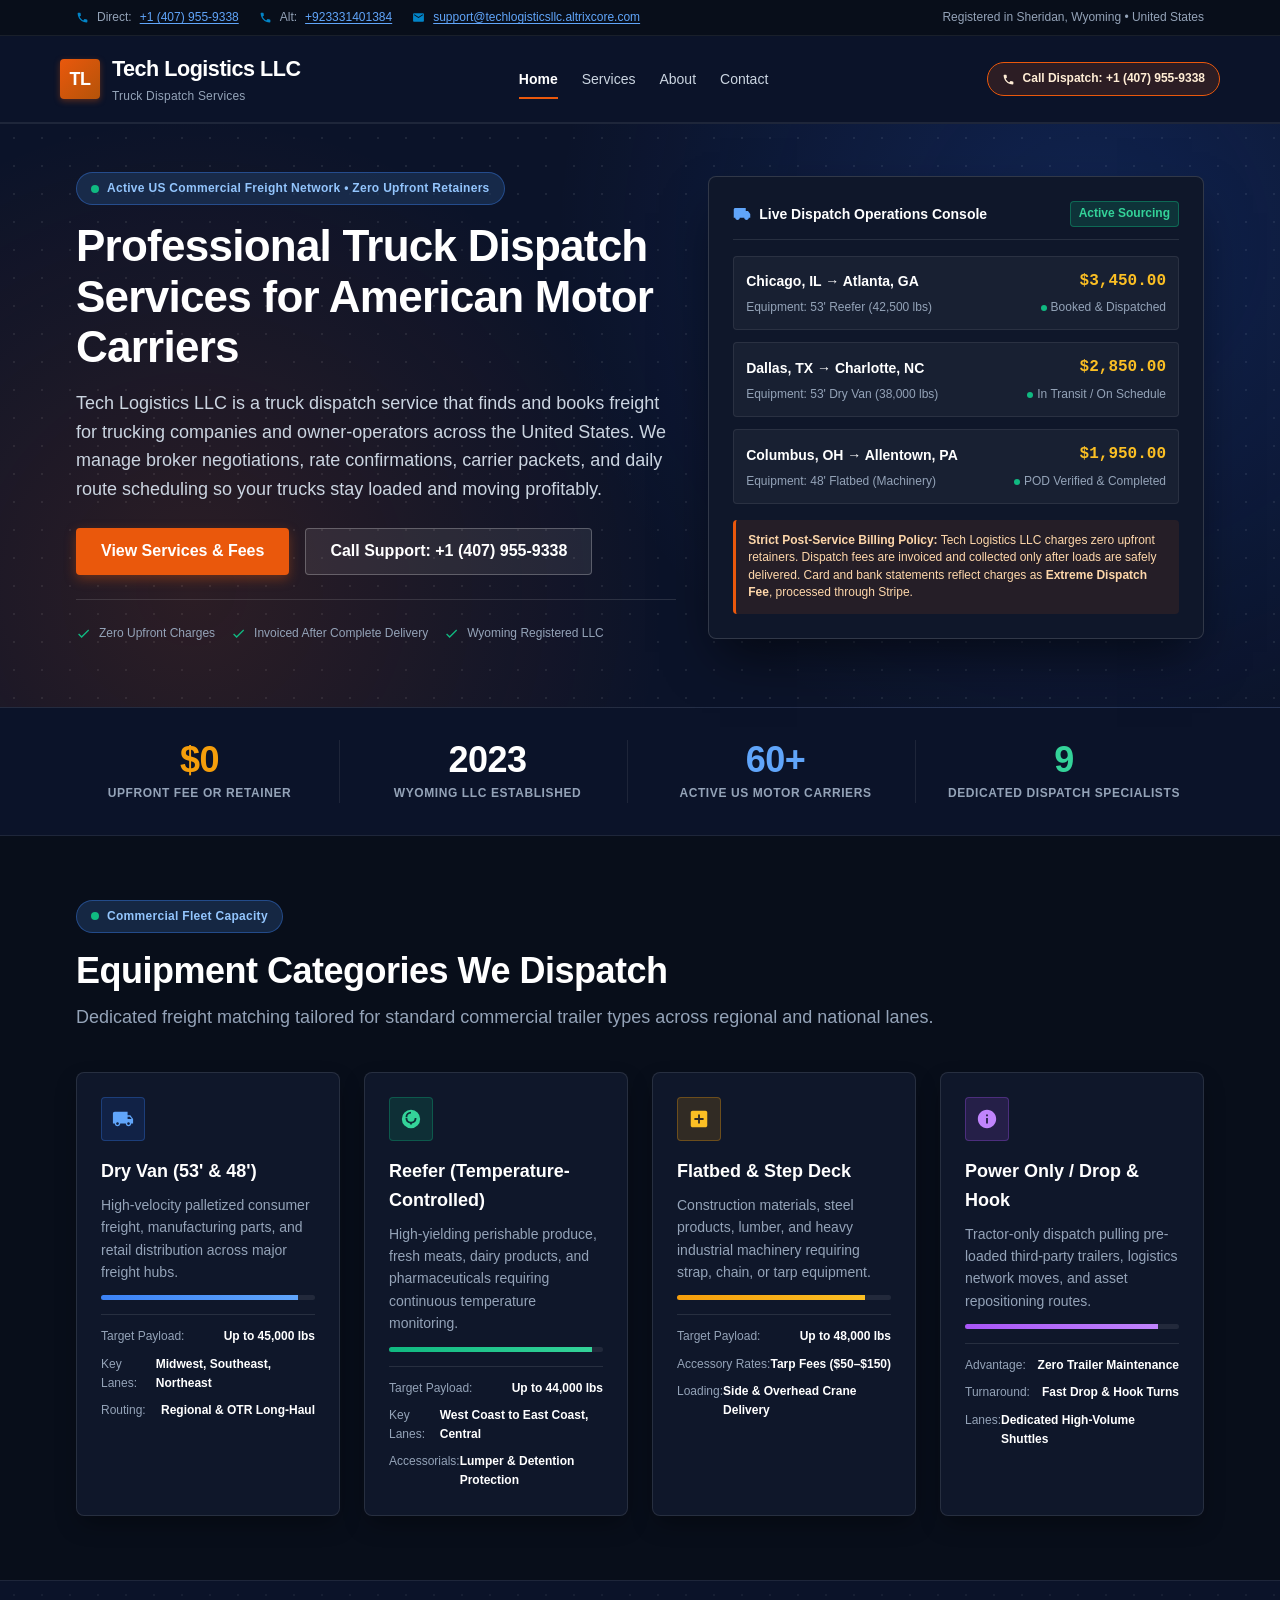
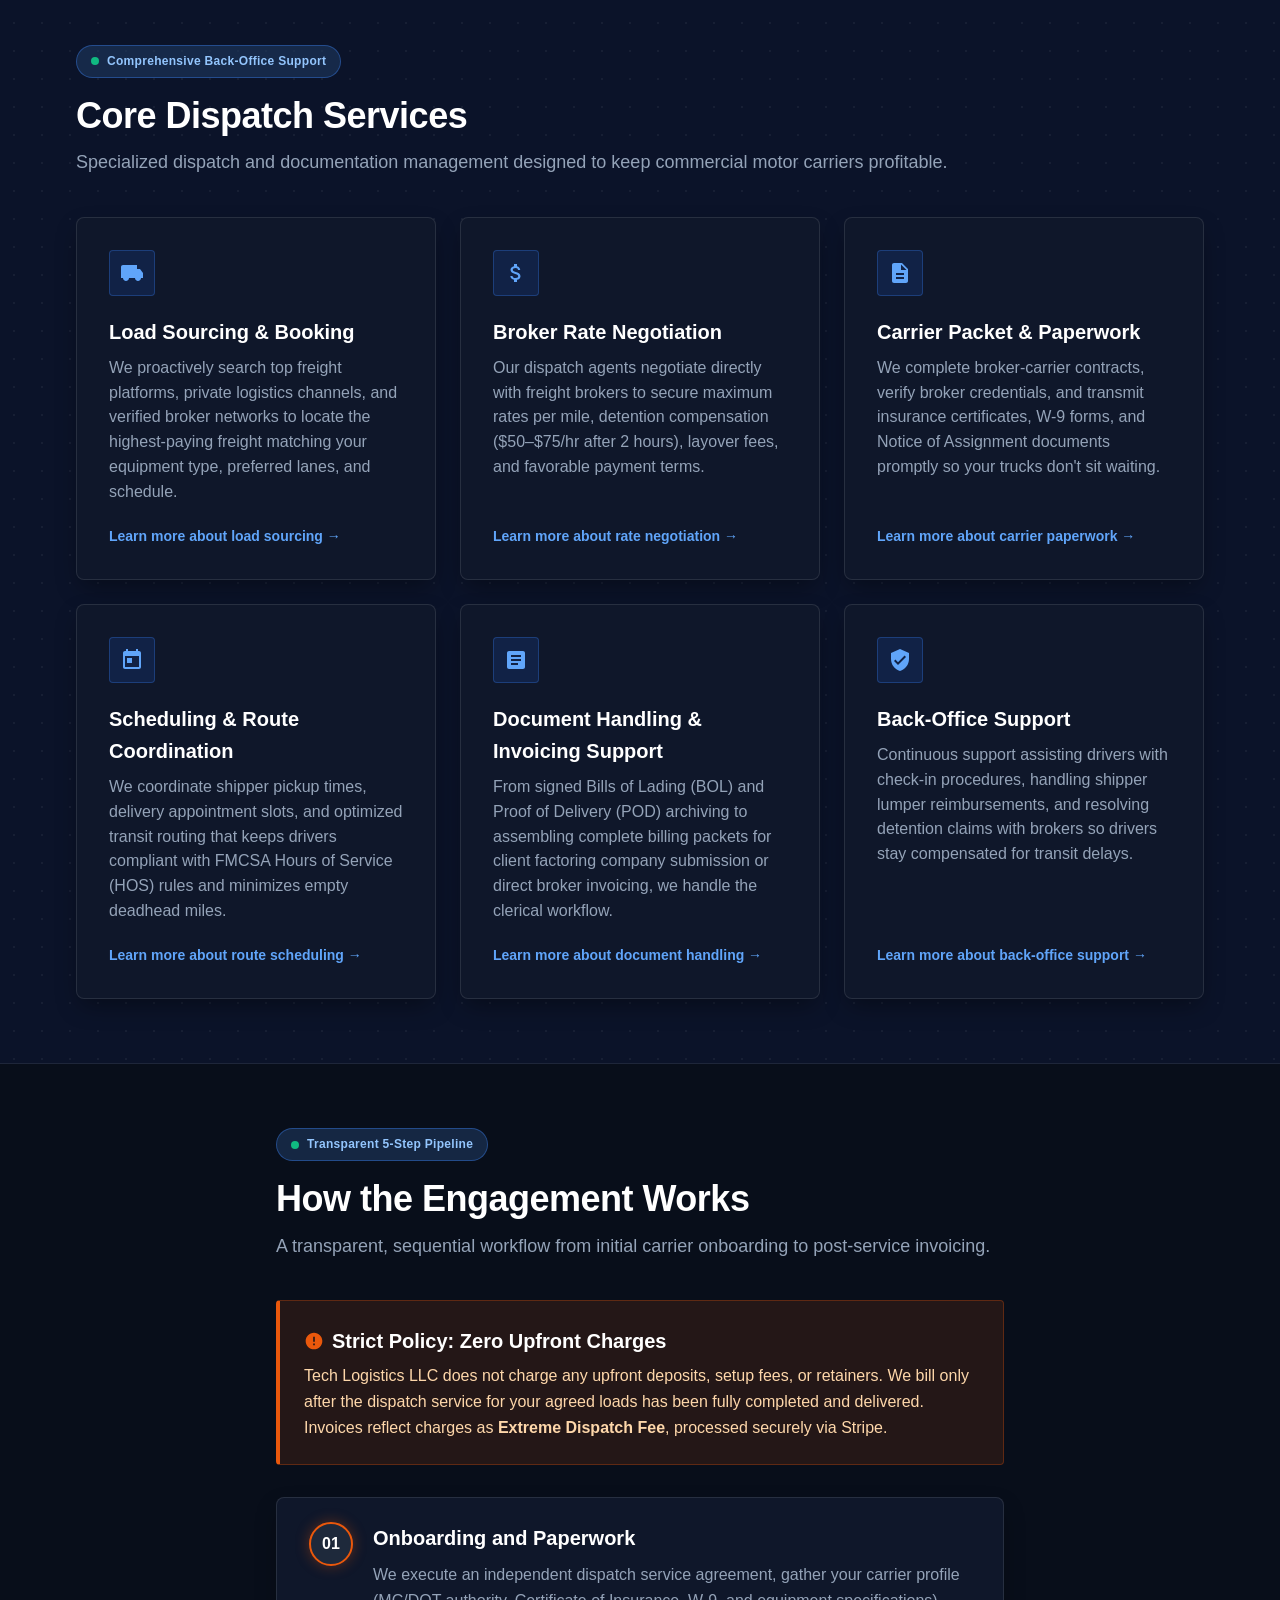
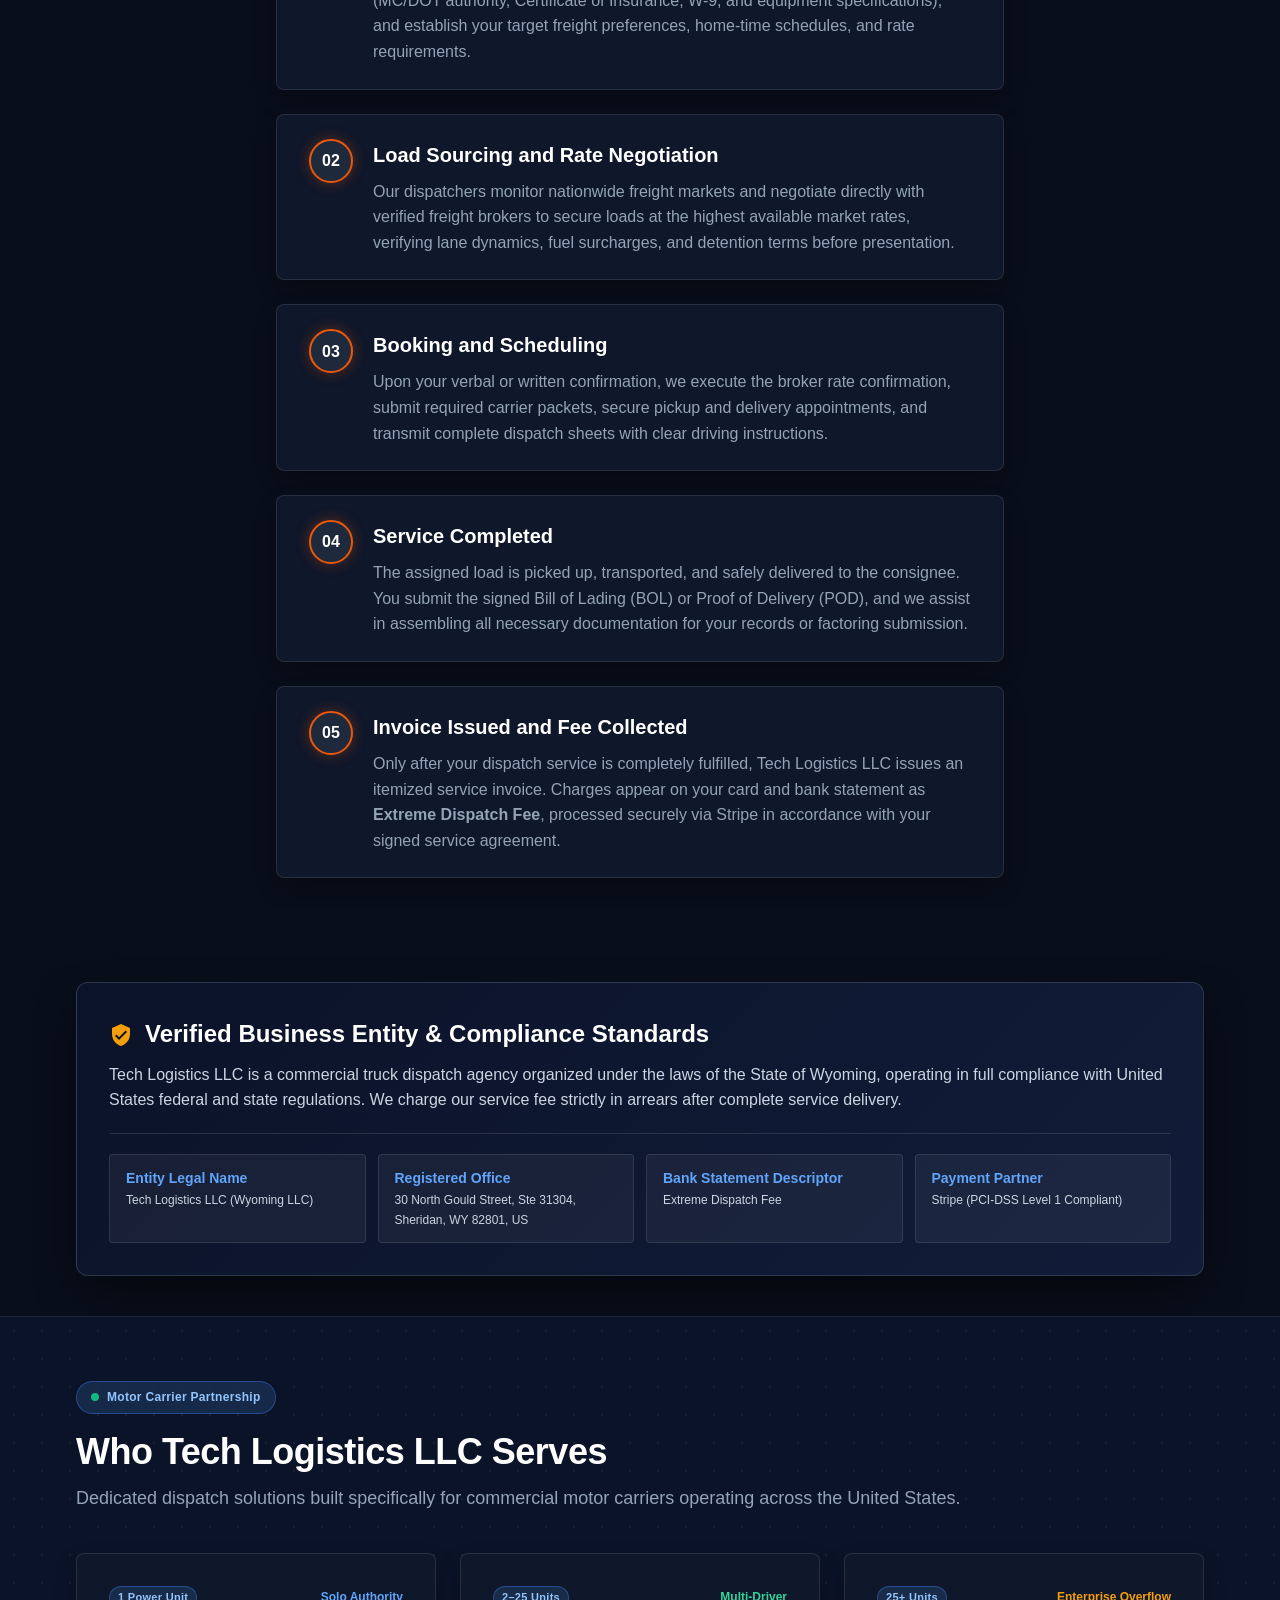
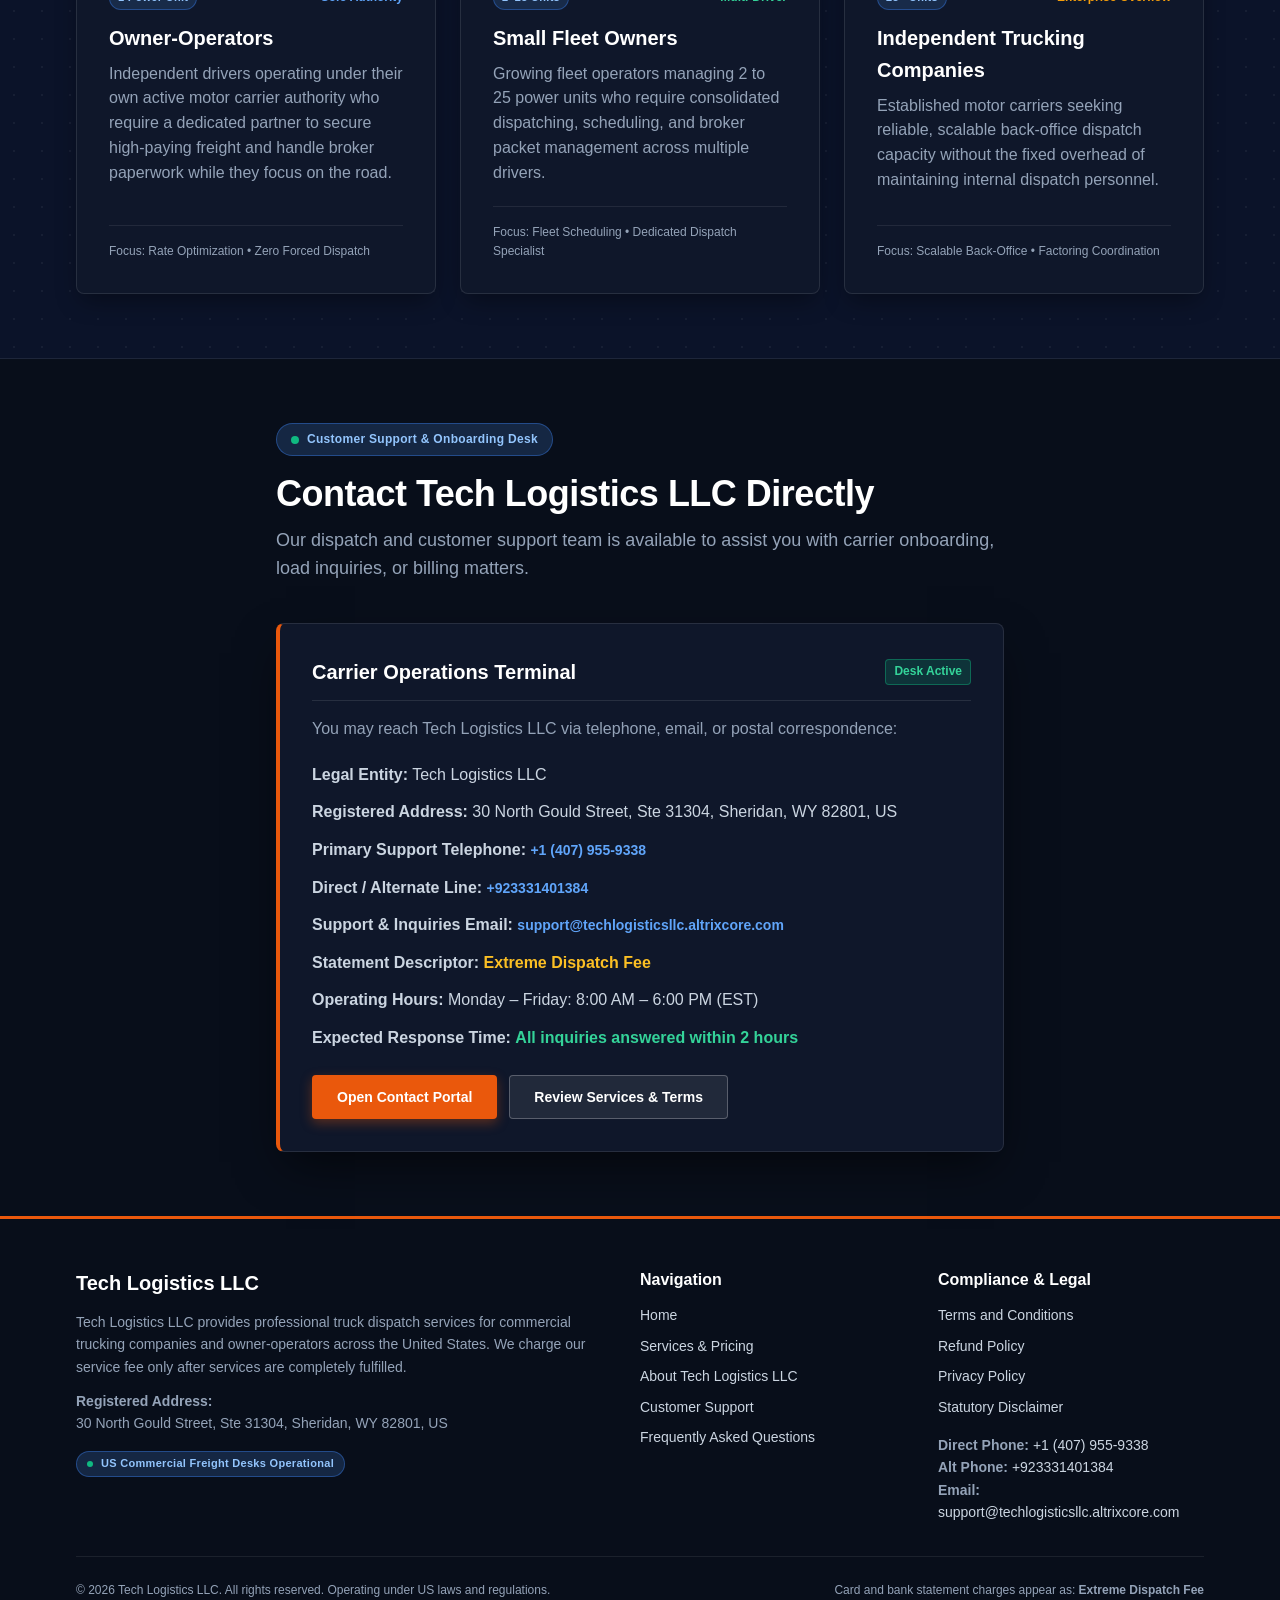
==== commit 517deb8a: "feat: complete executive dark command redesign across homepage and all subpages" ====
--- a/index.html
+++ b/index.html
@@ -6,7 +6,7 @@
   <title>Tech Logistics LLC | Truck Dispatch Services for US Carriers</title>
   <meta name="description" content="Tech Logistics LLC provides professional truck dispatch services for trucking companies and owner-operators across the United States with no upfront charges.">
   <link rel="icon" type="image/svg+xml" href="favicon.svg">
-  <link rel="stylesheet" href="styles.css?v=3.0">
+  <link rel="stylesheet" href="styles.css?v=3.1">
   
   <!-- JSON-LD LocalBusiness Structured Data for Compliance & Search Verification -->
   <script type="application/ld+json">
@@ -208,7 +208,7 @@
             <div class="stat-label">Active US Motor Carriers</div>
           </div>
           <div class="stat-item">
-            <div class="stat-value">9</div>
+            <div class="stat-value" style="color: #34d399;">9</div>
             <div class="stat-label">Dedicated Dispatch Specialists</div>
           </div>
         </div>
@@ -219,7 +219,10 @@
     <section class="section">
       <div class="container">
         <div class="section-header">
-          <div class="section-eyebrow">Fleet Capacity &amp; Coverage</div>
+          <div class="live-pill-badge">
+            <span class="pulse-radar" aria-hidden="true"></span>
+            <span>Commercial Fleet Capacity</span>
+          </div>
           <h2 class="section-title">Equipment Categories We Dispatch</h2>
           <p class="section-subtitle">Dedicated freight matching tailored for standard commercial trailer types across regional and national lanes.</p>
         </div>
@@ -227,13 +230,16 @@
         <div class="equipment-grid">
           <!-- Dry Van -->
           <article class="equipment-card">
-            <div class="equipment-icon-wrap" aria-hidden="true" style="background: #eff6ff; color: #1d4ed8;">
+            <div class="equipment-icon-wrap" aria-hidden="true" style="background: rgba(37, 99, 235, 0.15); color: #60a5fa; border: 1px solid rgba(59, 130, 246, 0.3);">
               <svg viewBox="0 0 24 24"><path d="M20 8h-3V4H3c-1.1 0-2 .9-2 2v11h2c0 1.66 1.34 3 3 3s3-1.34 3-3h6c0 1.66 1.34 3 3 3s3-1.34 3-3h2v-5l-3-4zM6 18.5c-.83 0-1.5-.67-1.5-1.5s.67-1.5 1.5-1.5 1.5.67 1.5 1.5-.67 1.5-1.5 1.5zm13.5-9l1.96 2.5H17V9.5h2.5zm-1.5 9c-.83 0-1.5-.67-1.5-1.5s.67-1.5 1.5-1.5 1.5.67 1.5 1.5-.67 1.5-1.5 1.5z"/></svg>
             </div>
             <h3 class="equipment-title">Dry Van (53' &amp; 48')</h3>
-            <p style="color: var(--color-slate-600); font-size: var(--font-size-sm); margin-bottom: var(--space-3);">
+            <p style="color: #94a3b8; font-size: var(--font-size-sm); margin-bottom: var(--space-3);">
               High-velocity palletized consumer freight, manufacturing parts, and retail distribution across major freight hubs.
             </p>
+            <div style="background: rgba(255, 255, 255, 0.08); border-radius: 9999px; height: 5px; margin: 10px 0 14px 0; overflow: hidden;">
+              <div style="background: linear-gradient(90deg, #3b82f6, #60a5fa); width: 92%; height: 100%;"></div>
+            </div>
             <ul class="equipment-spec-list">
               <li><span>Target Payload:</span> <strong>Up to 45,000 lbs</strong></li>
               <li><span>Key Lanes:</span> <strong>Midwest, Southeast, Northeast</strong></li>
@@ -243,13 +249,16 @@
 
           <!-- Reefer -->
           <article class="equipment-card">
-            <div class="equipment-icon-wrap" aria-hidden="true" style="background: #ecfdf5; color: #059669;">
+            <div class="equipment-icon-wrap" aria-hidden="true" style="background: rgba(16, 185, 129, 0.15); color: #34d399; border: 1px solid rgba(16, 185, 129, 0.3);">
               <svg viewBox="0 0 24 24"><path d="M12 2a10 10 0 100 20 10 10 0 000-20zm1 14.93V18h-2v-1.07A6.002 6.002 0 016 11h2a4 4 0 004 4 4 4 0 004-4h2a6.002 6.002 0 01-5 5.93zM12 6a4 4 0 00-4 4H6a6 6 0 016-6v2z"/></svg>
             </div>
             <h3 class="equipment-title">Reefer (Temperature-Controlled)</h3>
-            <p style="color: var(--color-slate-600); font-size: var(--font-size-sm); margin-bottom: var(--space-3);">
+            <p style="color: #94a3b8; font-size: var(--font-size-sm); margin-bottom: var(--space-3);">
               High-yielding perishable produce, fresh meats, dairy products, and pharmaceuticals requiring continuous temperature monitoring.
             </p>
+            <div style="background: rgba(255, 255, 255, 0.08); border-radius: 9999px; height: 5px; margin: 10px 0 14px 0; overflow: hidden;">
+              <div style="background: linear-gradient(90deg, #10b981, #34d399); width: 95%; height: 100%;"></div>
+            </div>
             <ul class="equipment-spec-list">
               <li><span>Target Payload:</span> <strong>Up to 44,000 lbs</strong></li>
               <li><span>Key Lanes:</span> <strong>West Coast to East Coast, Central</strong></li>
@@ -259,13 +268,16 @@
 
           <!-- Flatbed & Step Deck -->
           <article class="equipment-card">
-            <div class="equipment-icon-wrap" aria-hidden="true" style="background: #fffbeb; color: #d97706;">
+            <div class="equipment-icon-wrap" aria-hidden="true" style="background: rgba(245, 158, 11, 0.15); color: #fbbf24; border: 1px solid rgba(245, 158, 11, 0.3);">
               <svg viewBox="0 0 24 24"><path d="M19 3H5c-1.1 0-2 .9-2 2v14c0 1.1.9 2 2 2h14c1.1 0 2-.9 2-2V5c0-1.1-.9-2-2-2zm-2 10h-4v4h-2v-4H7v-2h4V7h2v4h4v2z"/></svg>
             </div>
             <h3 class="equipment-title">Flatbed &amp; Step Deck</h3>
-            <p style="color: var(--color-slate-600); font-size: var(--font-size-sm); margin-bottom: var(--space-3);">
+            <p style="color: #94a3b8; font-size: var(--font-size-sm); margin-bottom: var(--space-3);">
               Construction materials, steel products, lumber, and heavy industrial machinery requiring strap, chain, or tarp equipment.
             </p>
+            <div style="background: rgba(255, 255, 255, 0.08); border-radius: 9999px; height: 5px; margin: 10px 0 14px 0; overflow: hidden;">
+              <div style="background: linear-gradient(90deg, #f59e0b, #fbbf24); width: 88%; height: 100%;"></div>
+            </div>
             <ul class="equipment-spec-list">
               <li><span>Target Payload:</span> <strong>Up to 48,000 lbs</strong></li>
               <li><span>Accessory Rates:</span> <strong>Tarp Fees ($50–$150)</strong></li>
@@ -275,13 +287,16 @@
 
           <!-- Power Only -->
           <article class="equipment-card">
-            <div class="equipment-icon-wrap" aria-hidden="true" style="background: #f5f3ff; color: #7c3aed;">
+            <div class="equipment-icon-wrap" aria-hidden="true" style="background: rgba(168, 85, 247, 0.15); color: #c084fc; border: 1px solid rgba(168, 85, 247, 0.3);">
               <svg viewBox="0 0 24 24"><path d="M12 2C6.48 2 2 6.48 2 12s4.48 10 10 10 10-4.48 10-10S17.52 2 12 2zm1 15h-2v-6h2v6zm0-8h-2V7h2v2z"/></svg>
             </div>
             <h3 class="equipment-title">Power Only / Drop &amp; Hook</h3>
-            <p style="color: var(--color-slate-600); font-size: var(--font-size-sm); margin-bottom: var(--space-3);">
+            <p style="color: #94a3b8; font-size: var(--font-size-sm); margin-bottom: var(--space-3);">
               Tractor-only dispatch pulling pre-loaded third-party trailers, logistics network moves, and asset repositioning routes.
             </p>
+            <div style="background: rgba(255, 255, 255, 0.08); border-radius: 9999px; height: 5px; margin: 10px 0 14px 0; overflow: hidden;">
+              <div style="background: linear-gradient(90deg, #a855f7, #c084fc); width: 90%; height: 100%;"></div>
+            </div>
             <ul class="equipment-spec-list">
               <li><span>Advantage:</span> <strong>Zero Trailer Maintenance</strong></li>
               <li><span>Turnaround:</span> <strong>Fast Drop &amp; Hook Turns</strong></li>
@@ -296,7 +311,10 @@
     <section class="section section-alt" aria-labelledby="servicesHeading">
       <div class="container">
         <div class="section-header">
-          <div class="section-eyebrow">Comprehensive Back-Office Support</div>
+          <div class="live-pill-badge">
+            <span class="pulse-radar" aria-hidden="true"></span>
+            <span>Comprehensive Back-Office Support</span>
+          </div>
           <h2 id="servicesHeading" class="section-title">Core Dispatch Services</h2>
           <p class="section-subtitle">Specialized dispatch and documentation management designed to keep commercial motor carriers profitable.</p>
         </div>
@@ -371,25 +389,31 @@
       </div>
     </section>
 
-    <!-- How the Engagement Works (Strict Sequence) -->
+    <!-- How the Engagement Works (Strict Sequence Pipeline) -->
     <section class="section" aria-labelledby="workflowHeading">
       <div class="container content-measure">
         <div class="section-header">
-          <div class="section-eyebrow">Operational Workflow</div>
+          <div class="live-pill-badge">
+            <span class="pulse-radar" aria-hidden="true"></span>
+            <span>Transparent 5-Step Pipeline</span>
+          </div>
           <h2 id="workflowHeading" class="section-title">How the Engagement Works</h2>
           <p class="section-subtitle">A transparent, sequential workflow from initial carrier onboarding to post-service invoicing.</p>
         </div>
 
-        <div class="notice-box notice-box-accent">
-          <h3>Strict Policy: No Upfront Charges</h3>
+        <div class="notice-box notice-box-accent" style="margin-bottom: var(--space-8);">
+          <div style="display: flex; align-items: center; gap: 8px; margin-bottom: 6px;">
+            <svg style="width: 20px; height: 20px; fill: var(--color-brand-accent);" viewBox="0 0 24 24"><path d="M12 2C6.48 2 2 6.48 2 12s4.48 10 10 10 10-4.48 10-10S17.52 2 12 2zm1 15h-2v-2h2v2zm0-4h-2V7h2v6z"/></svg>
+            <h3 style="margin-bottom: 0;">Strict Policy: Zero Upfront Charges</h3>
+          </div>
           <p>
-            Tech Logistics LLC does not charge any upfront deposits, setup fees, or retainers. We bill only after the dispatch service for your agreed loads has been fully completed and delivered.
+            Tech Logistics LLC does not charge any upfront deposits, setup fees, or retainers. We bill only after the dispatch service for your agreed loads has been fully completed and delivered. Invoices reflect charges as <strong>Extreme Dispatch Fee</strong>, processed securely via Stripe.
           </p>
         </div>
 
         <ol class="sequence-list">
           <li class="sequence-item">
-            <div class="sequence-number" aria-hidden="true">1</div>
+            <div class="sequence-number" aria-hidden="true">01</div>
             <div class="sequence-content">
               <h3>Onboarding and Paperwork</h3>
               <p>
@@ -399,7 +423,7 @@
           </li>
 
           <li class="sequence-item">
-            <div class="sequence-number" aria-hidden="true">2</div>
+            <div class="sequence-number" aria-hidden="true">02</div>
             <div class="sequence-content">
               <h3>Load Sourcing and Rate Negotiation</h3>
               <p>
@@ -409,7 +433,7 @@
           </li>
 
           <li class="sequence-item">
-            <div class="sequence-number" aria-hidden="true">3</div>
+            <div class="sequence-number" aria-hidden="true">03</div>
             <div class="sequence-content">
               <h3>Booking and Scheduling</h3>
               <p>
@@ -419,7 +443,7 @@
           </li>
 
           <li class="sequence-item">
-            <div class="sequence-number" aria-hidden="true">4</div>
+            <div class="sequence-number" aria-hidden="true">04</div>
             <div class="sequence-content">
               <h3>Service Completed</h3>
               <p>
@@ -429,7 +453,7 @@
           </li>
 
           <li class="sequence-item">
-            <div class="sequence-number" aria-hidden="true">5</div>
+            <div class="sequence-number" aria-hidden="true">05</div>
             <div class="sequence-content">
               <h3>Invoice Issued and Fee Collected</h3>
               <p>
@@ -477,31 +501,55 @@
     <section class="section section-alt" aria-labelledby="audienceHeading">
       <div class="container">
         <div class="section-header">
-          <div class="section-eyebrow">Motor Carrier Partnership</div>
+          <div class="live-pill-badge">
+            <span class="pulse-radar" aria-hidden="true"></span>
+            <span>Motor Carrier Partnership</span>
+          </div>
           <h2 id="audienceHeading" class="section-title">Who Tech Logistics LLC Serves</h2>
           <p class="section-subtitle">Dedicated dispatch solutions built specifically for commercial motor carriers operating across the United States.</p>
         </div>
 
         <div class="services-grid">
           <article class="service-card">
+            <div style="display: flex; align-items: center; justify-content: space-between; margin-bottom: var(--space-3);">
+              <span class="live-pill-badge" style="margin-bottom: 0; font-size: 11px; padding: 2px 8px;">1 Power Unit</span>
+              <span style="color: #60a5fa; font-size: var(--font-size-xs); font-weight: 700;">Solo Authority</span>
+            </div>
             <h3 class="service-card-title">Owner-Operators</h3>
             <p class="service-card-desc">
               Independent drivers operating under their own active motor carrier authority who require a dedicated partner to secure high-paying freight and handle broker paperwork while they focus on the road.
             </p>
-          </article>
-
-          <article class="service-card">
+            <div style="margin-top: auto; padding-top: var(--space-4); border-top: 1px solid rgba(255, 255, 255, 0.08); font-size: var(--font-size-xs); color: #94a3b8;">
+              <span>Focus: Rate Optimization &bull; Zero Forced Dispatch</span>
+            </div>
+          </article>
+
+          <article class="service-card">
+            <div style="display: flex; align-items: center; justify-content: space-between; margin-bottom: var(--space-3);">
+              <span class="live-pill-badge" style="margin-bottom: 0; font-size: 11px; padding: 2px 8px;">2–25 Units</span>
+              <span style="color: #34d399; font-size: var(--font-size-xs); font-weight: 700;">Multi-Driver</span>
+            </div>
             <h3 class="service-card-title">Small Fleet Owners</h3>
             <p class="service-card-desc">
               Growing fleet operators managing 2 to 25 power units who require consolidated dispatching, scheduling, and broker packet management across multiple drivers.
             </p>
-          </article>
-
-          <article class="service-card">
+            <div style="margin-top: auto; padding-top: var(--space-4); border-top: 1px solid rgba(255, 255, 255, 0.08); font-size: var(--font-size-xs); color: #94a3b8;">
+              <span>Focus: Fleet Scheduling &bull; Dedicated Dispatch Specialist</span>
+            </div>
+          </article>
+
+          <article class="service-card">
+            <div style="display: flex; align-items: center; justify-content: space-between; margin-bottom: var(--space-3);">
+              <span class="live-pill-badge" style="margin-bottom: 0; font-size: 11px; padding: 2px 8px;">25+ Units</span>
+              <span style="color: #f59e0b; font-size: var(--font-size-xs); font-weight: 700;">Enterprise Overflow</span>
+            </div>
             <h3 class="service-card-title">Independent Trucking Companies</h3>
             <p class="service-card-desc">
               Established motor carriers seeking reliable, scalable back-office dispatch capacity without the fixed overhead of maintaining internal dispatch personnel.
             </p>
+            <div style="margin-top: auto; padding-top: var(--space-4); border-top: 1px solid rgba(255, 255, 255, 0.08); font-size: var(--font-size-xs); color: #94a3b8;">
+              <span>Focus: Scalable Back-Office &bull; Factoring Coordination</span>
+            </div>
           </article>
         </div>
       </div>
@@ -511,29 +559,35 @@
     <section class="section" aria-labelledby="homeContactHeading">
       <div class="container content-measure">
         <div class="section-header">
-          <div class="section-eyebrow">Customer Support &amp; Onboarding</div>
+          <div class="live-pill-badge">
+            <span class="pulse-radar" aria-hidden="true"></span>
+            <span>Customer Support &amp; Onboarding Desk</span>
+          </div>
           <h2 id="homeContactHeading" class="section-title">Contact Tech Logistics LLC Directly</h2>
           <p class="section-subtitle">Our dispatch and customer support team is available to assist you with carrier onboarding, load inquiries, or billing matters.</p>
         </div>
 
-        <div class="service-card" style="border-left: 4px solid var(--color-brand-accent);">
-          <h3 class="service-card-title">Registered Office &amp; Support Channels</h3>
+        <div class="service-card" style="border-left: 4px solid var(--color-brand-accent); background: #0f172a; box-shadow: 0 20px 45px -10px rgba(0, 0, 0, 0.6);">
+          <div style="display: flex; justify-content: space-between; align-items: center; margin-bottom: var(--space-4); border-bottom: 1px solid rgba(255, 255, 255, 0.1); padding-bottom: var(--space-3);">
+            <h3 class="service-card-title" style="margin-bottom: 0;">Carrier Operations Terminal</h3>
+            <span class="console-badge-active">Desk Active</span>
+          </div>
           <p class="service-card-desc">
             You may reach Tech Logistics LLC via telephone, email, or postal correspondence:
           </p>
-          <ul style="list-style: none; display: flex; flex-direction: column; gap: var(--space-3); margin-bottom: var(--space-6);">
+          <ul style="list-style: none; display: flex; flex-direction: column; gap: var(--space-3); margin-bottom: var(--space-6); color: #cbd5e1;">
             <li><strong>Legal Entity:</strong> Tech Logistics LLC</li>
             <li><strong>Registered Address:</strong> 30 North Gould Street, Ste 31304, Sheridan, WY 82801, US</li>
-            <li><strong>Primary Support Telephone:</strong> <a href="tel:+14079559338">+1 (407) 955-9338</a></li>
-            <li><strong>Direct / Alternate Line:</strong> <a href="tel:+923331401384">+923331401384</a></li>
-            <li><strong>Support &amp; Inquiries Email:</strong> <a href="mailto:support@techlogisticsllc.altrixcore.com">support@techlogisticsllc.altrixcore.com</a></li>
-            <li><strong>Statement Descriptor:</strong> Extreme Dispatch Fee</li>
+            <li><strong>Primary Support Telephone:</strong> <a href="tel:+14079559338" style="color: #60a5fa; font-weight: 700;">+1 (407) 955-9338</a></li>
+            <li><strong>Direct / Alternate Line:</strong> <a href="tel:+923331401384" style="color: #60a5fa; font-weight: 700;">+923331401384</a></li>
+            <li><strong>Support &amp; Inquiries Email:</strong> <a href="mailto:support@techlogisticsllc.altrixcore.com" style="color: #60a5fa; font-weight: 700;">support@techlogisticsllc.altrixcore.com</a></li>
+            <li><strong>Statement Descriptor:</strong> <span style="color: #fbbf24; font-weight: 700;">Extreme Dispatch Fee</span></li>
             <li><strong>Operating Hours:</strong> Monday – Friday: 8:00 AM – 6:00 PM (EST)</li>
-            <li><strong>Response Time:</strong> All inquiries answered within 2 hours</li>
+            <li><strong>Expected Response Time:</strong> <span style="color: #34d399; font-weight: 700;">All inquiries answered within 2 hours</span></li>
           </ul>
-          <div>
+          <div style="display: flex; flex-wrap: wrap; gap: var(--space-3);">
             <a href="contact.html" class="btn btn-primary">Open Contact Portal</a>
-            <a href="services.html" class="btn btn-secondary" style="margin-left: var(--space-3);">Review Services &amp; Terms</a>
+            <a href="services.html" class="btn btn-outline-white">Review Services &amp; Terms</a>
           </div>
         </div>
       </div>
@@ -550,6 +604,12 @@
             Tech Logistics LLC provides professional truck dispatch services for commercial trucking companies and owner-operators across the United States. We charge our service fee only after services are completely fulfilled.
           </p>
           <address class="footer-address-block"><strong>Registered Address:</strong><br>30 North Gould Street, Ste 31304, Sheridan, WY 82801, US</address>
+          <div style="margin-top: var(--space-4);">
+            <span class="live-pill-badge" style="font-size: 11px; padding: 3px 10px; margin-bottom: 0;">
+              <span class="pulse-radar" style="width: 6px; height: 6px;" aria-hidden="true"></span>
+              <span>US Commercial Freight Desks Operational</span>
+            </span>
+          </div>
         </div>
 
         <div class="footer-col">
--- a/styles.css
+++ b/styles.css
@@ -93,8 +93,8 @@
   font-family: var(--font-sans);
   font-size: var(--font-size-base);
   line-height: 1.6;
-  color: var(--color-text-dark);
-  background-color: var(--color-surface-bg);
+  color: #cbd5e1;
+  background-color: var(--color-navy-950);
   min-height: 100vh;
   display: flex;
   flex-direction: column;
@@ -110,14 +110,14 @@
 }
 
 a {
-  color: var(--color-brand-blue);
+  color: #60a5fa;
   text-decoration: underline;
   text-decoration-thickness: 1px;
   text-underline-offset: 2px;
 }
 
 a:hover, a:focus-visible {
-  color: var(--color-brand-accent);
+  color: #fb923c;
 }
 
 img, svg {
@@ -610,16 +610,20 @@
 }
 
 /* ==========================================================================
-   Sections & Cards
+   Sections & Cards (Executive Dark Command Design)
    ========================================================================== */
 .section {
   padding: var(--space-16) 0;
+  background-color: var(--color-navy-950);
+  position: relative;
 }
 
 .section-alt {
-  background-color: var(--color-surface-card);
-  border-top: 1px solid var(--color-border);
-  border-bottom: 1px solid var(--color-border);
+  background-color: var(--color-navy-900);
+  background-image: radial-gradient(rgba(255, 255, 255, 0.05) 1px, transparent 1px);
+  background-size: 28px 28px;
+  border-top: 1px solid rgba(255, 255, 255, 0.08);
+  border-bottom: 1px solid rgba(255, 255, 255, 0.08);
 }
 
 .section-header {
@@ -644,9 +648,9 @@
 }
 
 .section-title {
-  font-size: 2.125rem;
-  font-weight: 800;
-  color: var(--color-navy-950);
+  font-size: 2.25rem;
+  font-weight: 800;
+  color: #ffffff;
   line-height: 1.2;
   margin-bottom: var(--space-3);
   letter-spacing: -0.5px;
@@ -654,7 +658,7 @@
 
 .section-subtitle {
   font-size: var(--font-size-md);
-  color: var(--color-slate-600);
+  color: #94a3b8;
   line-height: 1.55;
 }
 
@@ -666,27 +670,29 @@
 }
 
 .service-card {
-  background-color: var(--color-surface-card);
-  border: 1px solid var(--color-border);
+  background-color: #0f172a;
+  border: 1px solid rgba(255, 255, 255, 0.1);
   border-radius: var(--radius-md);
   padding: var(--space-8);
-  box-shadow: var(--shadow-sm);
+  box-shadow: 0 10px 25px -5px rgba(0, 0, 0, 0.4);
   display: flex;
   flex-direction: column;
   transition: transform 200ms ease, box-shadow 200ms ease, border-color 200ms ease;
+  color: #cbd5e1;
 }
 
 .service-card:hover {
   transform: translateY(-4px);
-  box-shadow: var(--shadow-md);
-  border-color: #cbd5e1;
+  box-shadow: 0 20px 35px -5px rgba(0, 0, 0, 0.6);
+  border-color: rgba(96, 165, 250, 0.4);
 }
 
 .service-card-icon {
   width: 46px;
   height: 46px;
-  background-color: #eff6ff;
-  color: var(--color-brand-blue);
+  background-color: rgba(37, 99, 235, 0.15);
+  color: #60a5fa;
+  border: 1px solid rgba(59, 130, 246, 0.3);
   display: flex;
   align-items: center;
   justify-content: center;
@@ -703,13 +709,13 @@
 .service-card-title {
   font-size: var(--font-size-lg);
   font-weight: 800;
-  color: var(--color-navy-950);
+  color: #ffffff;
   margin-bottom: var(--space-2);
 }
 
 .service-card-desc {
   font-size: var(--font-size-base);
-  color: var(--color-slate-600);
+  color: #94a3b8;
   line-height: 1.55;
   margin-bottom: var(--space-5);
   flex-grow: 1;
@@ -718,10 +724,16 @@
 .service-card a {
   font-weight: 600;
   font-size: var(--font-size-sm);
-  color: var(--color-brand-primary);
+  color: #60a5fa;
   display: inline-flex;
   align-items: center;
   gap: 4px;
+  text-decoration: none;
+}
+
+.service-card a:hover {
+  color: #fb923c;
+  text-decoration: underline;
 }
 
 /* Equipment Matrix */
@@ -732,17 +744,19 @@
 }
 
 .equipment-card {
-  background: #ffffff;
-  border: 1px solid var(--color-border);
+  background: #0f172a;
+  border: 1px solid rgba(255, 255, 255, 0.1);
   border-radius: var(--radius-md);
   padding: var(--space-6);
-  box-shadow: var(--shadow-sm);
-  transition: transform 200ms ease, box-shadow 200ms ease;
+  box-shadow: 0 10px 25px -5px rgba(0, 0, 0, 0.4);
+  transition: transform 200ms ease, box-shadow 200ms ease, border-color 200ms ease;
+  color: #cbd5e1;
 }
 
 .equipment-card:hover {
-  transform: translateY(-3px);
-  box-shadow: var(--shadow-md);
+  transform: translateY(-4px);
+  box-shadow: 0 20px 35px -5px rgba(0, 0, 0, 0.6);
+  border-color: rgba(96, 165, 250, 0.4);
 }
 
 .equipment-icon-wrap {
@@ -764,20 +778,20 @@
 .equipment-title {
   font-size: var(--font-size-md);
   font-weight: 800;
-  color: var(--color-navy-950);
+  color: #ffffff;
   margin-bottom: var(--space-2);
 }
 
 .equipment-spec-list {
   list-style: none;
   font-size: var(--font-size-xs);
-  color: var(--color-slate-600);
+  color: #94a3b8;
   display: flex;
   flex-direction: column;
   gap: var(--space-2);
   margin-top: var(--space-3);
   padding-top: var(--space-3);
-  border-top: 1px solid var(--color-border);
+  border-top: 1px solid rgba(255, 255, 255, 0.1);
 }
 
 .equipment-spec-list li {
@@ -786,7 +800,7 @@
 }
 
 .equipment-spec-list strong {
-  color: var(--color-navy-950);
+  color: #ffffff;
 }
 
 /* ==========================================================================
@@ -803,18 +817,24 @@
   display: flex;
   gap: var(--space-5);
   align-items: flex-start;
-  background-color: var(--color-surface-card);
-  border: 1px solid var(--color-border);
+  background-color: #0f172a;
+  border: 1px solid rgba(255, 255, 255, 0.1);
   border-radius: var(--radius-md);
   padding: var(--space-6) var(--space-8);
-  box-shadow: var(--shadow-sm);
+  box-shadow: 0 10px 25px -5px rgba(0, 0, 0, 0.4);
+  transition: border-color 200ms ease;
+  color: #cbd5e1;
+}
+
+.sequence-item:hover {
+  border-color: rgba(96, 165, 250, 0.35);
 }
 
 .sequence-number {
   flex-shrink: 0;
-  width: 40px;
-  height: 40px;
-  background: var(--color-navy-900);
+  width: 44px;
+  height: 44px;
+  background: #1e293b;
   color: #ffffff;
   font-weight: 800;
   display: flex;
@@ -823,17 +843,18 @@
   border-radius: 50%;
   font-size: var(--font-size-base);
   border: 2px solid var(--color-brand-accent);
+  box-shadow: 0 0 14px rgba(234, 88, 12, 0.35);
 }
 
 .sequence-content h3 {
   font-size: var(--font-size-lg);
   font-weight: 800;
-  color: var(--color-navy-950);
+  color: #ffffff;
   margin-bottom: var(--space-2);
 }
 
 .sequence-content p {
-  color: var(--color-slate-600);
+  color: #94a3b8;
   line-height: 1.6;
 }
 
@@ -841,13 +862,13 @@
    Compliance & Trust Spotlight
    ========================================================================== */
 .compliance-spotlight-box {
-  background: linear-gradient(135deg, #0b1329 0%, #1e293b 100%);
-  border: 1px solid rgba(255, 255, 255, 0.12);
+  background: linear-gradient(135deg, #0b1329 0%, #111c38 100%);
+  border: 1px solid rgba(255, 255, 255, 0.14);
   border-radius: var(--radius-lg);
   padding: var(--space-8);
   color: #ffffff;
   margin: var(--space-10) 0;
-  box-shadow: var(--shadow-lg);
+  box-shadow: 0 20px 45px -10px rgba(0, 0, 0, 0.6);
 }
 
 .compliance-spotlight-box h3 {
@@ -898,30 +919,35 @@
 
 /* Callout Box */
 .notice-box {
-  background-color: var(--color-slate-50);
-  border: 1px solid var(--color-slate-300);
+  background-color: #0f172a;
+  border: 1px solid rgba(255, 255, 255, 0.12);
   border-left: 4px solid var(--color-brand-primary);
   padding: var(--space-6);
   border-radius: var(--radius-sm);
   margin: var(--space-6) 0;
+  color: #cbd5e1;
 }
 
 .notice-box-accent {
-  background-color: #fffbeb;
-  border-color: #fef3c7;
+  background-color: rgba(234, 88, 12, 0.12);
+  border-color: rgba(234, 88, 12, 0.3);
   border-left: 4px solid var(--color-brand-accent);
 }
 
 .notice-box h3, .notice-box h4 {
-  color: var(--color-navy-950);
+  color: #ffffff;
   font-size: var(--font-size-lg);
   font-weight: 800;
   margin-bottom: var(--space-2);
 }
 
 .notice-box p {
-  color: var(--color-slate-600);
+  color: #94a3b8;
   line-height: 1.6;
+}
+
+.notice-box-accent p {
+  color: #fed7aa;
 }
 
 .notice-box p + p {
@@ -934,10 +960,10 @@
 .pricing-table-container {
   overflow-x: auto;
   margin: var(--space-6) 0;
-  background-color: var(--color-surface-card);
-  border: 1px solid var(--color-border);
+  background-color: #0f172a;
+  border: 1px solid rgba(255, 255, 255, 0.12);
   border-radius: var(--radius-md);
-  box-shadow: var(--shadow-sm);
+  box-shadow: 0 10px 25px -5px rgba(0, 0, 0, 0.4);
 }
 
 .pricing-table {
@@ -950,13 +976,18 @@
 .pricing-table th,
 .pricing-table td {
   padding: var(--space-4) var(--space-6);
-  border-bottom: 1px solid var(--color-border);
+  border-bottom: 1px solid rgba(255, 255, 255, 0.08);
 }
 
 .pricing-table th {
-  background-color: var(--color-slate-100);
+  background-color: #1e293b;
   font-weight: 700;
-  color: var(--color-navy-950);
+  color: #ffffff;
+  border-bottom: 1px solid rgba(255, 255, 255, 0.12);
+}
+
+.pricing-table td {
+  color: #cbd5e1;
 }
 
 .pricing-table tr:last-child td {
@@ -965,7 +996,7 @@
 
 .pricing-table .rate-highlight {
   font-weight: 800;
-  color: var(--color-brand-primary);
+  color: #38bdf8;
 }
 
 /* ==========================================================================
@@ -973,20 +1004,20 @@
    ========================================================================== */
 .legal-page-header {
   padding: var(--space-10) 0 var(--space-6) 0;
-  border-bottom: 1px solid var(--color-border);
-  background-color: var(--color-surface-card);
+  border-bottom: 1px solid rgba(255, 255, 255, 0.1);
+  background-color: var(--color-navy-900);
 }
 
 .legal-title {
   font-size: 2.25rem;
   font-weight: 800;
-  color: var(--color-navy-950);
+  color: #ffffff;
   margin-bottom: var(--space-2);
 }
 
 .legal-meta {
   font-size: var(--font-size-sm);
-  color: var(--color-slate-500);
+  color: #94a3b8;
 }
 
 .legal-layout {
@@ -1000,8 +1031,8 @@
 .toc-nav {
   position: sticky;
   top: var(--space-6);
-  background-color: var(--color-surface-card);
-  border: 1px solid var(--color-border);
+  background-color: #0f172a;
+  border: 1px solid rgba(255, 255, 255, 0.12);
   border-radius: var(--radius-md);
   padding: var(--space-4);
   max-height: calc(100vh - var(--space-12));
@@ -1013,10 +1044,10 @@
   font-weight: 700;
   text-transform: uppercase;
   letter-spacing: 0.5px;
-  color: var(--color-slate-500);
+  color: #94a3b8;
   margin-bottom: var(--space-3);
   padding-bottom: var(--space-2);
-  border-bottom: 1px solid var(--color-border);
+  border-bottom: 1px solid rgba(255, 255, 255, 0.1);
 }
 
 .toc-list {
@@ -1028,7 +1059,7 @@
 }
 
 .toc-list a {
-  color: var(--color-slate-600);
+  color: #cbd5e1;
   text-decoration: none;
   display: block;
   padding: var(--space-1) 0;
@@ -1036,22 +1067,24 @@
 
 .toc-list a:hover,
 .toc-list a:focus-visible {
-  color: var(--color-brand-blue);
+  color: #60a5fa;
   font-weight: 600;
 }
 
 .legal-content {
-  background-color: var(--color-surface-card);
-  border: 1px solid var(--color-border);
+  background-color: #0f172a;
+  border: 1px solid rgba(255, 255, 255, 0.12);
   border-radius: var(--radius-md);
   padding: var(--space-8);
   line-height: 1.6;
+  color: #cbd5e1;
+  box-shadow: 0 10px 25px -5px rgba(0, 0, 0, 0.4);
 }
 
 .legal-content section {
   margin-bottom: var(--space-8);
   padding-bottom: var(--space-6);
-  border-bottom: 1px solid var(--color-border);
+  border-bottom: 1px solid rgba(255, 255, 255, 0.08);
 }
 
 .legal-content section:last-child {
@@ -1063,7 +1096,7 @@
 .legal-content h2 {
   font-size: var(--font-size-xl);
   font-weight: 800;
-  color: var(--color-navy-950);
+  color: #ffffff;
   margin-bottom: var(--space-3);
   scroll-margin-top: var(--space-6);
 }
@@ -1071,12 +1104,12 @@
 .legal-content h3 {
   font-size: var(--font-size-md);
   font-weight: 700;
-  color: var(--color-navy-950);
+  color: #ffffff;
   margin: var(--space-4) 0 var(--space-2) 0;
 }
 
 .legal-content p {
-  color: var(--color-slate-700);
+  color: #cbd5e1;
   margin-bottom: var(--space-4);
 }
 
@@ -1086,7 +1119,7 @@
 
 .legal-content li {
   margin-bottom: var(--space-2);
-  color: var(--color-slate-700);
+  color: #cbd5e1;
 }
 
 /* ==========================================================================
@@ -1112,38 +1145,38 @@
 .form-label {
   font-size: var(--font-size-sm);
   font-weight: 600;
-  color: var(--color-navy-950);
+  color: #e2e8f0;
 }
 
 .form-label span.req {
-  color: var(--color-error);
+  color: #f87171;
 }
 
 .form-control {
   font-family: inherit;
   font-size: var(--font-size-base);
   padding: 10px 14px;
-  border: 1px solid var(--color-border);
+  border: 1px solid rgba(255, 255, 255, 0.15);
   border-radius: var(--radius-sm);
-  background-color: #ffffff;
-  color: var(--color-text-dark);
+  background-color: #0b1329;
+  color: #ffffff;
   transition: border-color 150ms ease, box-shadow 150ms ease;
 }
 
 .form-control:focus {
   outline: none;
-  border-color: var(--color-brand-blue);
-  box-shadow: 0 0 0 3px rgba(37, 99, 235, 0.15);
+  border-color: #60a5fa;
+  box-shadow: 0 0 0 3px rgba(96, 165, 250, 0.2);
 }
 
 .form-control.is-invalid {
-  border-color: var(--color-error);
+  border-color: #ef4444;
 }
 
 .field-error {
   display: none;
   font-size: var(--font-size-xs);
-  color: var(--color-error);
+  color: #f87171;
   font-weight: 600;
 }
 
@@ -1158,12 +1191,13 @@
 
 .form-feedback-success {
   display: none;
-  background-color: #f0fdf4;
-  border: 1px solid #bbf7d0;
-  border-left: 4px solid var(--color-success);
+  background-color: rgba(16, 185, 129, 0.15);
+  border: 1px solid rgba(16, 185, 129, 0.3);
+  border-left: 4px solid var(--color-brand-emerald);
   padding: var(--space-6);
   border-radius: var(--radius-sm);
   margin-bottom: var(--space-6);
+  color: #ecfdf5;
 }
 
 .form-feedback-success.is-visible {
@@ -1326,6 +1360,145 @@
   }
 }
 
+/* ==========================================================================
+   Executive Page Headers & Subpage Enterprise Components
+   ========================================================================== */
+.page-hero-executive {
+  background-color: var(--color-navy-900);
+  background-image: 
+    radial-gradient(circle at 85% 20%, rgba(37, 99, 235, 0.2) 0%, transparent 45%),
+    radial-gradient(circle at 15% 80%, rgba(234, 88, 12, 0.15) 0%, transparent 40%),
+    radial-gradient(rgba(255, 255, 255, 0.08) 1px, transparent 1px);
+  background-size: 100% 100%, 100% 100%, 28px 28px;
+  color: #ffffff;
+  padding: var(--space-12) 0;
+  border-bottom: 1px solid rgba(255, 255, 255, 0.1);
+  position: relative;
+}
+
+.page-hero-title {
+  font-size: 2.5rem;
+  font-weight: 800;
+  color: #ffffff;
+  margin-bottom: var(--space-3);
+  letter-spacing: -0.5px;
+  line-height: 1.2;
+}
+
+.page-hero-lead {
+  font-size: var(--font-size-md);
+  color: #cbd5e1;
+  line-height: 1.6;
+  max-width: 720px;
+}
+
+/* Executive Pricing Cards */
+.pricing-cards-row {
+  display: grid;
+  grid-template-columns: repeat(auto-fit, minmax(320px, 1fr));
+  gap: var(--space-8);
+  margin-bottom: var(--space-10);
+}
+
+.pricing-card-elite {
+  background: #0f172a;
+  border: 1px solid rgba(255, 255, 255, 0.12);
+  border-radius: var(--radius-lg);
+  padding: var(--space-8);
+  box-shadow: 0 10px 25px -5px rgba(0, 0, 0, 0.5);
+  display: flex;
+  flex-direction: column;
+  transition: all 200ms ease;
+  position: relative;
+  color: #cbd5e1;
+}
+
+.pricing-card-elite:hover {
+  transform: translateY(-4px);
+  box-shadow: 0 20px 35px -5px rgba(0, 0, 0, 0.7);
+  border-color: rgba(96, 165, 250, 0.5);
+}
+
+.pricing-card-featured {
+  border-color: var(--color-brand-accent);
+  box-shadow: 0 15px 30px -5px rgba(234, 88, 12, 0.25);
+}
+
+.pricing-featured-badge {
+  position: absolute;
+  top: -14px;
+  left: var(--space-8);
+  background: var(--color-brand-accent);
+  color: #ffffff;
+  font-size: var(--font-size-xs);
+  font-weight: 800;
+  text-transform: uppercase;
+  letter-spacing: 0.8px;
+  padding: 4px 12px;
+  border-radius: 9999px;
+  box-shadow: 0 4px 10px rgba(234, 88, 12, 0.4);
+}
+
+.pricing-card-rate {
+  font-size: 2.75rem;
+  font-weight: 800;
+  color: #ffffff;
+  line-height: 1;
+  margin: var(--space-4) 0 var(--space-2) 0;
+  font-family: var(--font-mono);
+}
+
+.pricing-card-features {
+  list-style: none;
+  display: flex;
+  flex-direction: column;
+  gap: var(--space-3);
+  margin: var(--space-6) 0;
+  padding-top: var(--space-6);
+  border-top: 1px solid rgba(255, 255, 255, 0.1);
+  flex-grow: 1;
+}
+
+.pricing-card-features li {
+  display: flex;
+  align-items: flex-start;
+  gap: var(--space-2);
+  font-size: var(--font-size-sm);
+  color: #cbd5e1;
+}
+
+.pricing-card-features li svg {
+  width: 16px;
+  height: 16px;
+  fill: var(--color-brand-emerald);
+  flex-shrink: 0;
+  margin-top: 3px;
+}
+
+/* About Stats Grid */
+.about-stats-grid {
+  display: grid;
+  grid-template-columns: repeat(auto-fit, minmax(240px, 1fr));
+  gap: var(--space-6);
+  margin: var(--space-8) 0;
+}
+
+.about-stat-card {
+  background: #0f172a;
+  border: 1px solid rgba(255, 255, 255, 0.12);
+  border-radius: var(--radius-md);
+  padding: var(--space-6);
+  box-shadow: 0 10px 25px -5px rgba(0, 0, 0, 0.4);
+  color: #cbd5e1;
+}
+
+.about-stat-num {
+  font-size: 2.25rem;
+  font-weight: 800;
+  color: #60a5fa;
+  margin-bottom: var(--space-1);
+}
+
 @media (prefers-reduced-motion: reduce) {
   *, *::before, *::after {
     animation-duration: 0.01ms !important;
@@ -1334,3 +1507,4 @@
     scroll-behavior: auto !important;
   }
 }
+
